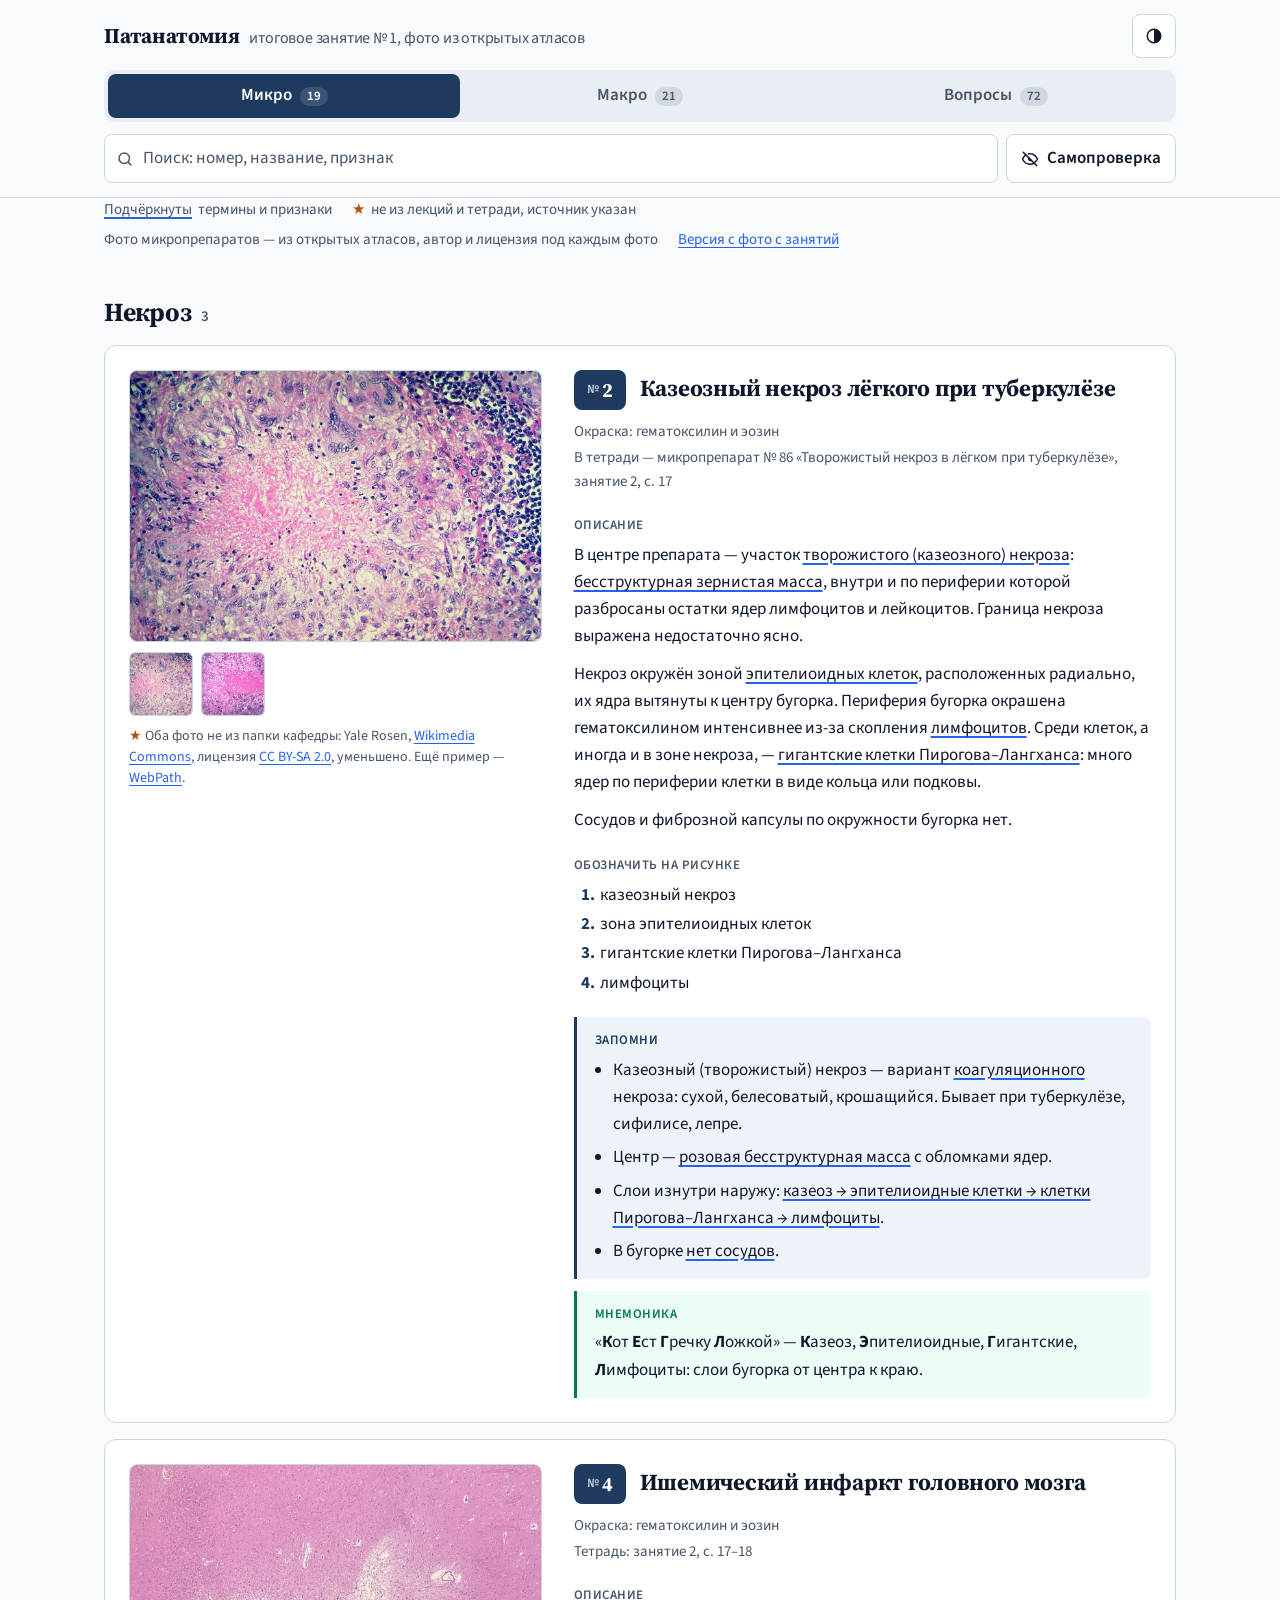
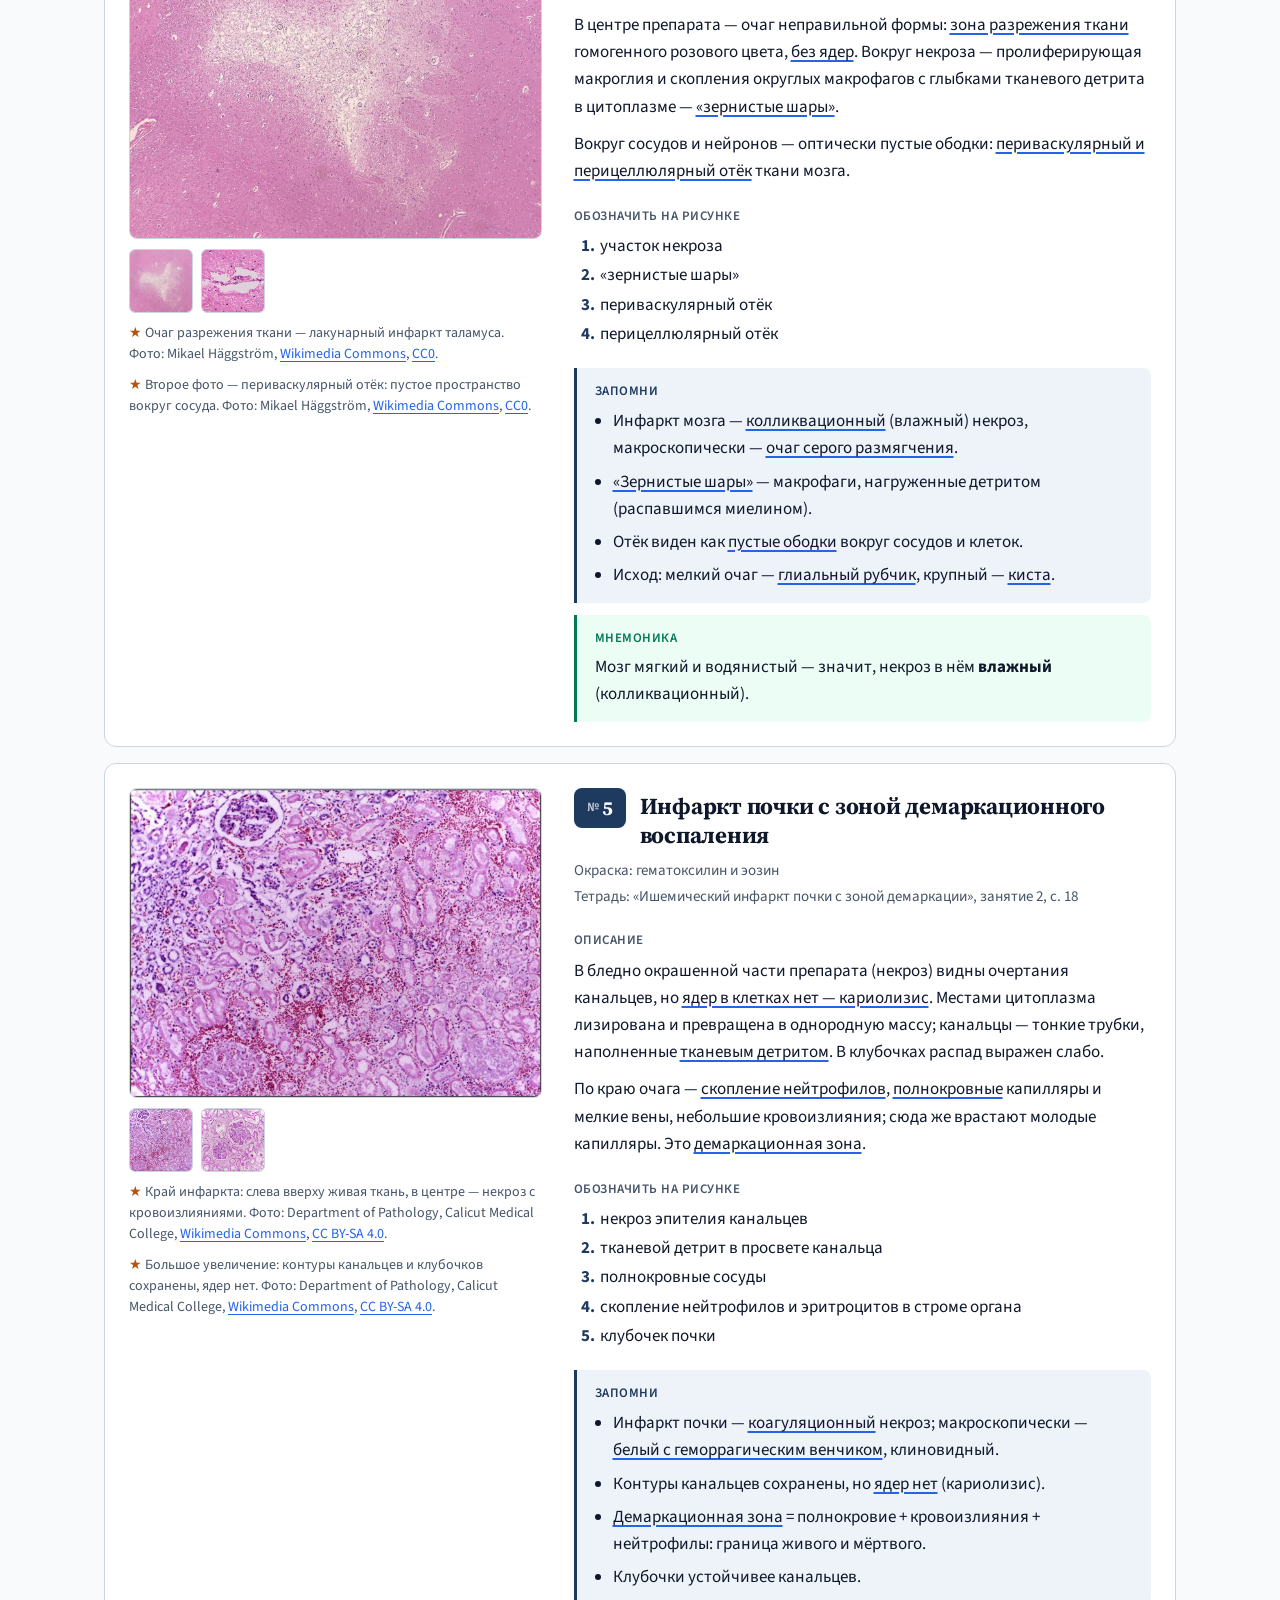
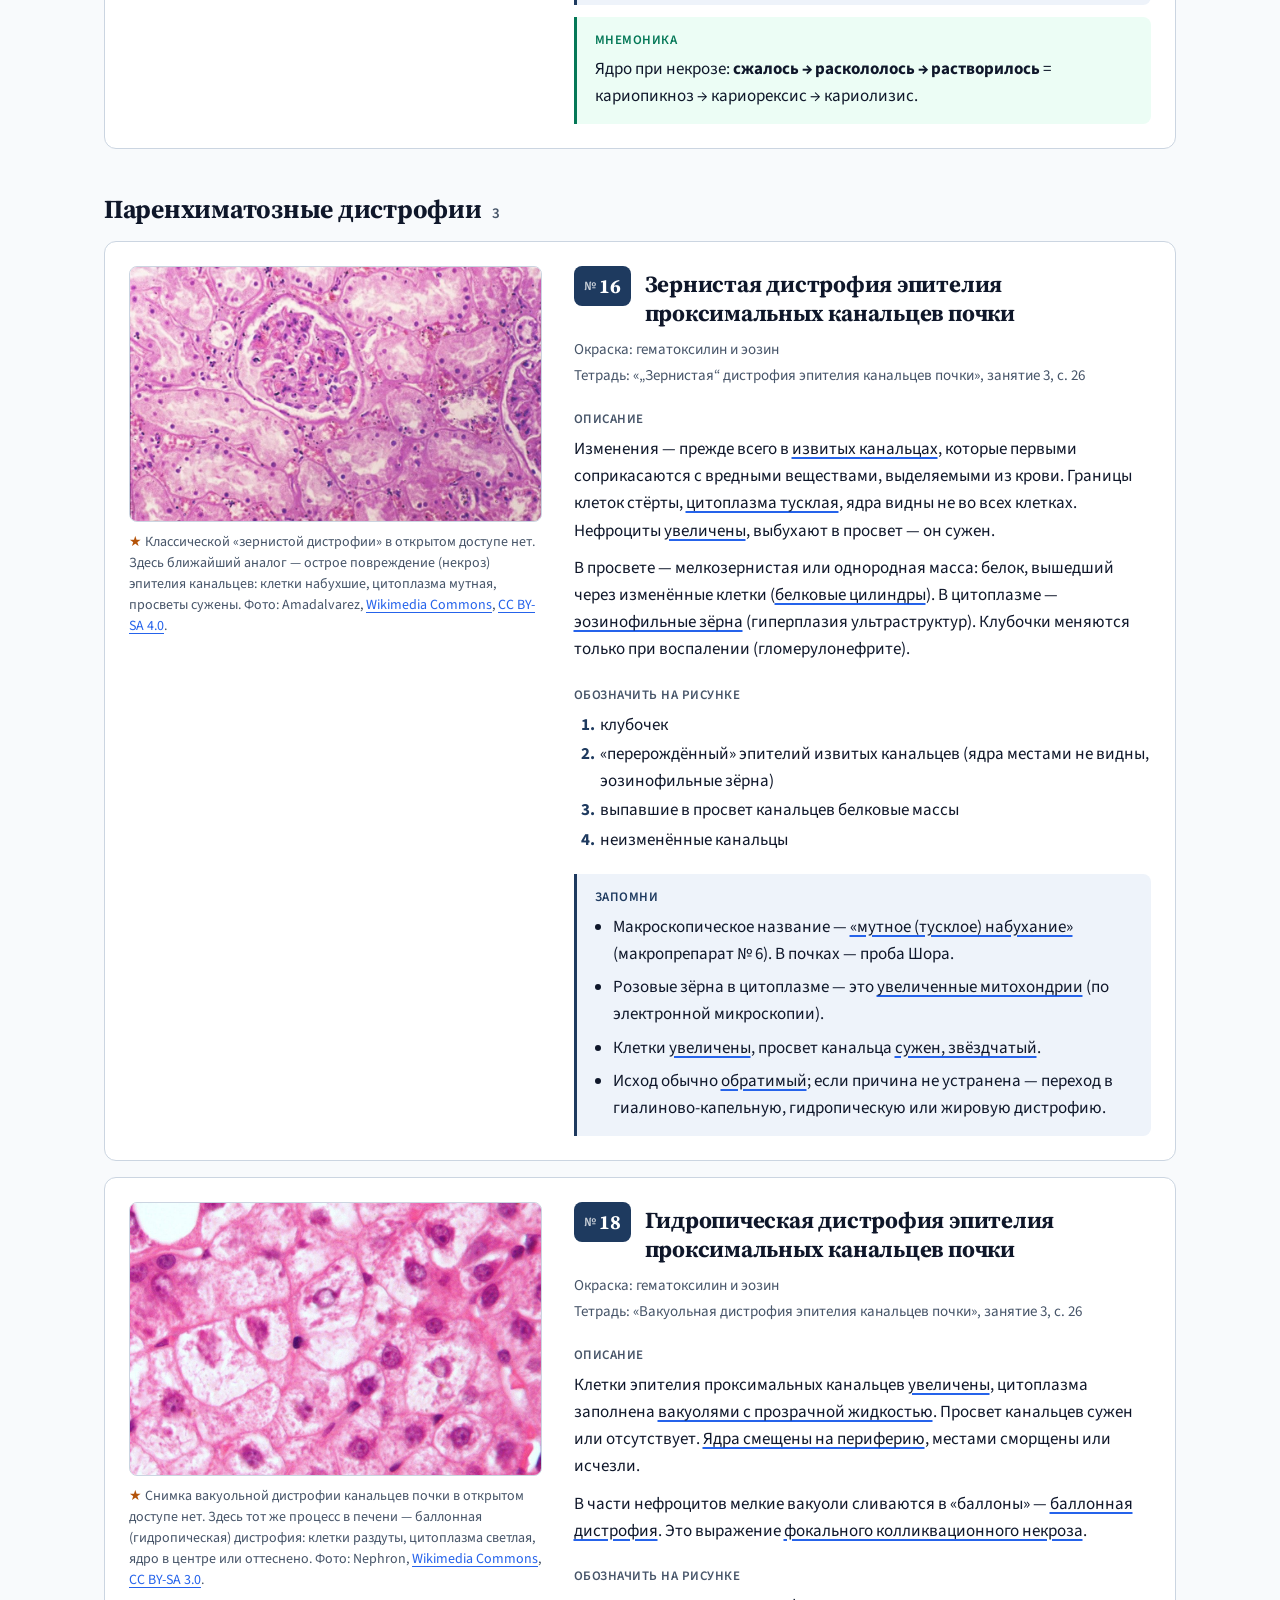
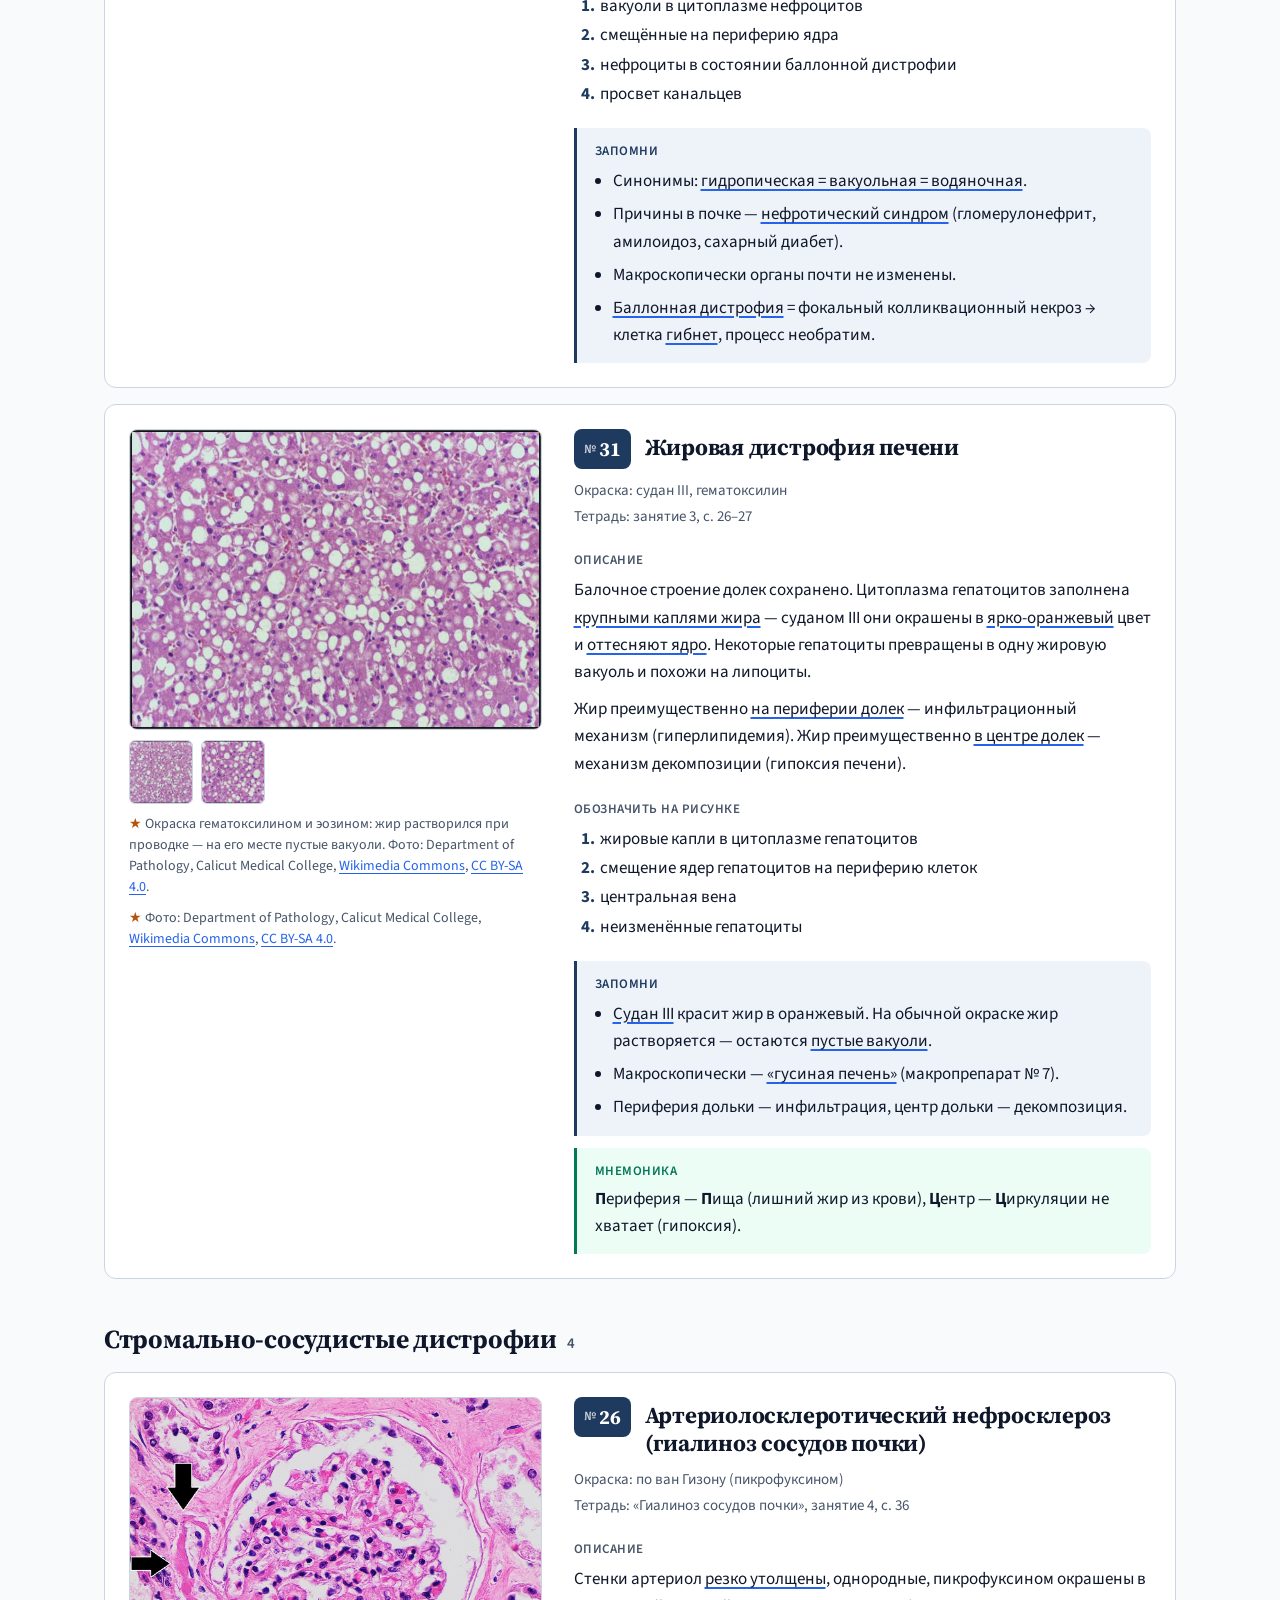
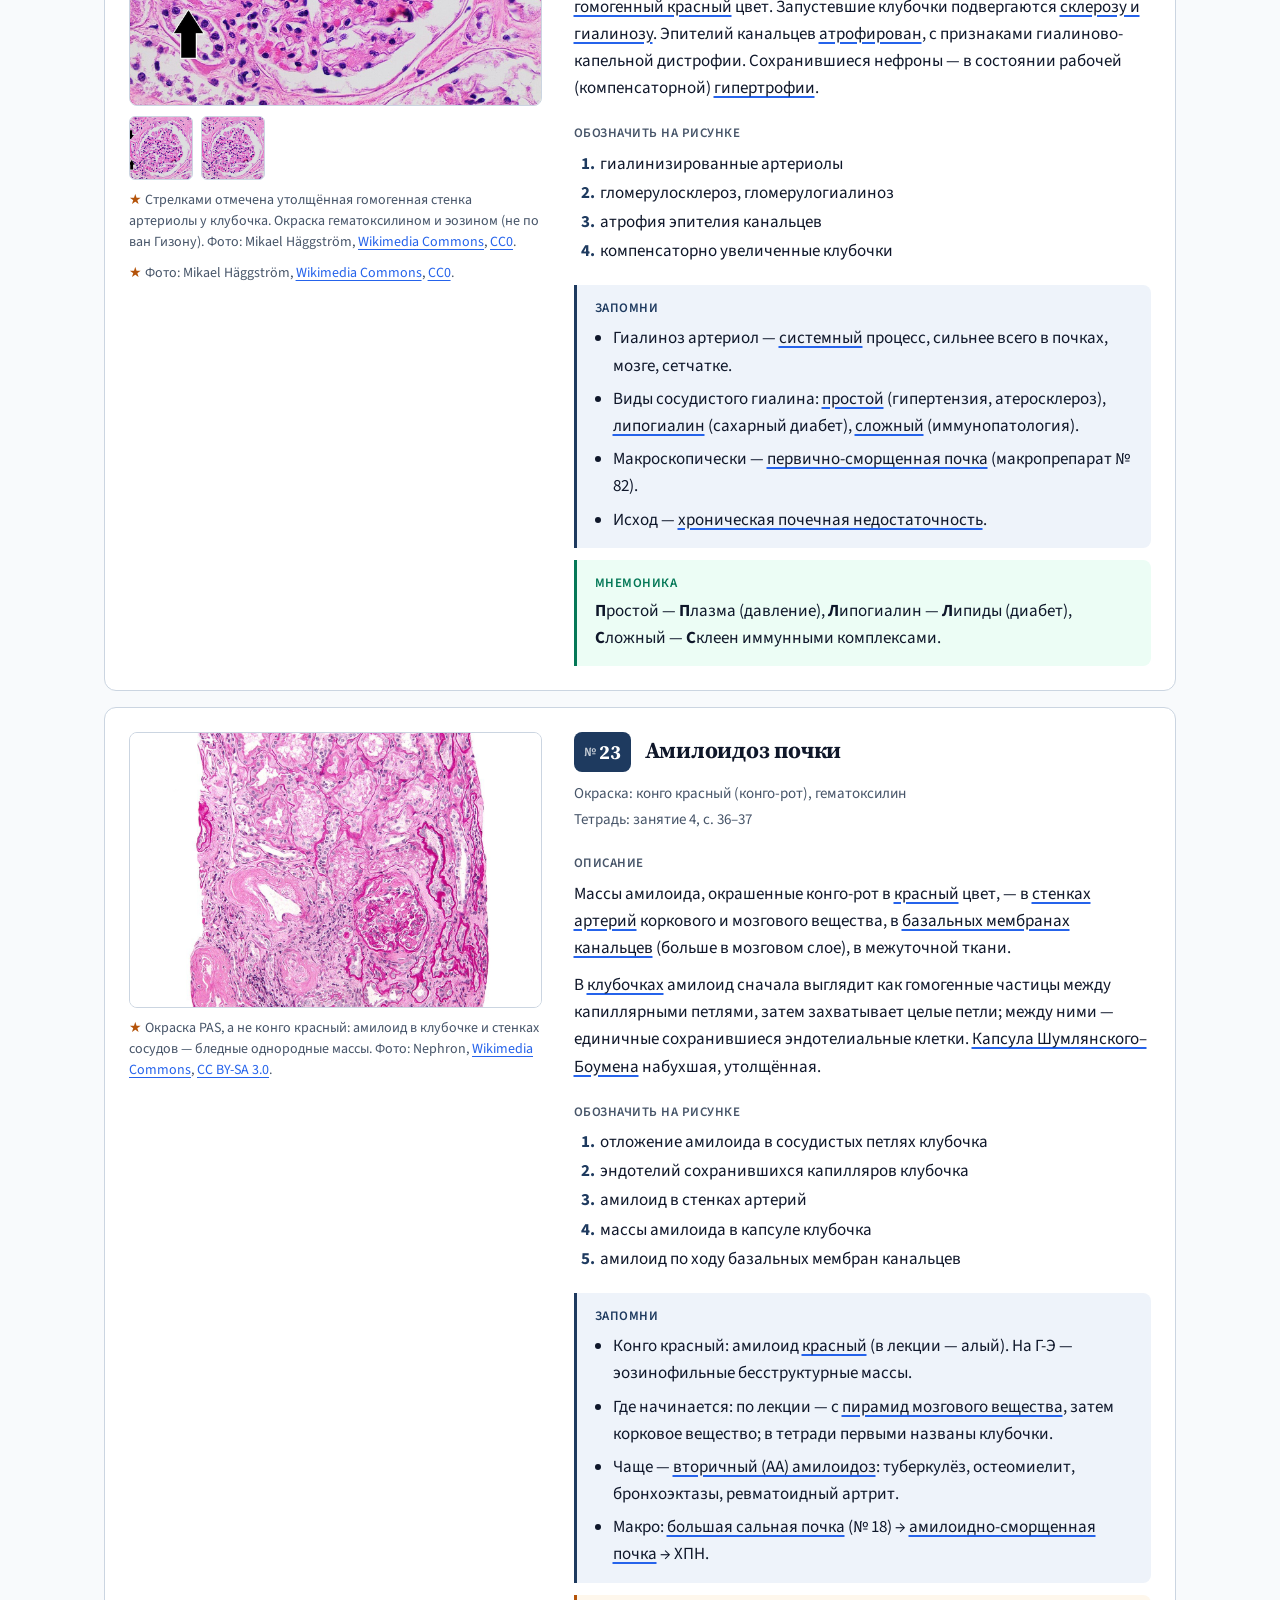
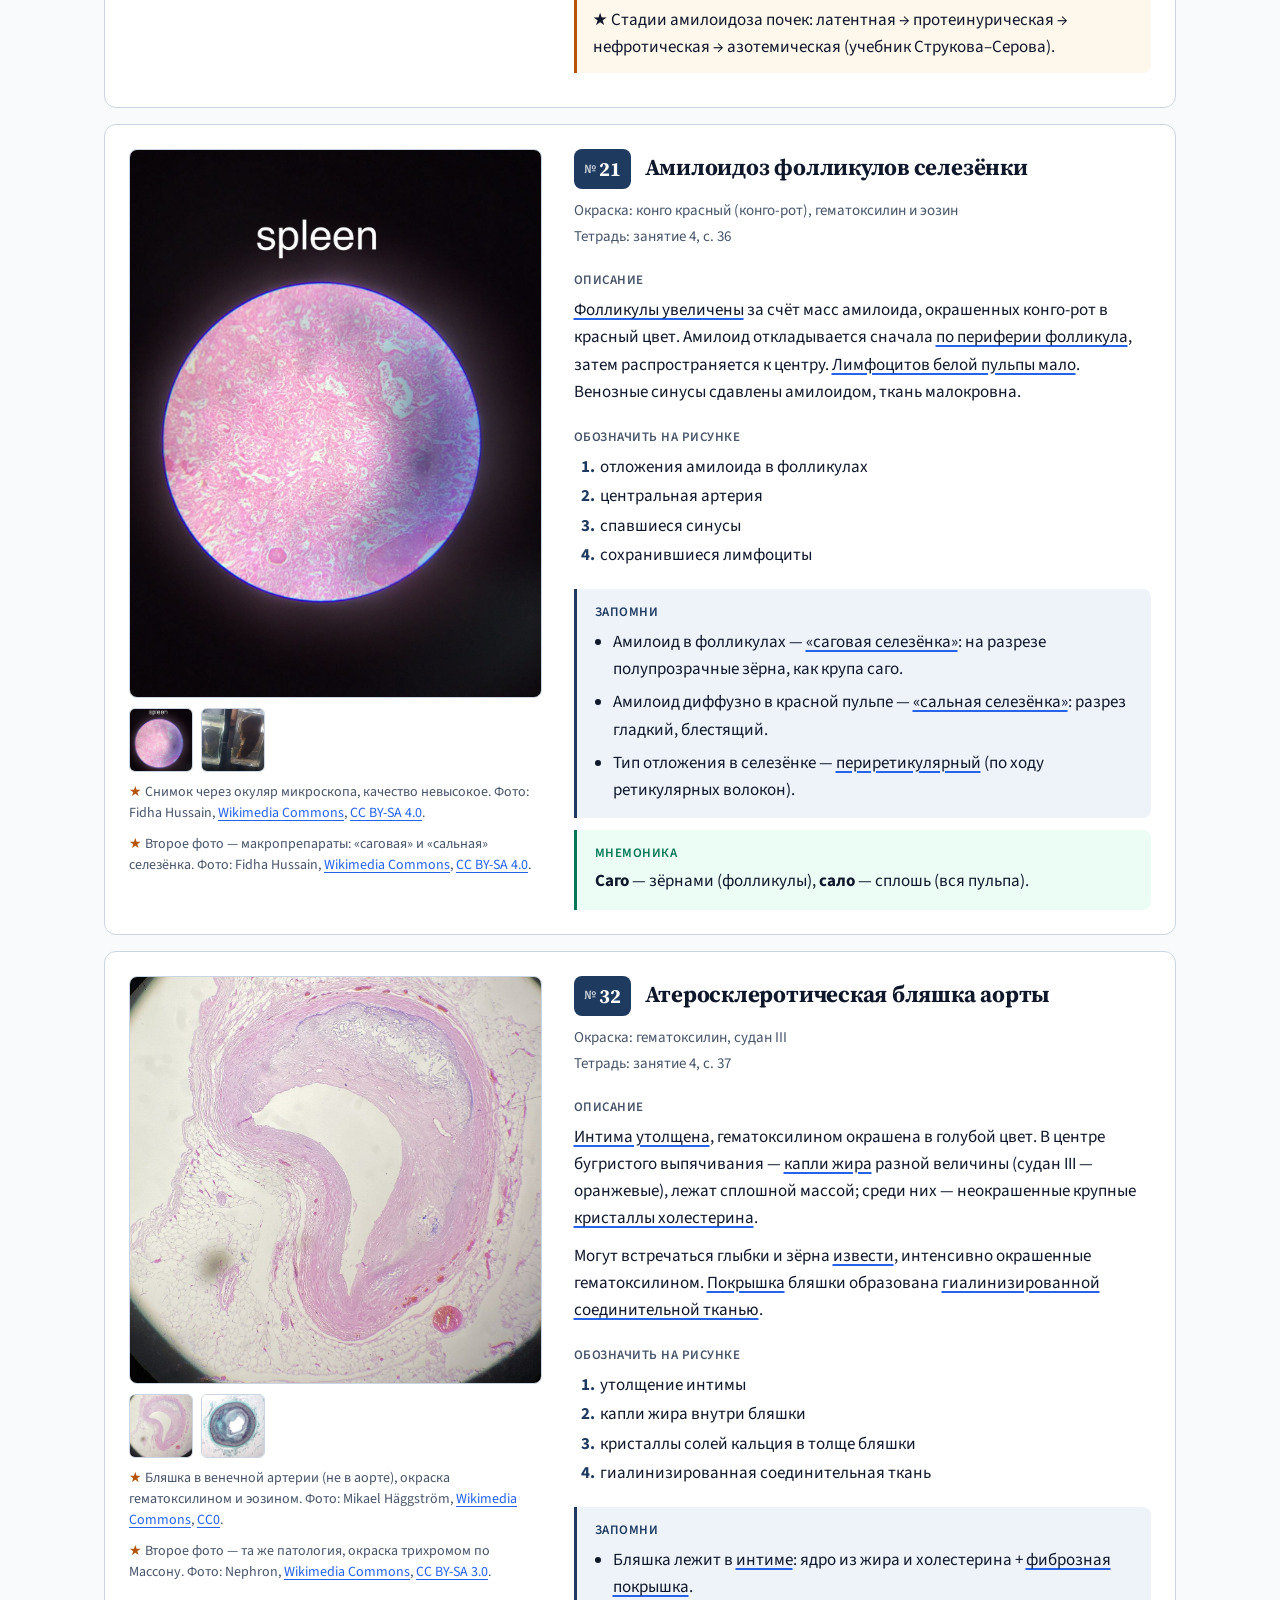
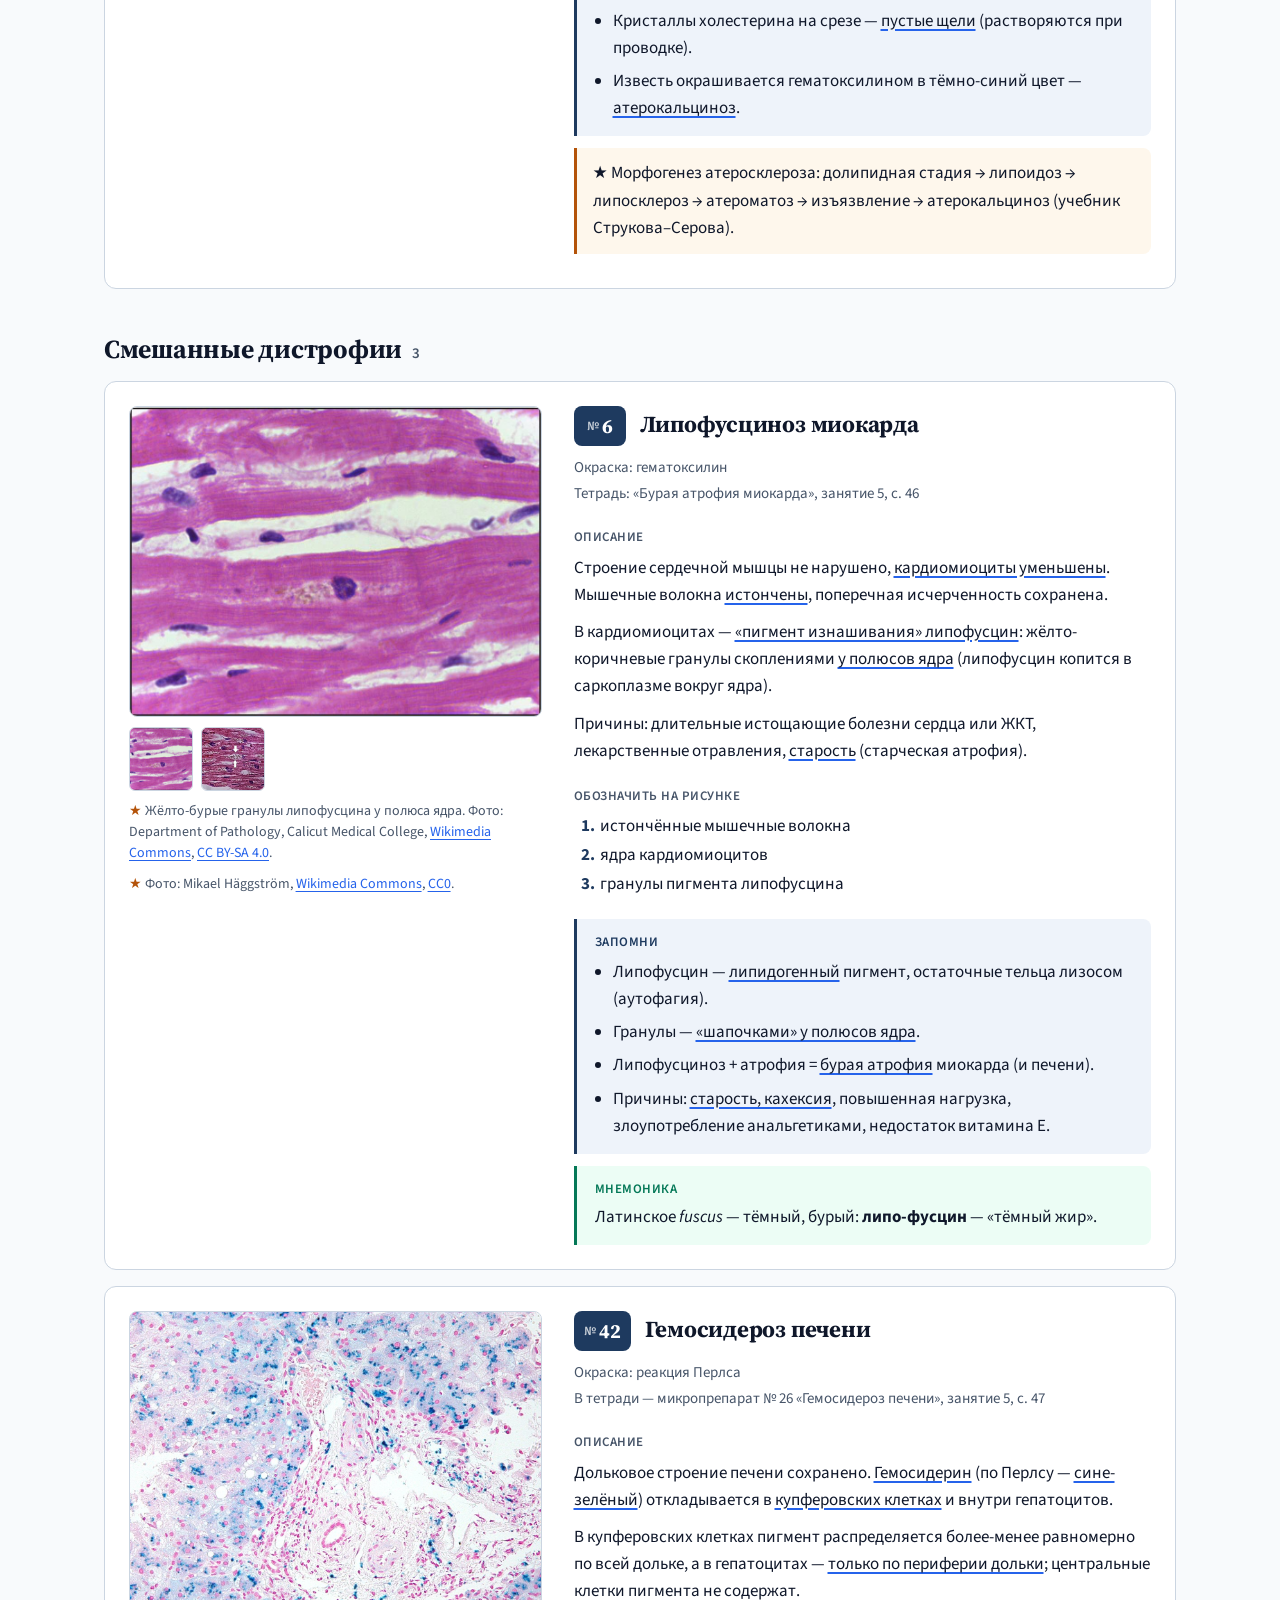
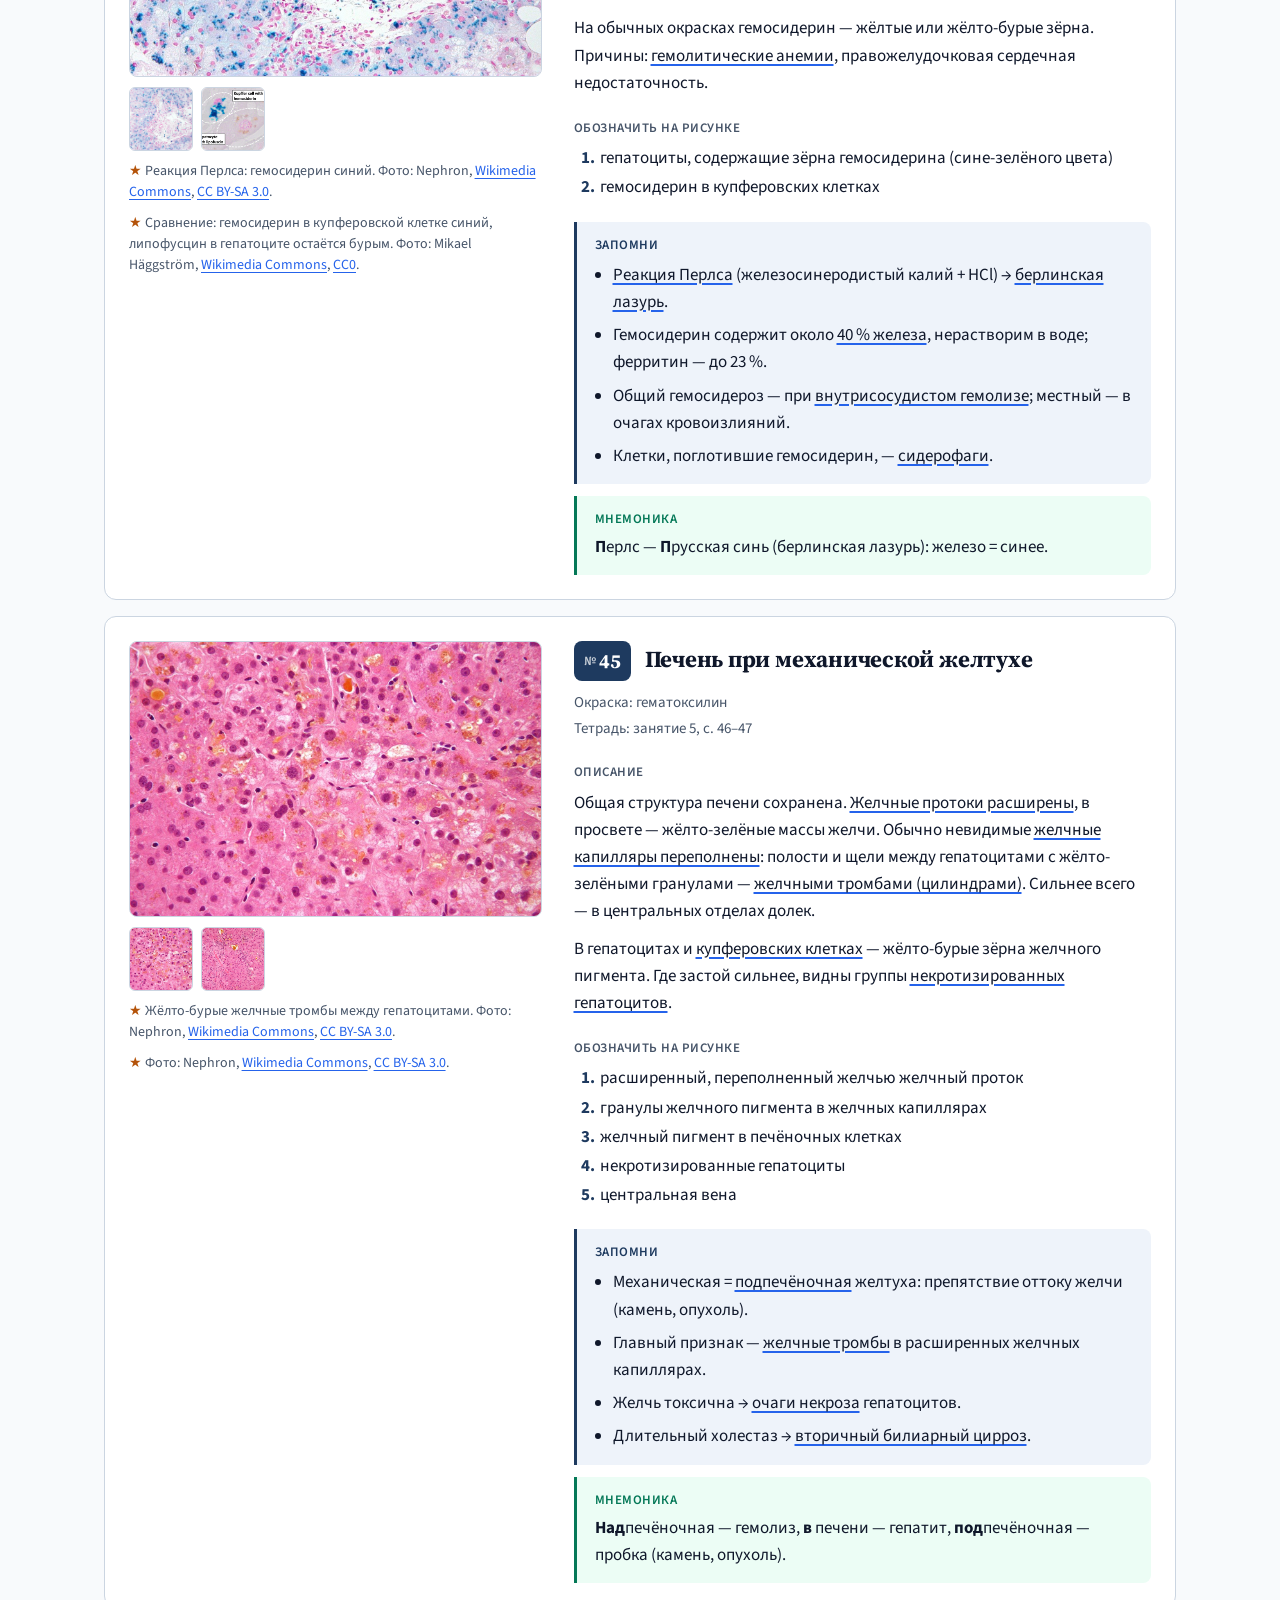
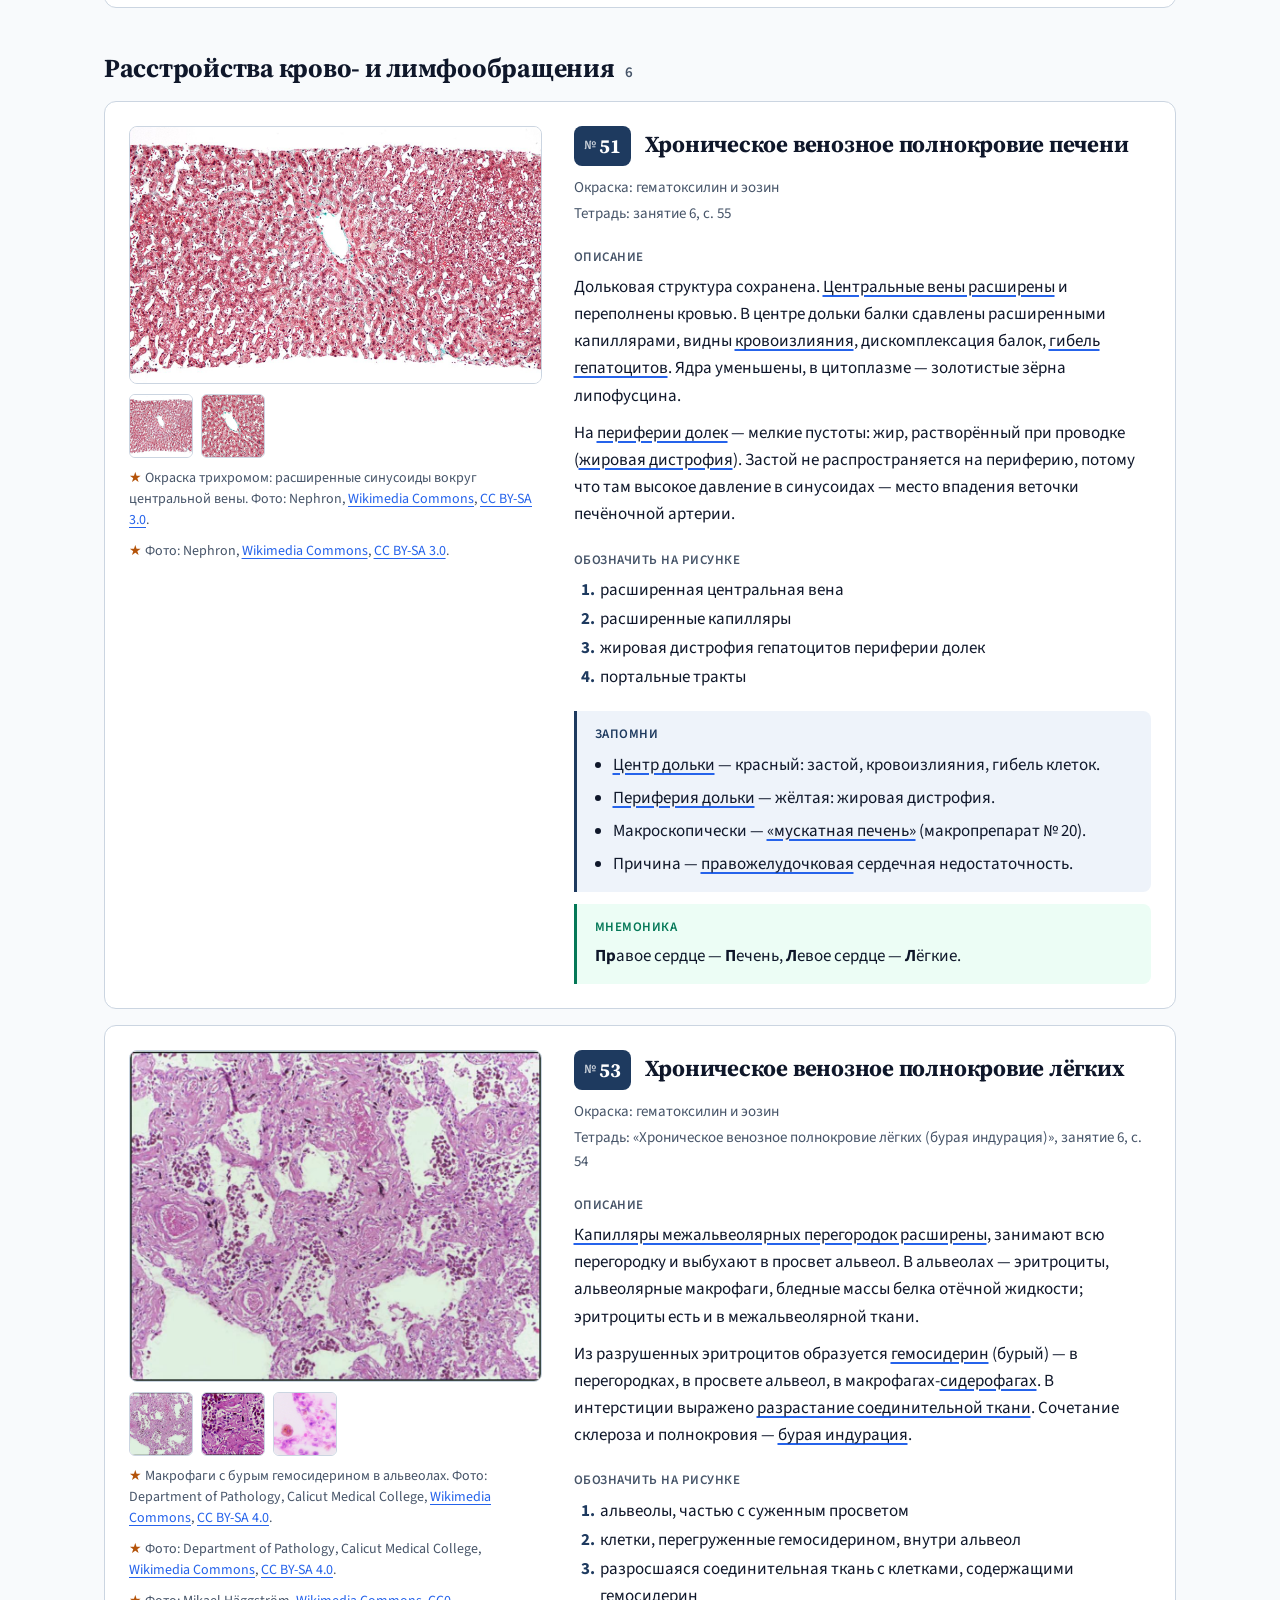
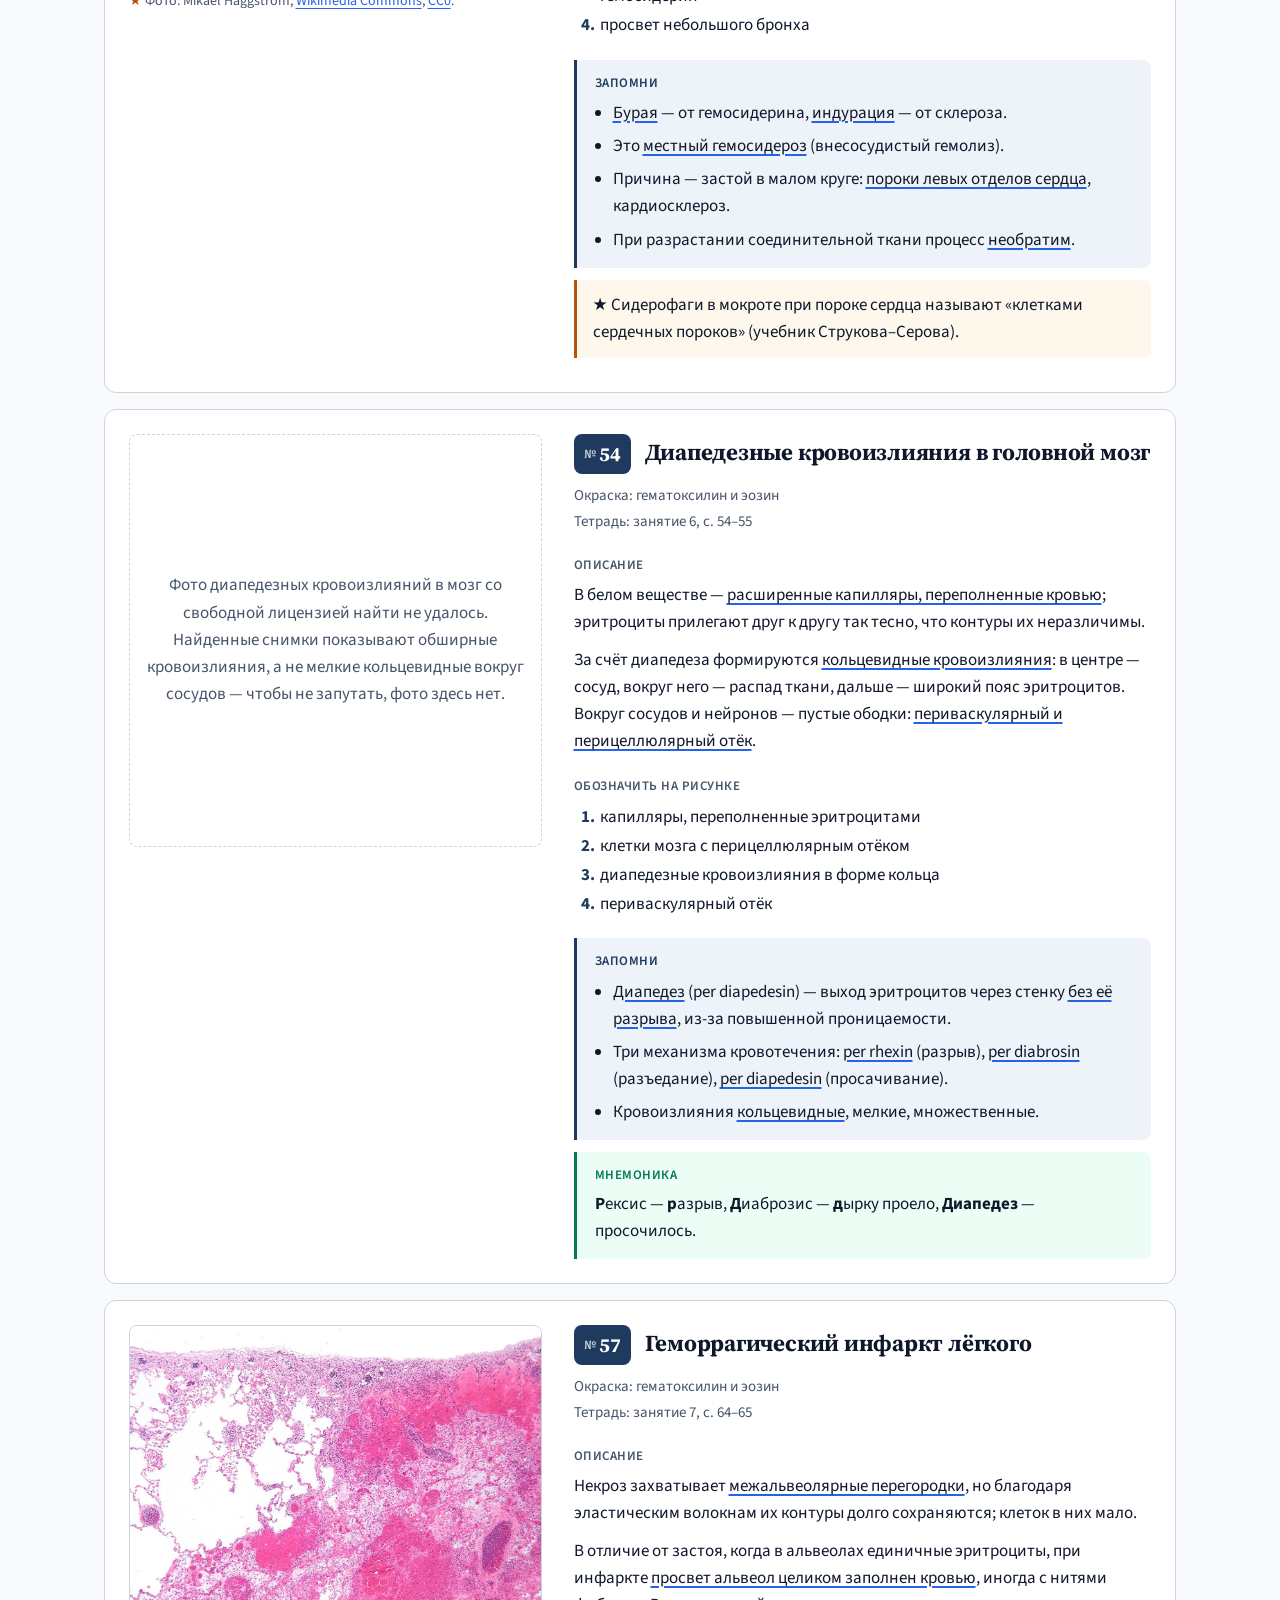
==== index.html @ 2aba9989 "Сайт к итоговому занятию № 1: фото микропрепаратов из открытых атласов Копия patanV1, где фото микро" ====
<!doctype html>
<html lang="ru">
<head>
<meta charset="utf-8">
<meta name="viewport" content="width=device-width, initial-scale=1">
<title>Патанатомия: препараты из атласов</title>
<meta name="description" content="Микро- и макропрепараты к итоговому занятию № 1 по патологической анатомии; фото микропрепаратов из открытых атласов.">
<link rel="preconnect" href="https://fonts.googleapis.com">
<link rel="preconnect" href="https://fonts.gstatic.com" crossorigin>
<link href="https://fonts.googleapis.com/css2?family=Source+Sans+3:wght@400;600;700&family=Source+Serif+4:opsz,wght@8..60,600;8..60,700&display=swap" rel="stylesheet">
<link rel="stylesheet" href="assets/style.css">
<link rel="icon" href="data:image/svg+xml,%3Csvg xmlns='http://www.w3.org/2000/svg' viewBox='0 0 32 32'%3E%3Ccircle cx='16' cy='16' r='14' fill='%23c2306a'/%3E%3Ccircle cx='12' cy='13' r='4' fill='%234a3f9a'/%3E%3Ccircle cx='20' cy='19' r='3' fill='%234a3f9a'/%3E%3C/svg%3E">
</head>
<body data-page="preps" data-base="">
<header class="top">
  <div class="top-inner">
    <div class="brand">
      <a class="home" href="./">Патанатомия <span class="sub">итоговое занятие № 1, фото из открытых атласов</span></a>
      <div class="tools">
        <button class="btn icon" id="theme" type="button" aria-label="Сменить тему">
          <svg width="18" height="18" viewBox="0 0 24 24" aria-hidden="true"><circle cx="12" cy="12" r="9" fill="none" stroke="currentColor" stroke-width="2"/><path d="M12 3a9 9 0 0 1 0 18z" fill="currentColor"/></svg>
        </button>
      </div>
    </div>
    <nav class="switch" aria-label="Разделы">
      <a href="#micro" data-tab="micro">Микро <span class="count">19</span></a>
      <a href="#macro" data-tab="macro">Макро <span class="count">21</span></a>
      <a href="voprosy/">Вопросы <span class="count">72</span></a>
    </nav>
    <div class="row">
      <div class="search-wrap"><svg width="18" height="18" viewBox="0 0 24 24" fill="none" stroke="currentColor" stroke-width="2" stroke-linecap="round" stroke-linejoin="round" aria-hidden="true"><circle cx="11" cy="11" r="7"/><path d="m20 20-3.5-3.5"/></svg><input class="search" id="search" type="search" placeholder="Поиск: номер, название, признак" aria-label="Поиск по препаратам"></div>
      <button class="btn" id="quiz" type="button" aria-pressed="false"><svg width="18" height="18" viewBox="0 0 24 24" fill="none" stroke="currentColor" stroke-width="2" stroke-linecap="round" stroke-linejoin="round" aria-hidden="true"><path d="M3 3l18 18"/><path d="M10.6 10.6a2 2 0 0 0 2.8 2.8"/><path d="M9.9 5.1A10.4 10.4 0 0 1 12 5c6.5 0 10 7 10 7a17.6 17.6 0 0 1-3.2 4.2"/><path d="M6.6 6.6C3.9 8.4 2 12 2 12s3.5 7 10 7a9.7 9.7 0 0 0 5.4-1.6"/></svg>Самопроверка</button>
      <button class="btn" id="shuffle" type="button" aria-label="Перемешать" hidden><svg width="18" height="18" viewBox="0 0 24 24" fill="none" stroke="currentColor" stroke-width="2" stroke-linecap="round" stroke-linejoin="round" aria-hidden="true"><path d="M16 3h5v5"/><path d="M4 20 21 3"/><path d="M21 16v5h-5"/><path d="M15 15l6 6"/><path d="M4 4l5 5"/></svg><span class="txt">Перемешать</span></button>
    </div>
  </div>
</header>
<main class="wrap">
  <p class="legend"><span><u>Подчёркнуты</u> термины и признаки</span><span><span class="star">★</span> не из лекций и тетради, источник указан</span><span>Фото микропрепаратов — из открытых атласов, автор и лицензия под каждым фото</span><span><a href="https://zsasq1.github.io/patanV1/">Версия с фото с занятий</a></span></p>
  <button class="btn other" id="other" type="button" hidden></button>
  <div id="list"></div>
  <p class="empty" id="empty" hidden></p>
</main>
<script src="data/preparaty.js"></script>
<script src="assets/app.js"></script>
</body>
</html>
---- assets/style.css ----
/*
  ПатанV1 — дизайн-система по скилу UI/UX Pro Max:
  стиль Minimalism & Swiss Style, палитра Academic Journal (navy + citation gold),
  шрифты — засечки в заголовках (Source Serif 4) и разборчивый гротеск в тексте (Source Sans 3).
*/
:root {
  --bg: #f8fafc;
  --card: #ffffff;
  --fg: #0f172a;
  --muted-fg: #475569;
  --muted: #e9eef5;
  --border: #cbd5e1;
  --primary: #1e3a5f;      /* институциональный синий: навигация, номера */
  --on-primary: #ffffff;
  --term: #2563eb;         /* подчёркивание терминов, ссылки */
  --accent: #b45309;       /* ★ — дополнено не из лекций и тетради */
  --accent-soft: #fef7ec;
  --memo: #047857;         /* мнемоники */
  --memo-soft: #ecfdf5;
  --remember-soft: #eef3fa;
  --ring: #1e3a5f;
  --radius: 8px;
  --radius-lg: 12px;
  --serif: "Source Serif 4", "PT Serif", Georgia, serif;
  --sans: "Source Sans 3", "Segoe UI", system-ui, -apple-system, sans-serif;
  --ease: 200ms ease;
  color-scheme: light;
}
@media (prefers-color-scheme: dark) {
  :root:not([data-theme="light"]) {
    --bg: #0f172a;
    --card: #162033;
    --fg: #e2e8f0;
    --muted-fg: #94a3b8;
    --muted: #1e293b;
    --border: #2c3b52;
    --primary: #93c5fd;
    --on-primary: #0f172a;
    --term: #7fb0ff;
    --accent: #f0a845;
    --accent-soft: #2a2114;
    --memo: #34d399;
    --memo-soft: #10261f;
    --remember-soft: #182a44;
    --ring: #93c5fd;
    color-scheme: dark;
  }
}
:root[data-theme="dark"] {
  --bg: #0f172a;
  --card: #162033;
  --fg: #e2e8f0;
  --muted-fg: #94a3b8;
  --muted: #1e293b;
  --border: #2c3b52;
  --primary: #93c5fd;
  --on-primary: #0f172a;
  --term: #7fb0ff;
  --accent: #f0a845;
  --accent-soft: #2a2114;
  --memo: #34d399;
  --memo-soft: #10261f;
  --remember-soft: #182a44;
  --ring: #93c5fd;
  color-scheme: dark;
}

/* ---------- основа ---------- */
* { box-sizing: border-box; }
[hidden] { display: none !important; }
html { -webkit-text-size-adjust: 100%; }
body {
  margin: 0;
  background: var(--bg);
  color: var(--fg);
  font: 400 17px/1.6 var(--sans);
  -webkit-font-smoothing: antialiased;
}
img { max-width: 100%; display: block; }
a { color: var(--term); text-underline-offset: 3px; }
button, input { font: inherit; color: inherit; }
button, a, .prep-photos img { cursor: pointer; }
:focus-visible { outline: 2px solid var(--ring); outline-offset: 2px; border-radius: 4px; }
.prep, .qa, section[id] { scroll-margin-top: 16px; }

/* термины и определения */
u, dfn {
  text-decoration: underline;
  text-decoration-color: var(--term);
  text-decoration-thickness: 2px;
  text-underline-offset: 3px;
}
dfn { font-style: normal; font-weight: 600; }
.star { color: var(--accent); }
p.star, div.star {
  color: var(--fg);
  background: var(--accent-soft);
  border-left: 3px solid var(--accent);
  padding: 12px 16px;
  border-radius: 0 var(--radius) var(--radius) 0;
  margin: 0 0 10px;
}
div.star p { margin: 0 0 8px; }
div.star p:last-child { margin-bottom: 0; }

/* ---------- шапка ---------- */
.top { background: var(--bg); border-bottom: 1px solid var(--border); }

/* плавающий глазик самопроверки — появляется, когда шапка ушла вверх */
.fab {
  position: fixed; z-index: 30;
  top: calc(12px + env(safe-area-inset-top)); right: calc(12px + env(safe-area-inset-right));
  width: 48px; height: 48px; border-radius: 999px;
  display: inline-flex; align-items: center; justify-content: center;
  background: var(--card); color: var(--fg); border: 1px solid var(--border);
  box-shadow: 0 2px 8px rgba(15, 23, 42, .12);
  visibility: hidden; opacity: 0; transform: translateY(-6px);
  transition: opacity var(--ease), transform var(--ease), visibility var(--ease), background-color var(--ease), border-color var(--ease);
}
.fab.show { visibility: visible; opacity: 1; transform: none; }
.fab:hover { border-color: var(--primary); }
.fab[aria-pressed="true"] { background: var(--primary); border-color: var(--primary); color: var(--on-primary); }
.top-inner, .wrap { max-width: 1120px; margin: 0 auto; padding: 0 24px; }
.top-inner { display: flex; flex-direction: column; gap: 12px; padding-top: 14px; padding-bottom: 14px; }
.brand { display: flex; align-items: center; justify-content: space-between; gap: 12px; }
.brand a.home {
  text-decoration: none; color: var(--fg);
  font: 700 21px/1.2 var(--serif); letter-spacing: -0.01em;
}
.brand .sub { font: 400 16px/1.2 var(--sans); color: var(--muted-fg); margin-left: 6px; }
.tools { display: flex; gap: 8px; align-items: center; }

.switch {
  display: grid; grid-template-columns: repeat(3, 1fr); gap: 4px;
  background: var(--muted); border-radius: var(--radius-lg); padding: 4px;
}
.switch a, .switch button {
  min-height: 44px; display: flex; align-items: center; justify-content: center; gap: 8px;
  border: 0; background: transparent; border-radius: var(--radius);
  font-weight: 600; text-decoration: none; color: var(--muted-fg);
  transition: background-color var(--ease), color var(--ease);
}
.switch a:hover { color: var(--fg); background: color-mix(in srgb, var(--card) 60%, transparent); }
.switch [aria-current="page"] { background: var(--primary); color: var(--on-primary); }
.switch [aria-current="page"]:hover { background: var(--primary); color: var(--on-primary); }
.switch .count {
  font-weight: 600; font-size: 13px; line-height: 1; padding: 3px 7px; border-radius: 999px;
  background: color-mix(in srgb, currentColor 14%, transparent);
}

.row { display: flex; gap: 8px; align-items: center; flex-wrap: wrap; }
.search-wrap { position: relative; flex: 1 1 200px; min-width: 0; }
.search-wrap svg { position: absolute; left: 12px; top: 50%; transform: translateY(-50%); color: var(--muted-fg); pointer-events: none; }
.search {
  width: 100%; min-height: 44px;
  border: 1px solid var(--border); background: var(--card);
  border-radius: var(--radius); padding: 10px 12px 10px 38px;
  transition: border-color var(--ease);
}
.search:hover { border-color: var(--muted-fg); }
.search::placeholder { color: var(--muted-fg); }
.btn {
  min-height: 44px; border: 1px solid var(--border); background: var(--card); color: var(--fg);
  border-radius: var(--radius); padding: 10px 14px; white-space: nowrap; text-decoration: none;
  display: inline-flex; align-items: center; justify-content: center; gap: 8px; font-weight: 600;
  transition: border-color var(--ease), background-color var(--ease), color var(--ease);
}
.btn:hover { border-color: var(--primary); }
.btn svg { flex: none; }
.btn[aria-pressed="true"] { background: var(--primary); border-color: var(--primary); color: var(--on-primary); }
.btn.icon { width: 44px; padding: 0; }

/* ---------- содержимое ---------- */
main { padding: 28px 0 96px; }
.legend {
  display: flex; flex-wrap: wrap; gap: 6px 20px;
  color: var(--muted-fg); font-size: 15px; margin: 0 0 8px;
}
.legend span { display: inline-flex; align-items: center; gap: 6px; }
.group-title {
  display: flex; align-items: baseline; gap: 10px;
  font: 700 26px/1.25 var(--serif); letter-spacing: -0.01em; color: var(--fg);
  margin: 44px 0 16px;
}
.group-title .count { font: 600 15px/1 var(--sans); color: var(--muted-fg); }
.empty { color: var(--muted-fg); padding: 40px 0; }
.other { margin: 12px 0 0; border-color: var(--primary); color: var(--primary); }

/* ---------- карточка препарата ---------- */
.prep {
  display: grid; grid-template-columns: minmax(0, 5fr) minmax(0, 7fr); gap: 32px;
  background: var(--card); border: 1px solid var(--border); border-radius: var(--radius-lg);
  padding: 24px; margin-bottom: 16px;
}
.prep-photos { display: flex; flex-direction: column; gap: 10px; }
.prep-photos .main {
  aspect-ratio: 1 / 1; width: 100%; object-fit: cover; border-radius: var(--radius);
  background: #0b1020; transition: opacity var(--ease);
}
.prep-photos .main:hover { opacity: .92; }
.prep-photos.macro .main { aspect-ratio: 3 / 4; }
.prep-photos .main.contain { aspect-ratio: auto; object-fit: contain; background: var(--card); border: 1px solid var(--border); }
.thumbs { display: flex; gap: 8px; }
.thumbs img {
  width: 64px; height: 64px; object-fit: cover; border-radius: 6px;
  border: 1px solid var(--border); transition: border-color var(--ease);
}
.thumbs img:hover { border-color: var(--primary); }
.photo-credit { font-size: 14px; line-height: 1.5; color: var(--muted-fg); }
.nophoto {
  aspect-ratio: 1 / 1; border: 1px dashed var(--border); border-radius: var(--radius);
  display: grid; place-items: center; color: var(--muted-fg); padding: 16px; text-align: center;
}

.prep-head { display: flex; gap: 14px; align-items: flex-start; }
.slide-label {
  flex: none; min-width: 52px; height: 40px; padding: 0 10px;
  display: inline-flex; align-items: center; justify-content: center;
  background: var(--primary); color: var(--on-primary); border-radius: var(--radius);
  font: 700 20px/1 var(--serif); font-variant-numeric: lining-nums tabular-nums;
}
.slide-label::before { content: "№"; font: 600 13px/1 var(--sans); opacity: .75; margin-right: 3px; }
.prep h3 { margin: 4px 0 0; font: 700 23px/1.25 var(--serif); letter-spacing: -0.01em; }
.meta { color: var(--muted-fg); font-size: 15px; margin: 10px 0 4px; }
.meta div + div { margin-top: 2px; }
.prep h4, .qa h4 {
  font: 600 13px/1.4 var(--sans); letter-spacing: .04em; text-transform: uppercase;
  color: var(--muted-fg); margin: 22px 0 8px;
}
.prep p { margin: 0 0 10px; }
.marks { margin: 0; padding-left: 24px; }
.marks li { padding-left: 2px; }
.marks li + li { margin-top: 2px; }
.marks li::marker { color: var(--primary); font-weight: 700; }

.remember {
  background: var(--remember-soft); border-left: 3px solid var(--primary);
  border-radius: 0 var(--radius) var(--radius) 0; padding: 14px 18px; margin: 20px 0 0;
}
.remember h4 { margin: 0 0 8px !important; color: var(--primary) !important; }
.remember ul { margin: 0; padding-left: 18px; }
.remember li + li { margin-top: 6px; }
.mnemo {
  background: var(--memo-soft); border-left: 3px solid var(--memo);
  border-radius: 0 var(--radius) var(--radius) 0; padding: 14px 18px; margin: 12px 0 0;
}
.mnemo h4 { margin: 0 0 6px !important; color: var(--memo) !important; }
.mnemo p { margin: 0; }
.starblock { margin-top: 12px; }
.src { font-size: 14px; color: var(--muted-fg); margin-top: 16px; }

/* ---------- самопроверка ---------- */
.reveal { display: none; }
.quiz .reveal { display: inline-flex; margin-top: 14px; }
.quiz .hideable { display: none; }
.quiz .open .hideable { display: block; }
.quiz .open .reveal { display: none; }
.quiz .prep:not(.open) .name-hidden::after { content: "Что это за препарат?"; color: var(--muted-fg); }
.quiz .prep:not(.open) h3 .name { display: none; }
.quiz .prep:not(.open) .meta { display: none; }

/* ---------- вопросы ---------- */
.qa-layout { display: grid; grid-template-columns: 236px minmax(0, 1fr); gap: 48px; }
.toc {
  position: sticky; top: 16px; align-self: start; font-size: 15px;
  max-height: calc(100vh - 32px); overflow-y: auto; padding-top: 44px;
}
.toc a {
  display: flex; justify-content: space-between; gap: 8px;
  padding: 8px 10px; border-radius: var(--radius); color: var(--muted-fg); text-decoration: none;
  transition: background-color var(--ease), color var(--ease);
}
.toc a:hover { color: var(--fg); background: var(--muted); }
.toc .n { flex: none; font-variant-numeric: tabular-nums; opacity: .8; }
.qa {
  background: var(--card); border: 1px solid var(--border); border-radius: var(--radius-lg);
  padding: 22px 24px; margin-bottom: 12px;
}
.qa-q { display: flex; gap: 14px; align-items: baseline; margin: 0; font: 700 20px/1.35 var(--serif); }
.qa-n {
  flex: none; min-width: 36px; height: 30px; padding: 0 8px; border-radius: var(--radius);
  display: inline-flex; align-items: center; justify-content: center; transform: translateY(-2px);
  background: var(--muted); color: var(--primary); font: 700 16px/1 var(--sans); font-variant-numeric: tabular-nums;
}
.qa-body { margin-top: 12px; max-width: 74ch; }
.qa-body p { margin: 0 0 10px; }
.qa-body ul, .qa-body ol { margin: 0 0 10px; padding-left: 22px; }
.qa-body li + li { margin-top: 3px; }
.qa-body table {
  border-collapse: collapse; width: 100%; margin: 8px 0 14px; font-size: 15px; line-height: 1.5;
}
.qa-body th, .qa-body td { border: 1px solid var(--border); padding: 8px 10px; text-align: left; vertical-align: top; }
.qa-body th { background: var(--muted); font-weight: 600; }
.chips { display: flex; flex-wrap: wrap; gap: 8px; margin-top: 14px; }
.chip {
  display: inline-flex; align-items: center; min-height: 36px;
  font-size: 14px; padding: 6px 12px; border-radius: 999px;
  border: 1px solid var(--border); background: var(--card); text-decoration: none; color: var(--fg);
  transition: border-color var(--ease), color var(--ease);
}
.chip:hover { border-color: var(--primary); color: var(--primary); }
.quiz .qa:not(.open) .qa-body { display: none; }
.quiz .qa .reveal { margin-left: 50px; }

/* ---------- лайтбокс ---------- */
.lb {
  position: fixed; inset: 0; z-index: 100; background: rgba(6, 10, 20, .94);
  display: none; touch-action: none;
}
.lb.on { display: block; }
.lb img {
  position: absolute; top: 50%; left: 50%; max-width: 96vw; max-height: 84vh;
  transform-origin: center; user-select: none; -webkit-user-drag: none; cursor: grab;
}
.lb-bar {
  position: absolute; left: 0; right: 0; bottom: 0; padding: 12px 16px calc(12px + env(safe-area-inset-bottom));
  display: flex; gap: 8px; align-items: center; justify-content: space-between; color: #e2e8f0; font-size: 15px;
}
.lb button {
  width: 44px; height: 44px; display: inline-flex; align-items: center; justify-content: center;
  background: rgba(255, 255, 255, .12); color: #fff; border: 0; border-radius: var(--radius);
  transition: background-color var(--ease);
}
.lb button:hover { background: rgba(255, 255, 255, .22); }
.lb .lb-close { position: absolute; top: calc(12px + env(safe-area-inset-top)); right: 12px; }
.lb .lb-cap { flex: 1; text-align: center; opacity: .9; }

/* ---------- адаптив ---------- */
@media (max-width: 1023px) {
  .prep { gap: 24px; }
}
@media (max-width: 860px) {
  .qa-layout { grid-template-columns: minmax(0, 1fr); gap: 0; }
  .toc {
    position: static; display: flex; gap: 8px; overflow-x: auto; max-height: none;
    padding: 4px 0 8px; margin: 16px 0 0; scrollbar-width: none;
  }
  .toc::-webkit-scrollbar { display: none; }
  .toc a { flex: none; border: 1px solid var(--border); background: var(--card); border-radius: 999px; padding: 8px 14px; }
}
@media (max-width: 720px) {
  body { font-size: 16px; }
  .top-inner, .wrap { padding: 0 16px; }
  .top-inner { gap: 8px; padding-top: 10px; padding-bottom: 10px; }
  .brand a.home { font-size: 18px; }
  .brand .sub { display: none; }
  .switch a { font-size: 15px; gap: 6px; padding: 0 4px; }
  .btn .txt { display: none; }
  .btn { padding: 10px 12px; }
  main { padding-top: 20px; }
  .group-title { font-size: 22px; margin-top: 32px; }
  .prep { display: flex; flex-direction: column; gap: 0; padding: 16px; border-radius: var(--radius); }
  .prep-text { display: contents; }
  .prep-head { order: 1; }
  .meta { order: 2; margin-bottom: 12px; }
  .prep-photos { order: 3; }
  .prep .reveal { order: 4; }
  .hideable { order: 5; }
  .prep h3 { font-size: 20px; }
  .qa { padding: 16px; border-radius: var(--radius); }
  .qa-q { font-size: 18px; gap: 10px; }
  .quiz .qa .reveal { margin-left: 0; }
  .qa-body table { display: block; overflow-x: auto; }
  .prep, .qa, section[id] { scroll-margin-top: 12px; }
  .search-wrap { flex-basis: 120px; }
  .legend { font-size: 14px; gap: 2px 14px; }
}
@media (prefers-reduced-motion: reduce) {
  *, *::before, *::after { transition: none !important; }
}
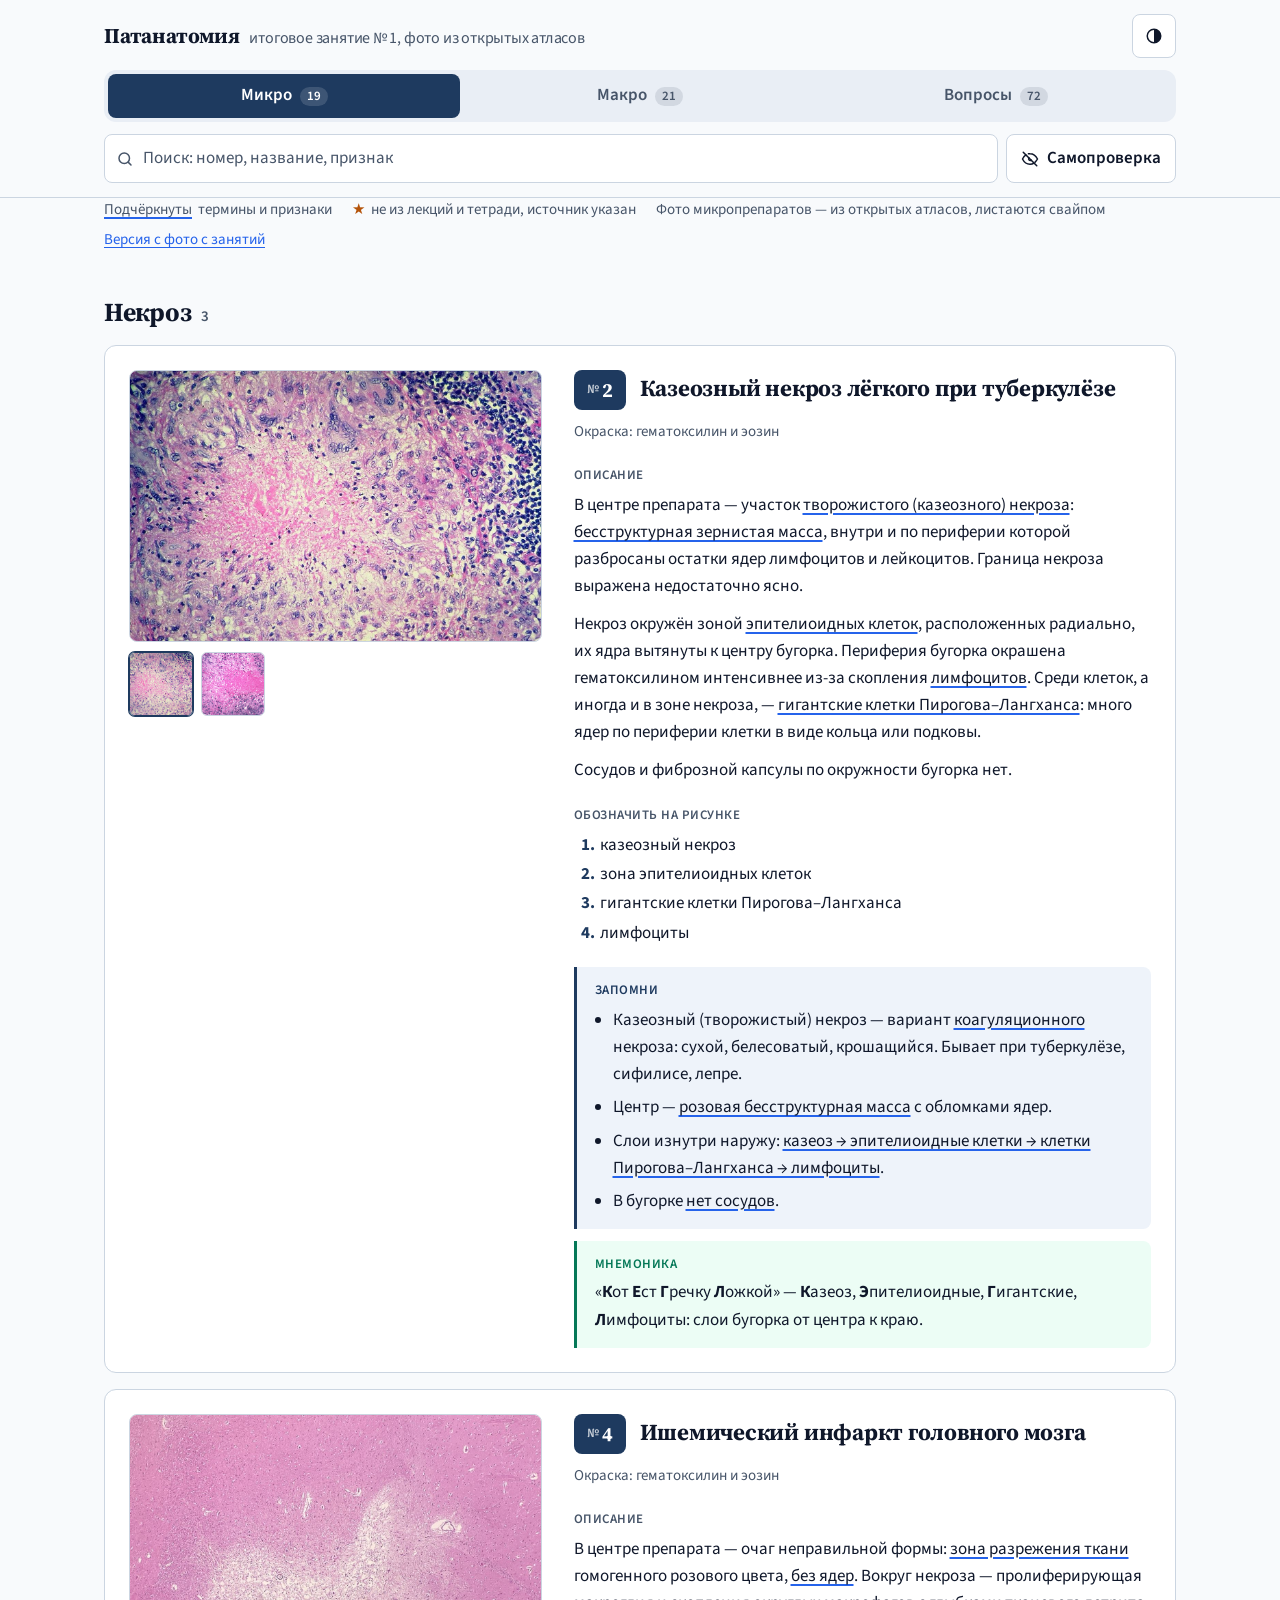
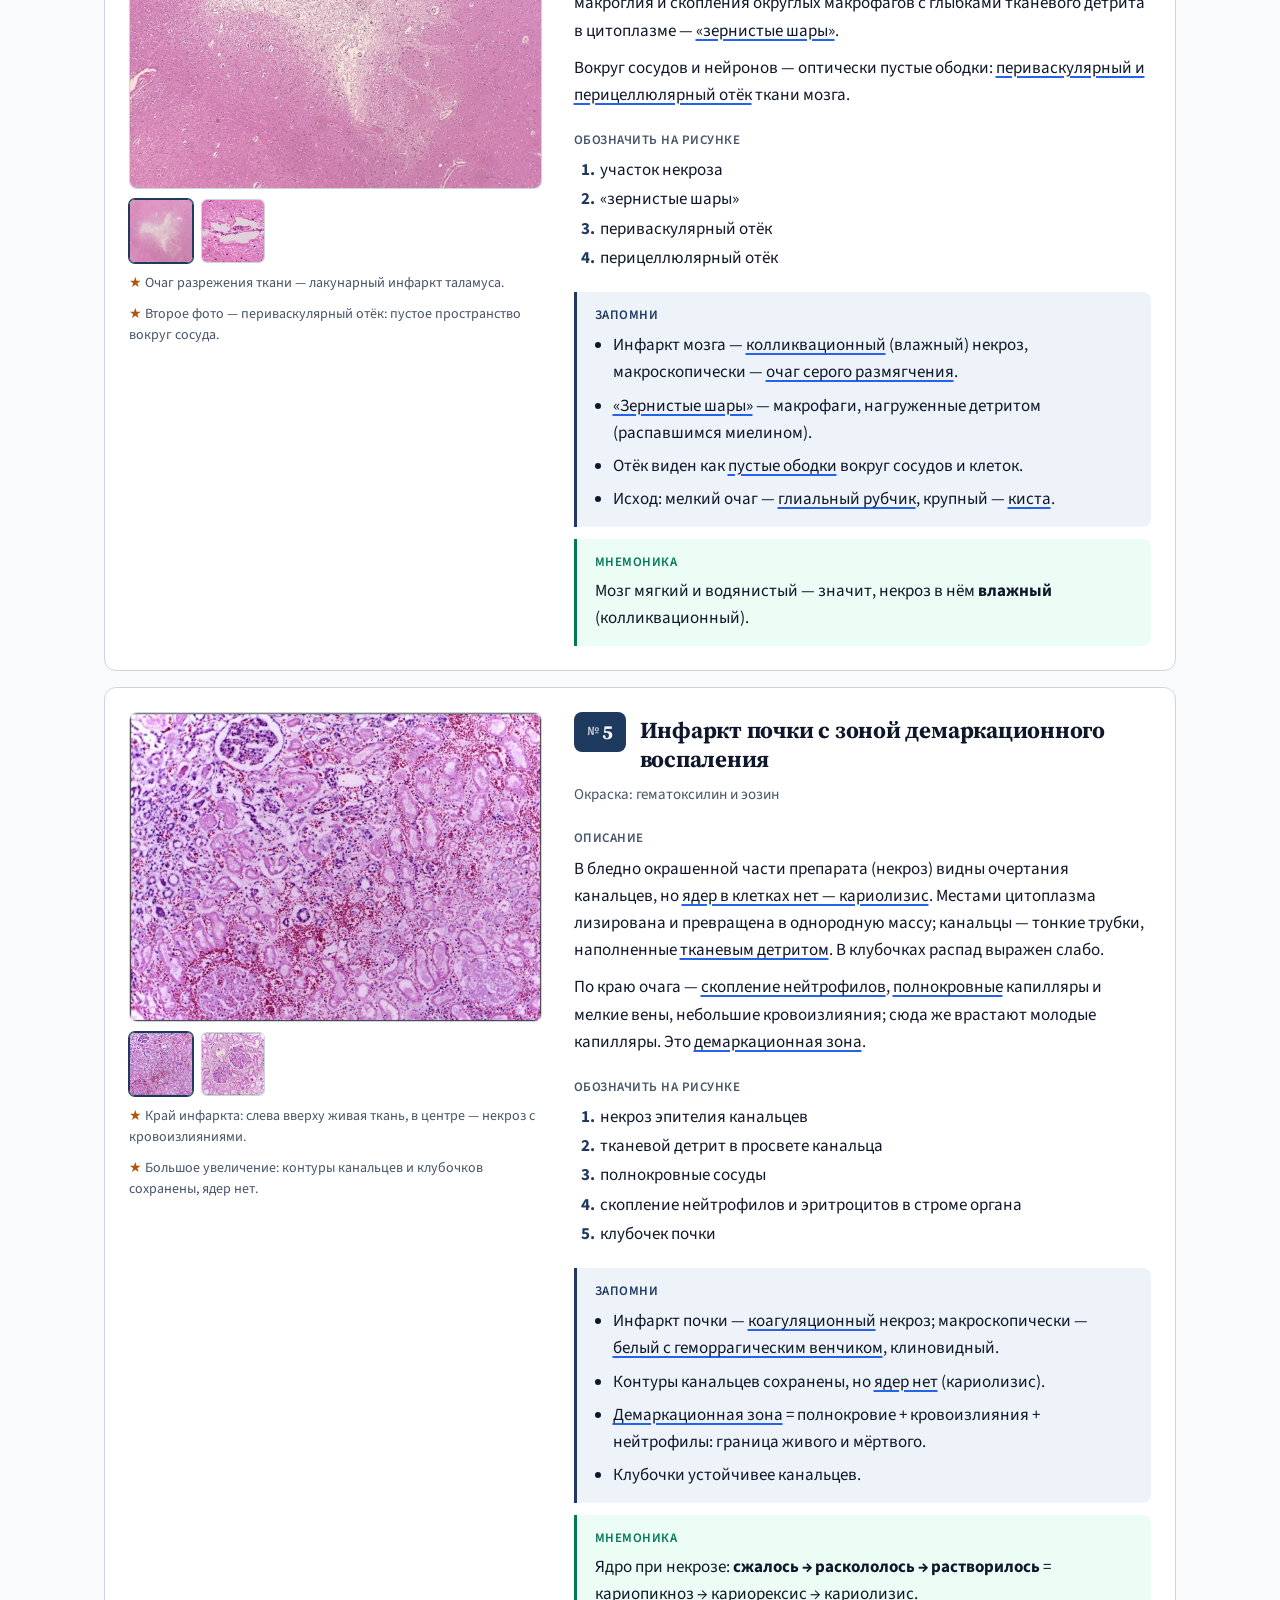
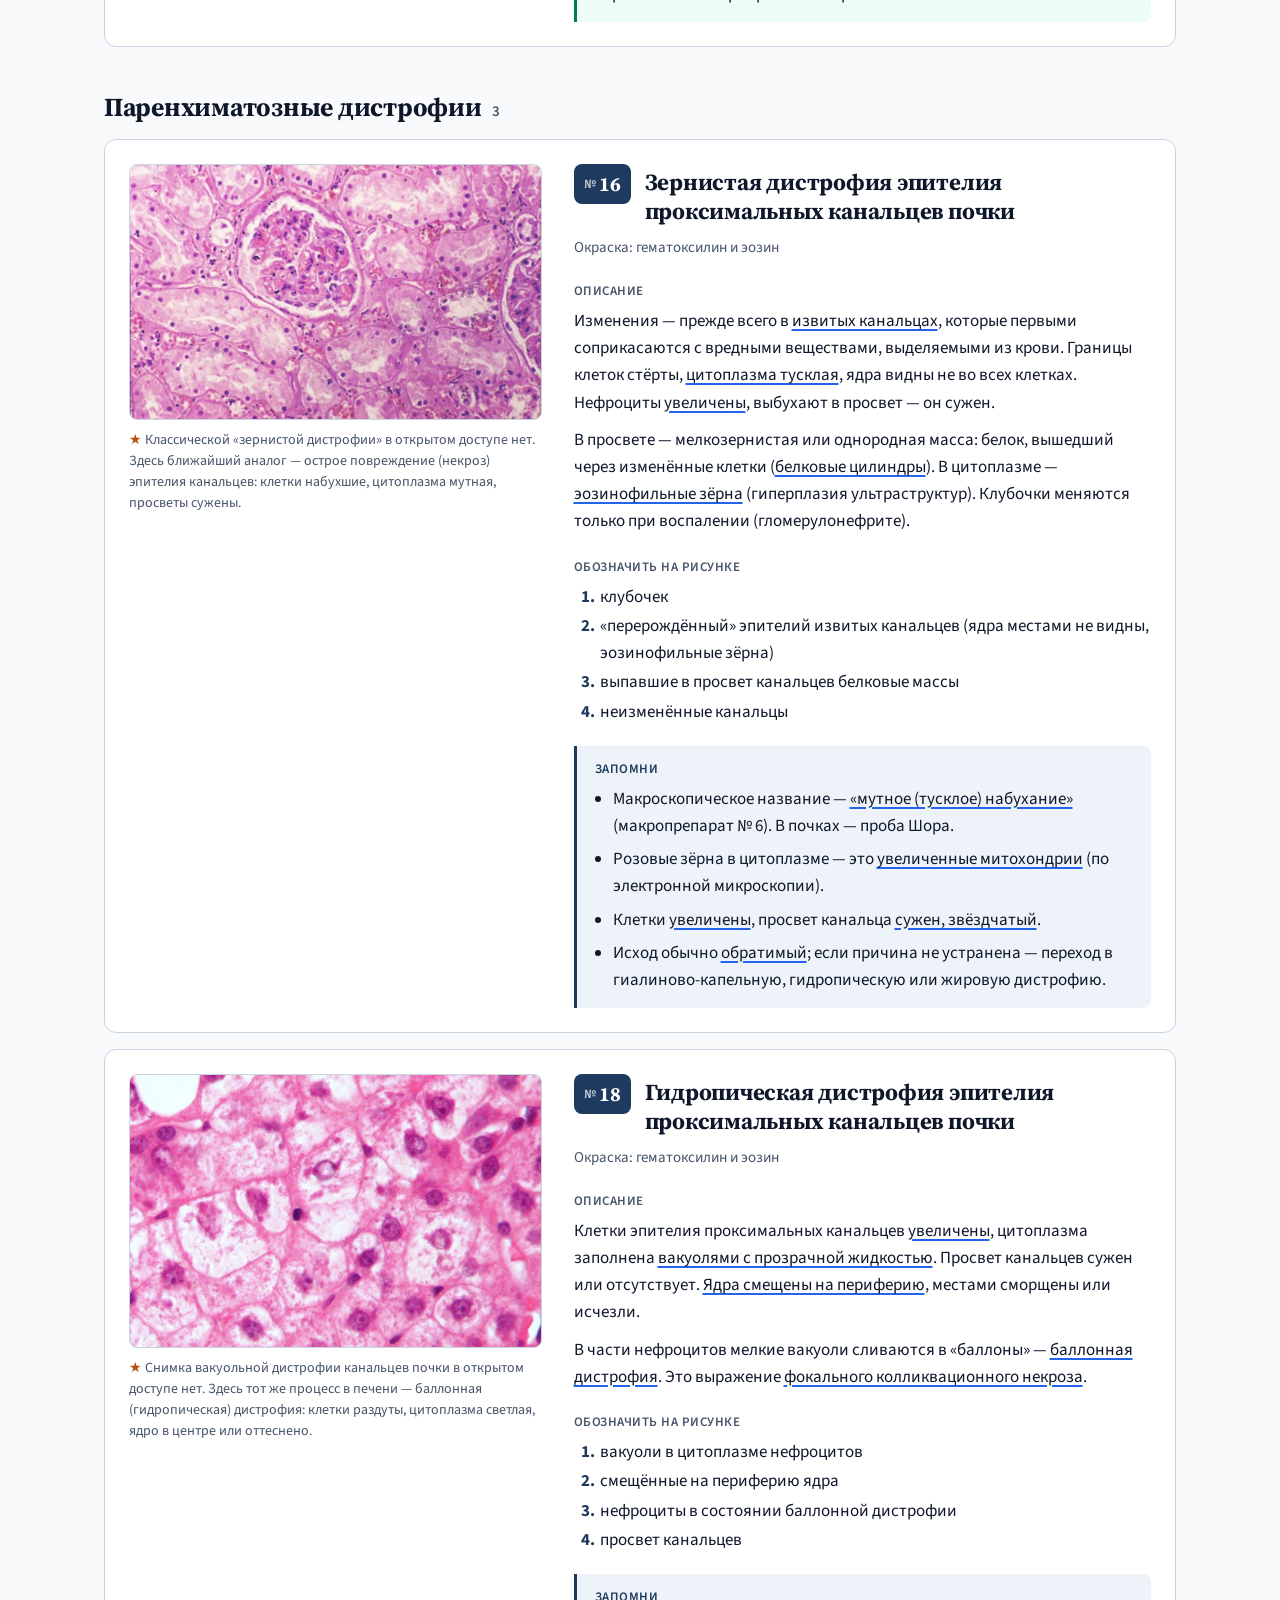
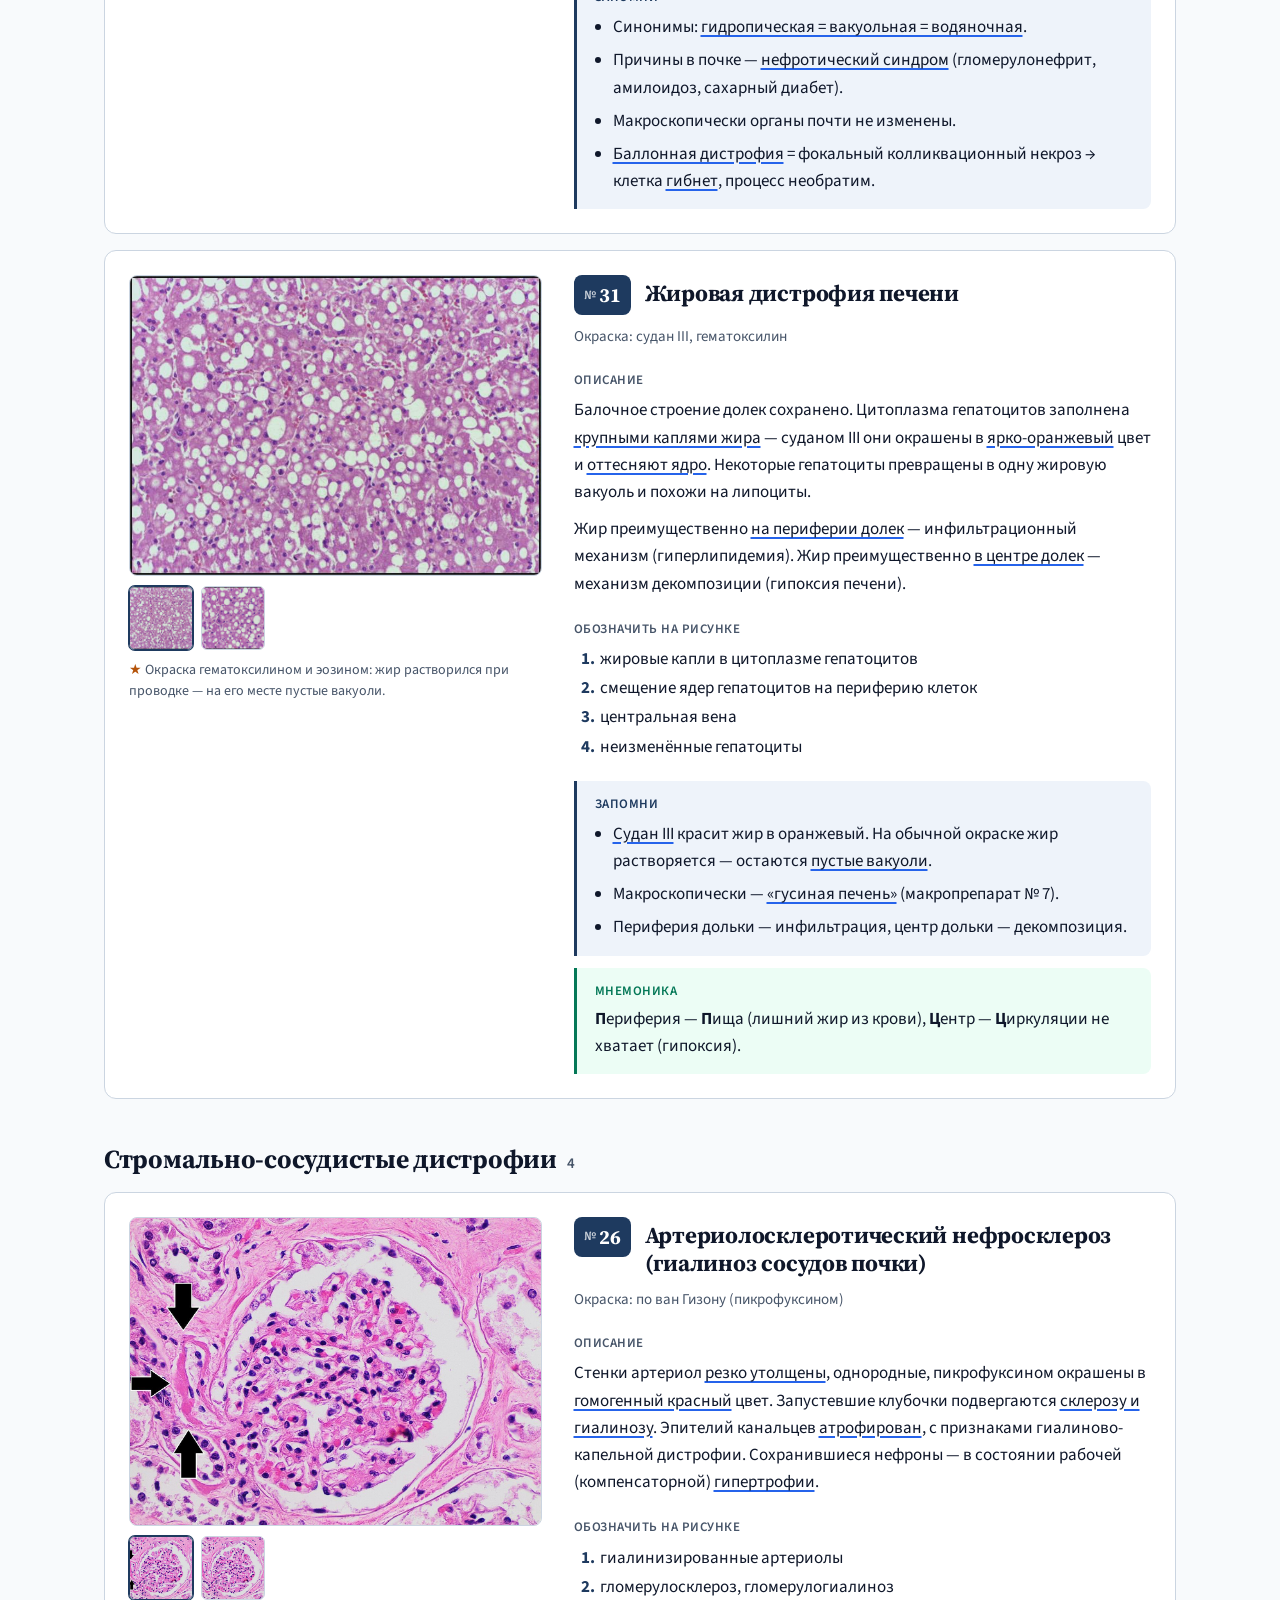
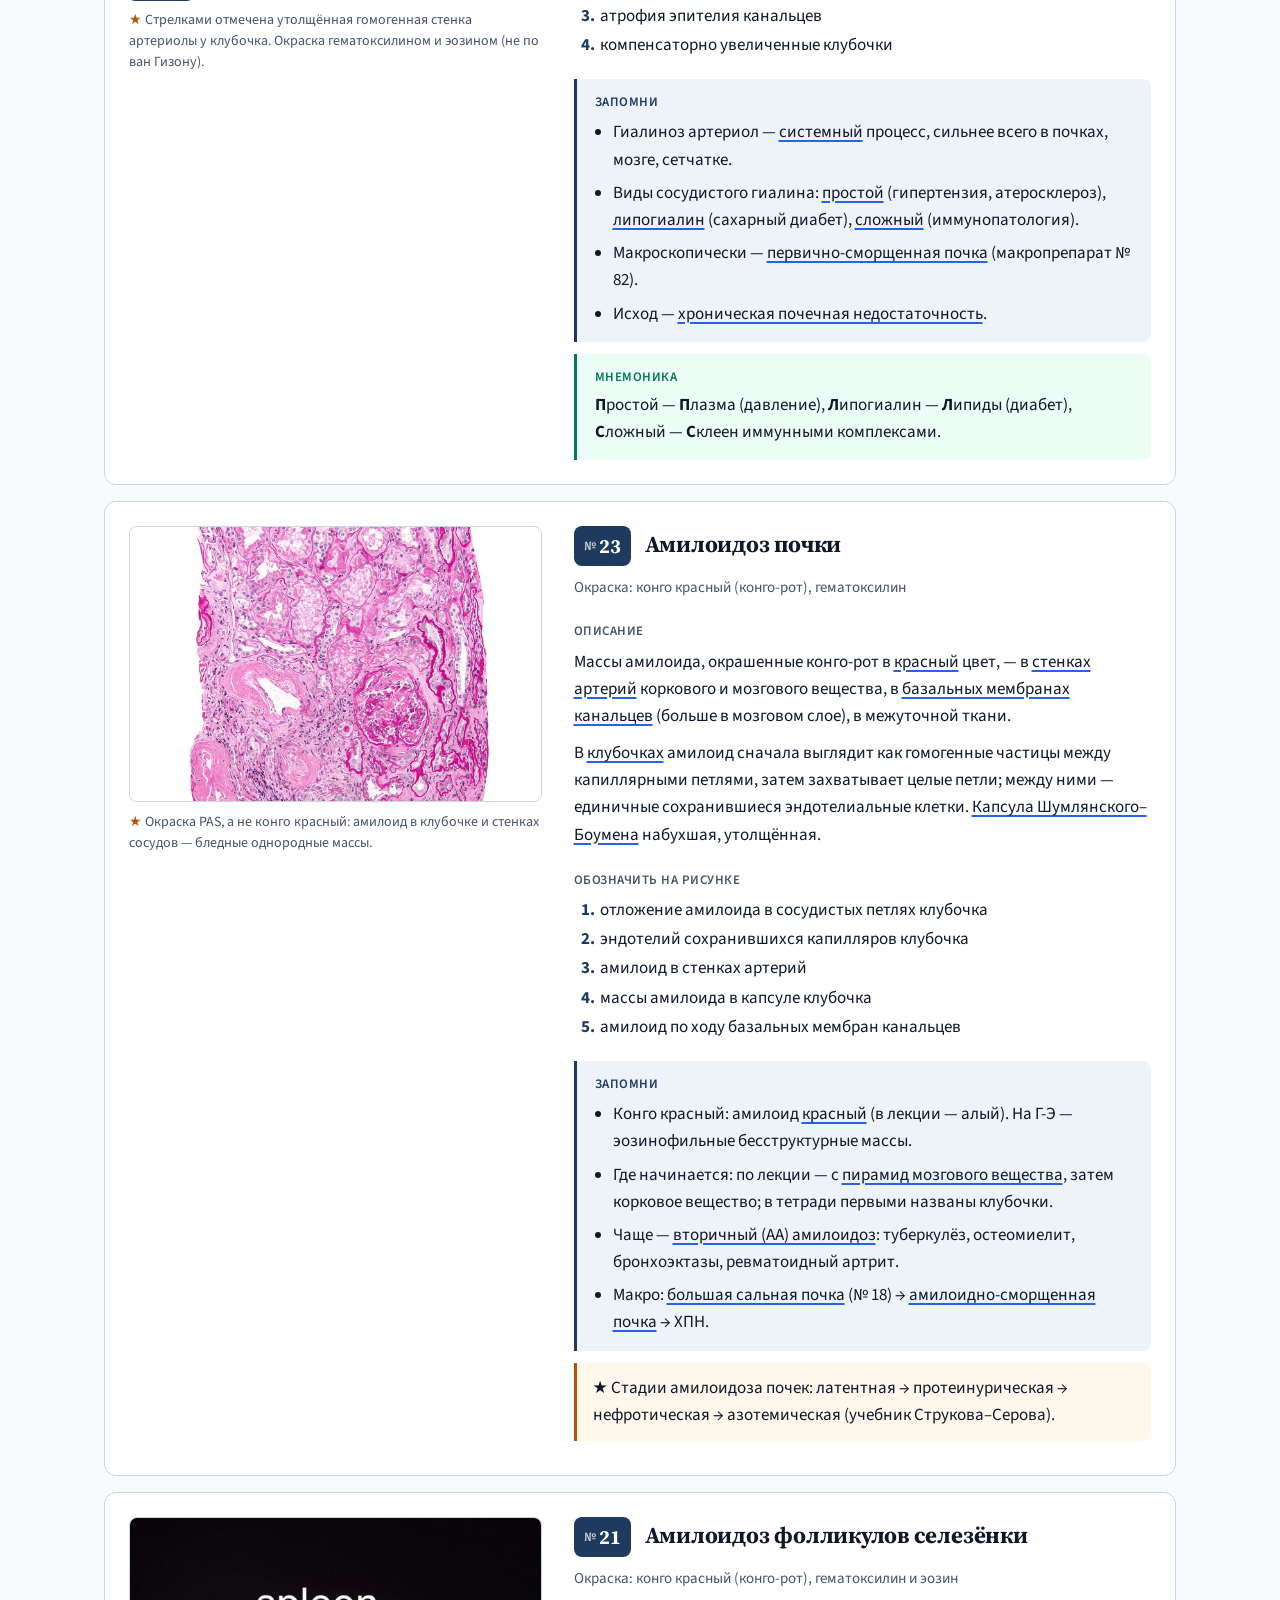
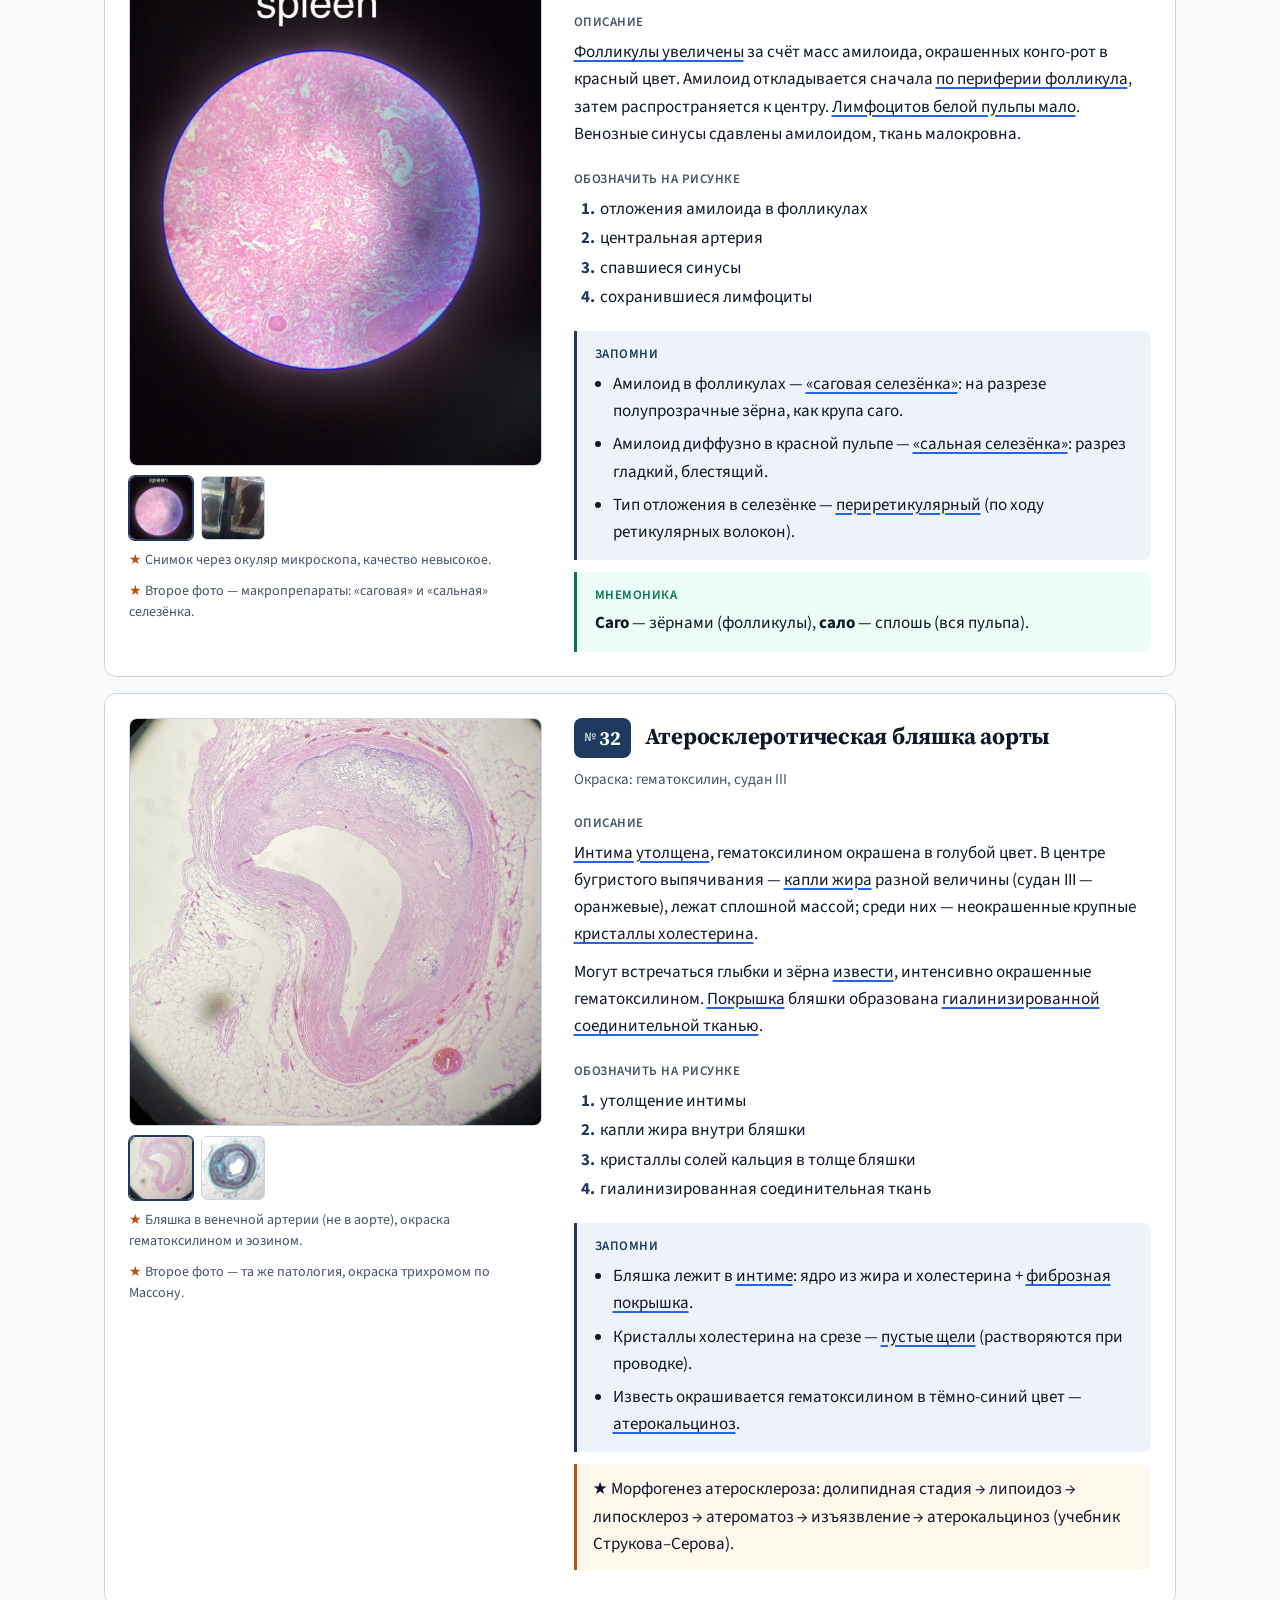
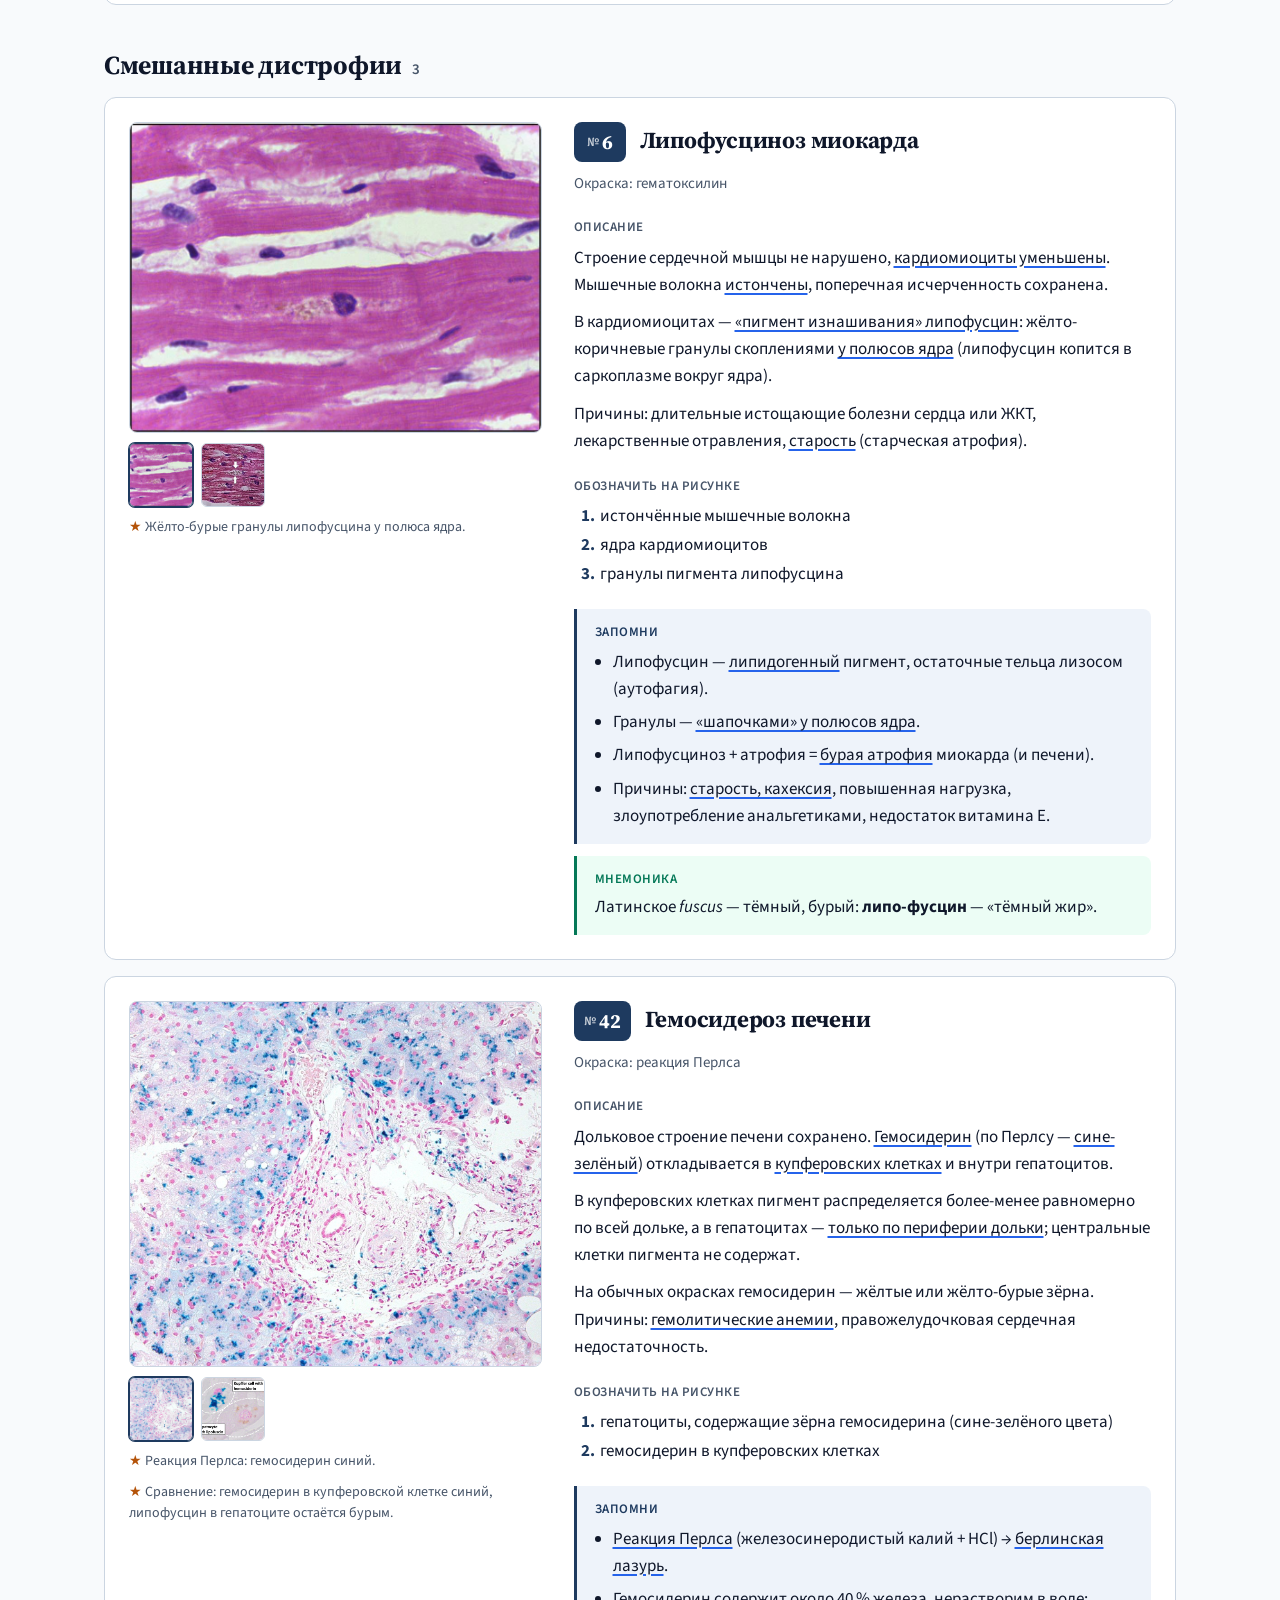
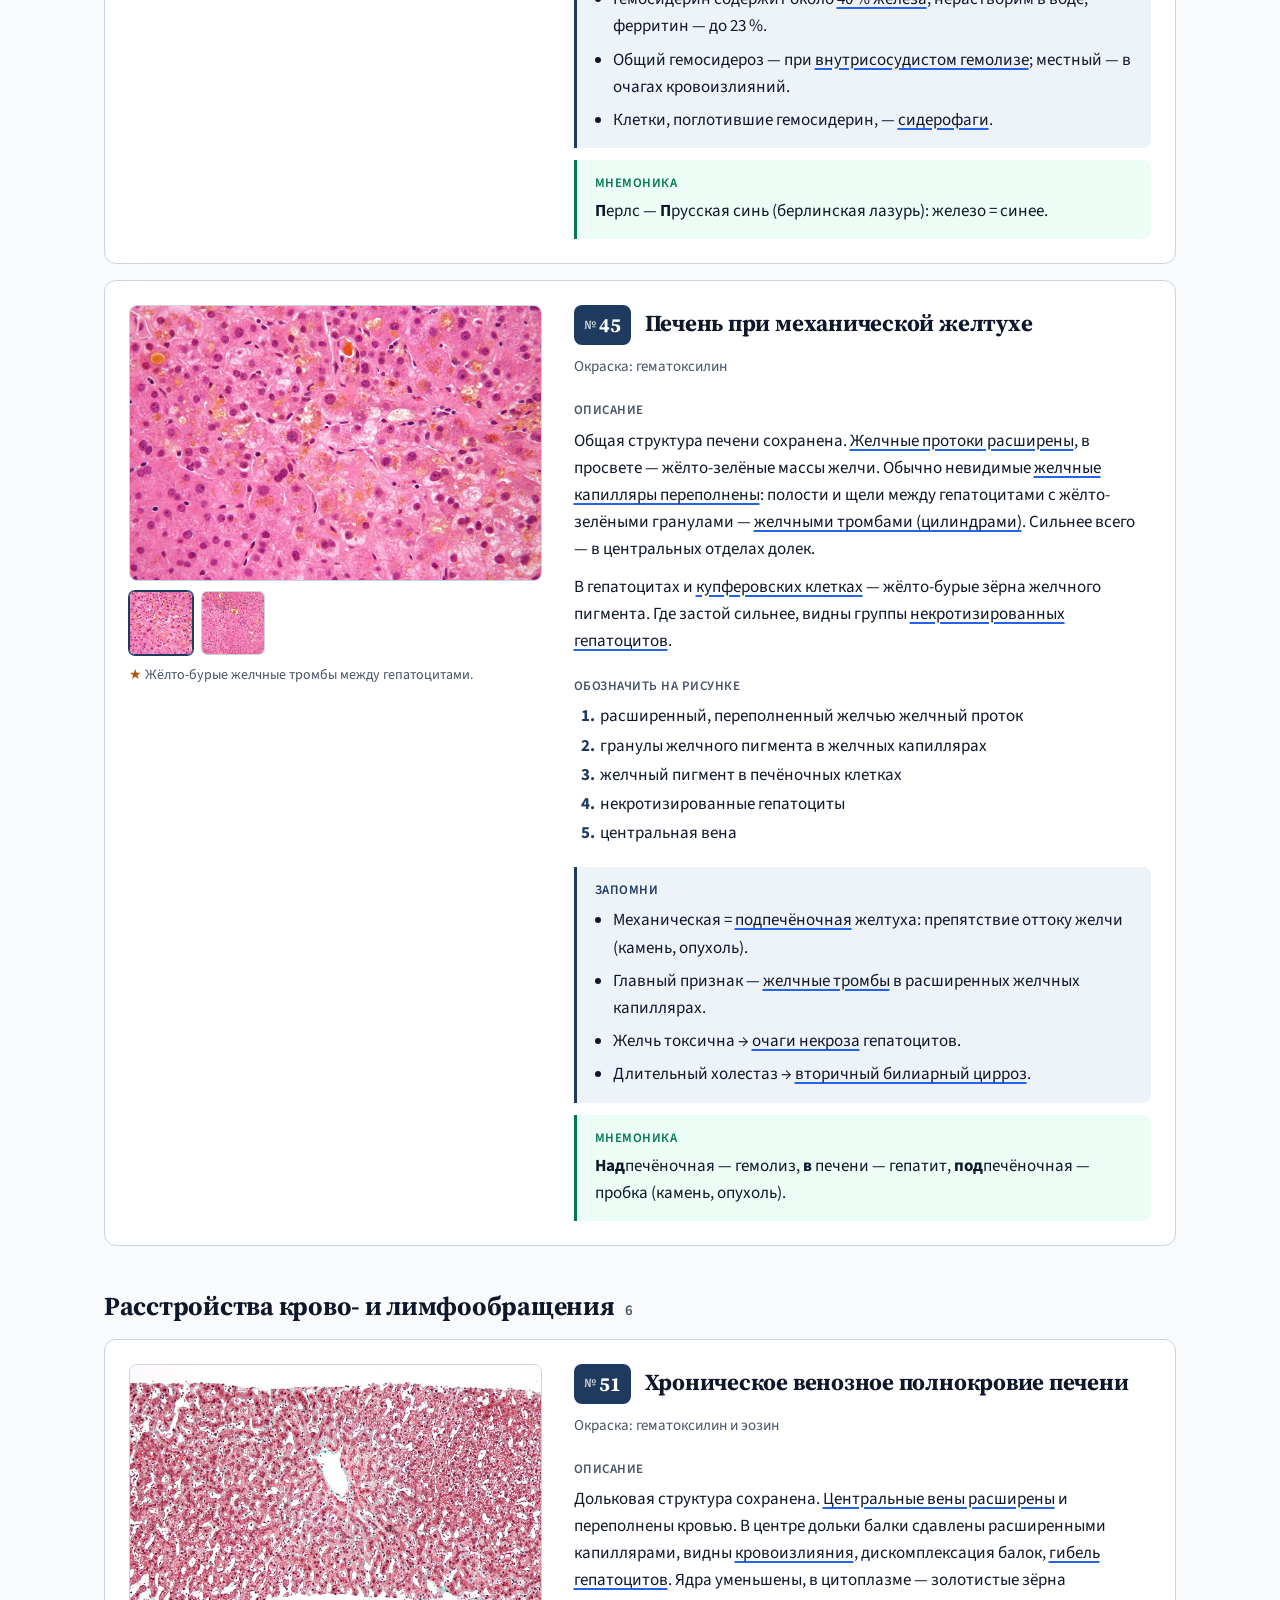
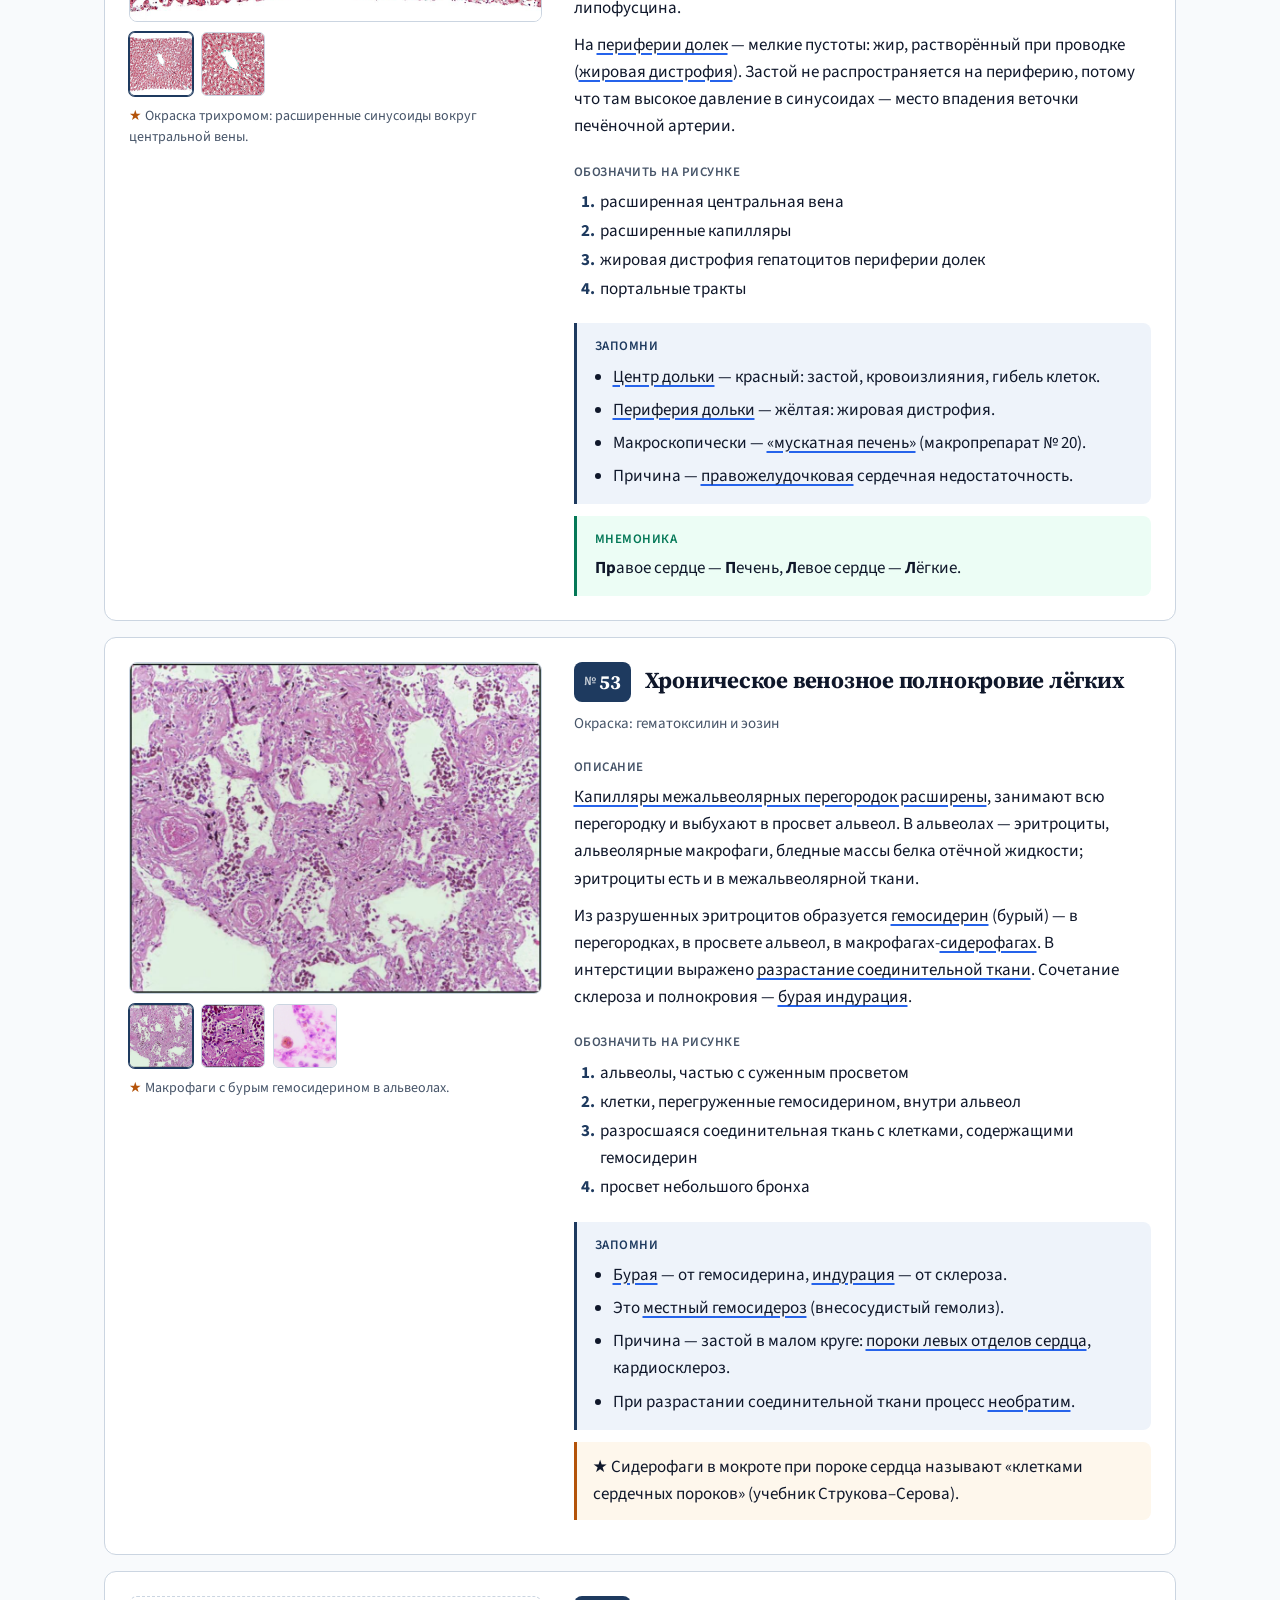
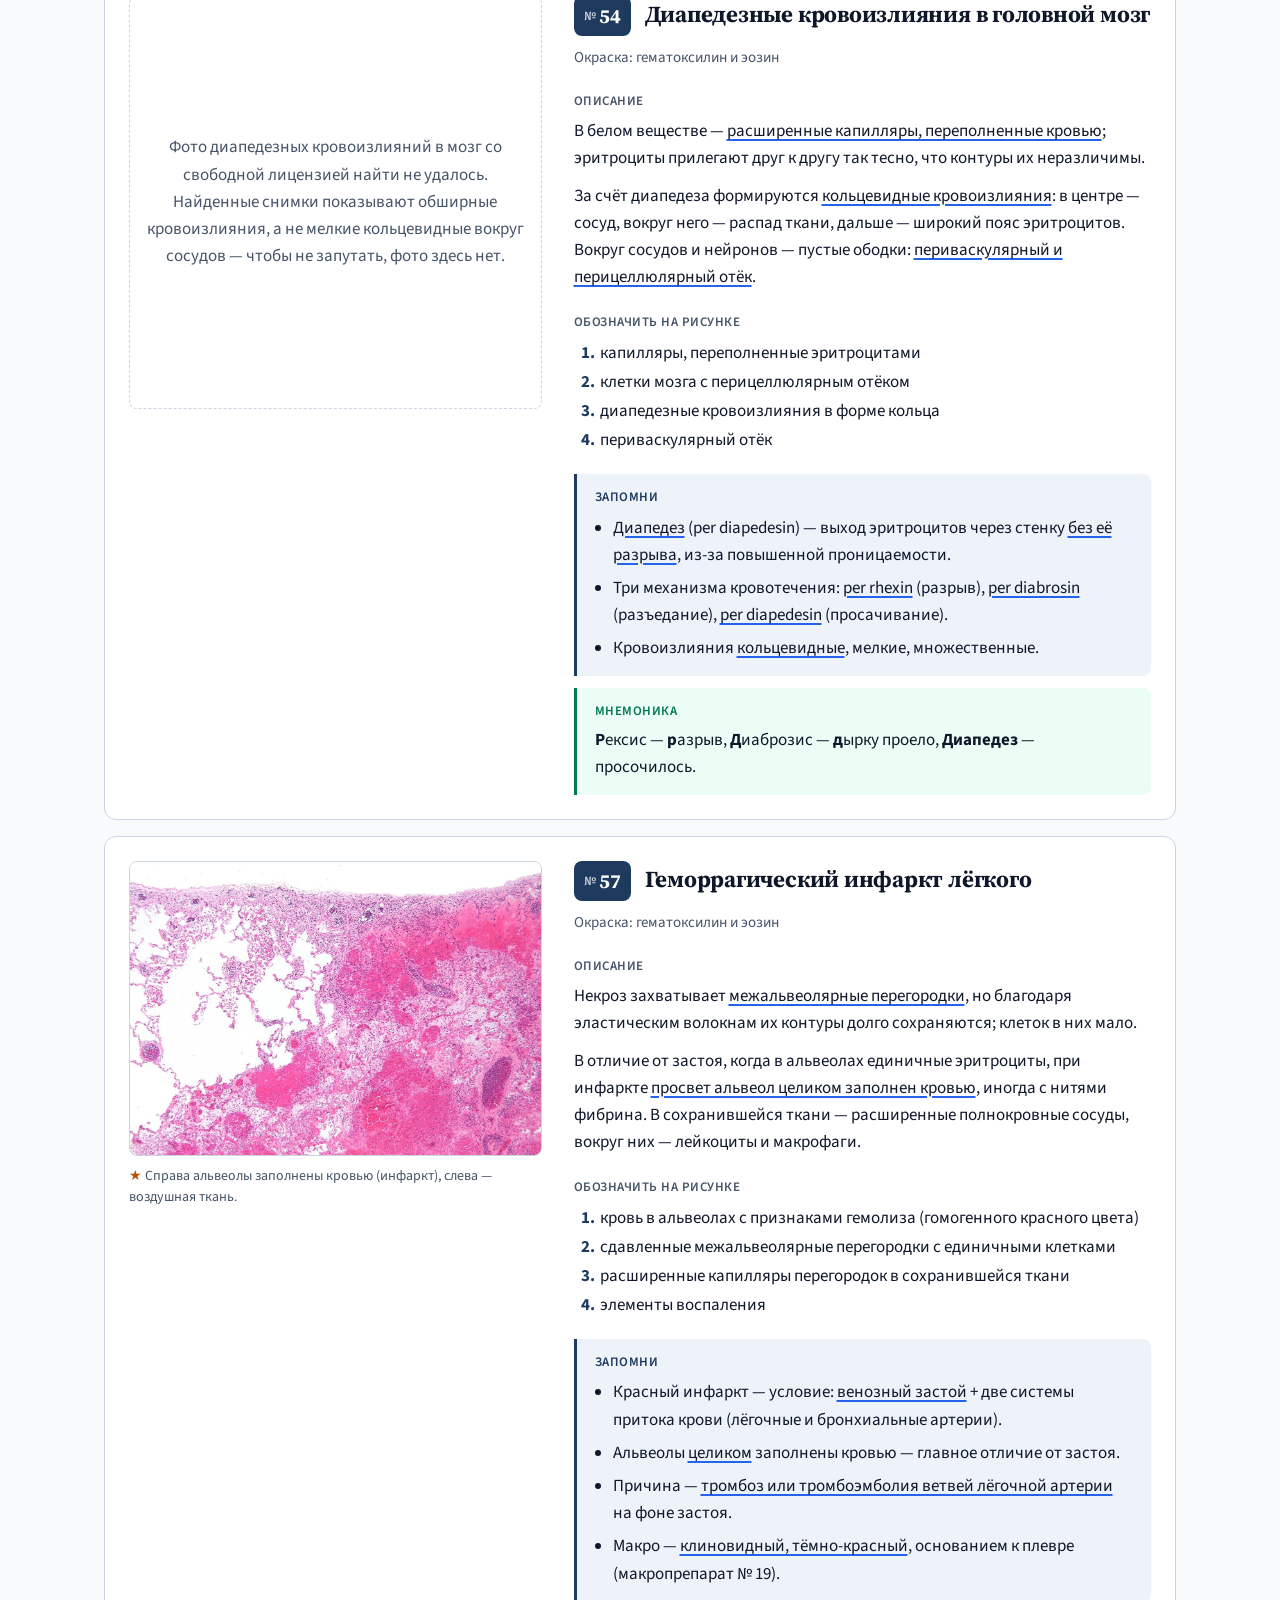
==== commit ceb193de: "Свайп по фото, без строки про тетрадь, источники фото внизу; вёрстка на узких экранах - Фото в карто" ====
--- a/index.html
+++ b/index.html
@@ -10,6 +10,7 @@
 <link href="https://fonts.googleapis.com/css2?family=Source+Sans+3:wght@400;600;700&family=Source+Serif+4:opsz,wght@8..60,600;8..60,700&display=swap" rel="stylesheet">
 <link rel="stylesheet" href="assets/style.css">
 <link rel="icon" href="data:image/svg+xml,%3Csvg xmlns='http://www.w3.org/2000/svg' viewBox='0 0 32 32'%3E%3Ccircle cx='16' cy='16' r='14' fill='%23c2306a'/%3E%3Ccircle cx='12' cy='13' r='4' fill='%234a3f9a'/%3E%3Ccircle cx='20' cy='19' r='3' fill='%234a3f9a'/%3E%3C/svg%3E">
+<script data-goatcounter="https://zebalka.goatcounter.com/count" async src="https://gc.zgo.at/count.js"></script>
 </head>
 <body data-page="preps" data-base="">
 <header class="top">
@@ -35,7 +36,7 @@
   </div>
 </header>
 <main class="wrap">
-  <p class="legend"><span><u>Подчёркнуты</u> термины и признаки</span><span><span class="star">★</span> не из лекций и тетради, источник указан</span><span>Фото микропрепаратов — из открытых атласов, автор и лицензия под каждым фото</span><span><a href="https://zsasq1.github.io/patanV1/">Версия с фото с занятий</a></span></p>
+  <p class="legend"><span><u>Подчёркнуты</u> термины и признаки</span><span><span class="star">★</span> не из лекций и тетради, источник указан</span><span>Фото микропрепаратов — из открытых атласов, листаются свайпом</span><span><a href="https://zsasq1.github.io/patanV1/">Версия с фото с занятий</a></span></p>
   <button class="btn other" id="other" type="button" hidden></button>
   <div id="list"></div>
   <p class="empty" id="empty" hidden></p>
--- a/assets/style.css
+++ b/assets/style.css
@@ -75,7 +75,11 @@
   color: var(--fg);
   font: 400 17px/1.6 var(--sans);
   -webkit-font-smoothing: antialiased;
-}
+  /* длинные слова вроде «Артериолосклеротический» на узком экране переносим, а не вылезаем за край */
+  overflow-wrap: break-word;
+}
+h1, h2, h3 { hyphens: auto; -webkit-hyphens: auto; }
+.prep-head > h3, .qa-q > span:last-child { min-width: 0; }
 img { max-width: 100%; display: block; }
 a { color: var(--term); text-underline-offset: 3px; }
 button, input { font: inherit; color: inherit; }
@@ -206,7 +210,14 @@
   border: 1px solid var(--border); transition: border-color var(--ease);
 }
 .thumbs img:hover { border-color: var(--primary); }
-.photo-credit { font-size: 14px; line-height: 1.5; color: var(--muted-fg); }
+.thumbs img.cur { border-color: var(--primary); box-shadow: 0 0 0 1px var(--primary); }
+/* главное фото листается свайпом вбок, вертикальная прокрутка страницы остаётся */
+.prep-photos .main { touch-action: pan-y; user-select: none; -webkit-user-drag: none; }
+.photo-credit, .photo-note { font-size: 14px; line-height: 1.5; color: var(--muted-fg); }
+.credits { margin: 40px 0 0; font-size: 14px; line-height: 1.5; color: var(--muted-fg); }
+.credits summary { cursor: pointer; font-weight: 600; color: var(--fg); padding: 10px 0; }
+.credits ul { margin: 4px 0 0; padding-left: 20px; }
+.credits li + li { margin-top: 4px; }
 .nophoto {
   aspect-ratio: 1 / 1; border: 1px dashed var(--border); border-radius: var(--radius);
   display: grid; place-items: center; color: var(--muted-fg); padding: 16px; text-align: center;
@@ -258,6 +269,11 @@
 .quiz .prep:not(.open) .name-hidden::after { content: "Что это за препарат?"; color: var(--muted-fg); }
 .quiz .prep:not(.open) h3 .name { display: none; }
 .quiz .prep:not(.open) .meta { display: none; }
+/* подписи к фото часто называют процесс — до ответа их не показываем */
+.quiz .prep:not(.open) .photo-note { display: none; }
+.nophoto .short { display: none; }
+.quiz .prep:not(.open) .nophoto .short { display: inline; }
+.quiz .prep:not(.open) .nophoto .full { display: none; }
 
 /* ---------- вопросы ---------- */
 .qa-layout { display: grid; grid-template-columns: 236px minmax(0, 1fr); gap: 48px; }
@@ -308,8 +324,10 @@
   display: none; touch-action: none;
 }
 .lb.on { display: block; }
+/* фото — между кнопкой «Закрыть» (64px сверху) и нижней панелью; её высоту (--bar) задаёт app.js */
 .lb img {
-  position: absolute; top: 50%; left: 50%; max-width: 96vw; max-height: 84vh;
+  position: absolute; left: 50%; top: calc((64px + 100% - var(--bar, 76px)) / 2);
+  max-width: 96vw; max-height: calc(100% - 64px - var(--bar, 76px) - 8px);
   transform-origin: center; user-select: none; -webkit-user-drag: none; cursor: grab;
 }
 .lb-bar {
@@ -360,7 +378,17 @@
   .qa { padding: 16px; border-radius: var(--radius); }
   .qa-q { font-size: 18px; gap: 10px; }
   .quiz .qa .reveal { margin-left: 0; }
-  .qa-body table { display: block; overflow-x: auto; }
+  /* таблица не влезает в телефон — каждая строка становится плашкой, название колонки над значением */
+  .qa-body table, .qa-body tbody, .qa-body tr, .qa-body td { display: block; }
+  .qa-body thead { display: none; }
+  .qa-body tr { border: 1px solid var(--border); border-radius: var(--radius); overflow: hidden; }
+  .qa-body tr + tr { margin-top: 8px; }
+  .qa-body td { border: 0; padding: 8px 12px; }
+  .qa-body td + td { border-top: 1px solid var(--border); }
+  .qa-body td:first-child { background: var(--muted); font-weight: 600; }
+  .qa-body td[data-label]::before {
+    content: attr(data-label); display: block; font-size: 13px; font-weight: 600; color: var(--muted-fg);
+  }
   .prep, .qa, section[id] { scroll-margin-top: 12px; }
   .search-wrap { flex-basis: 120px; }
   .legend { font-size: 14px; gap: 2px 14px; }
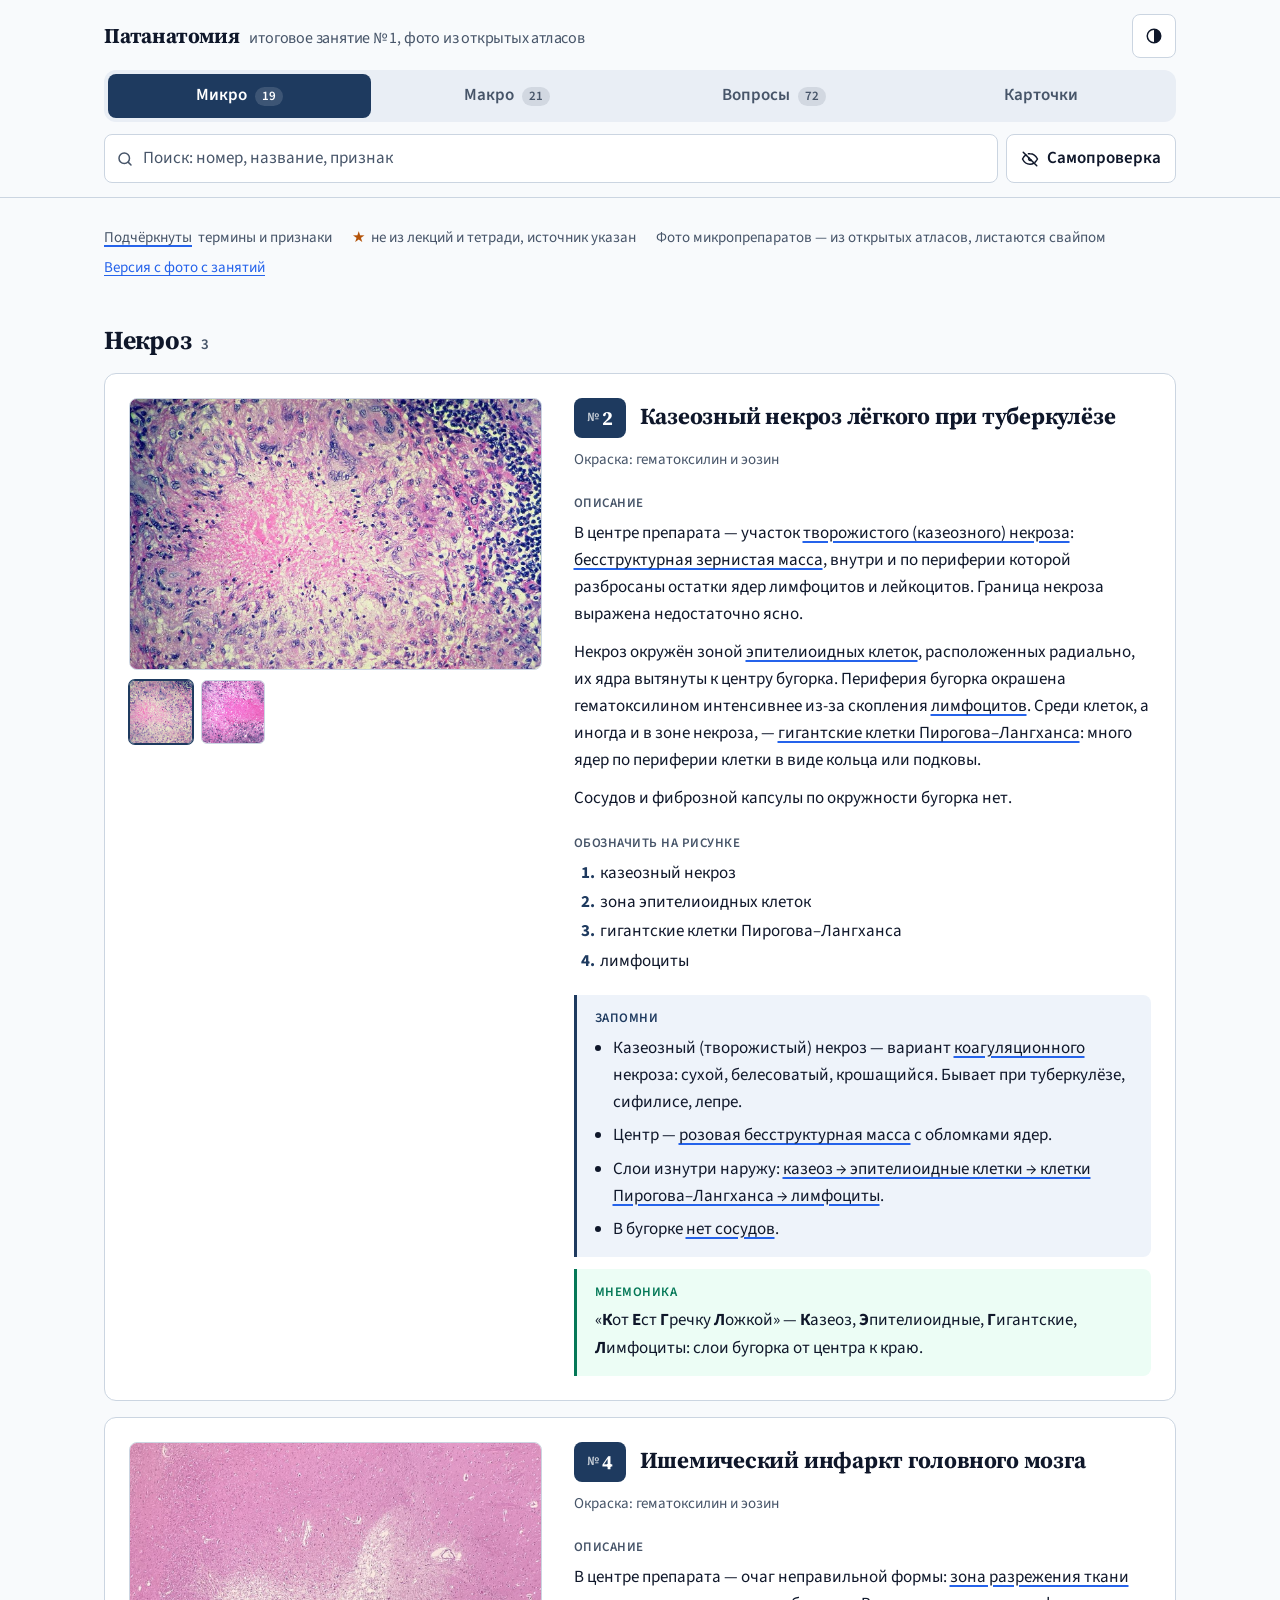
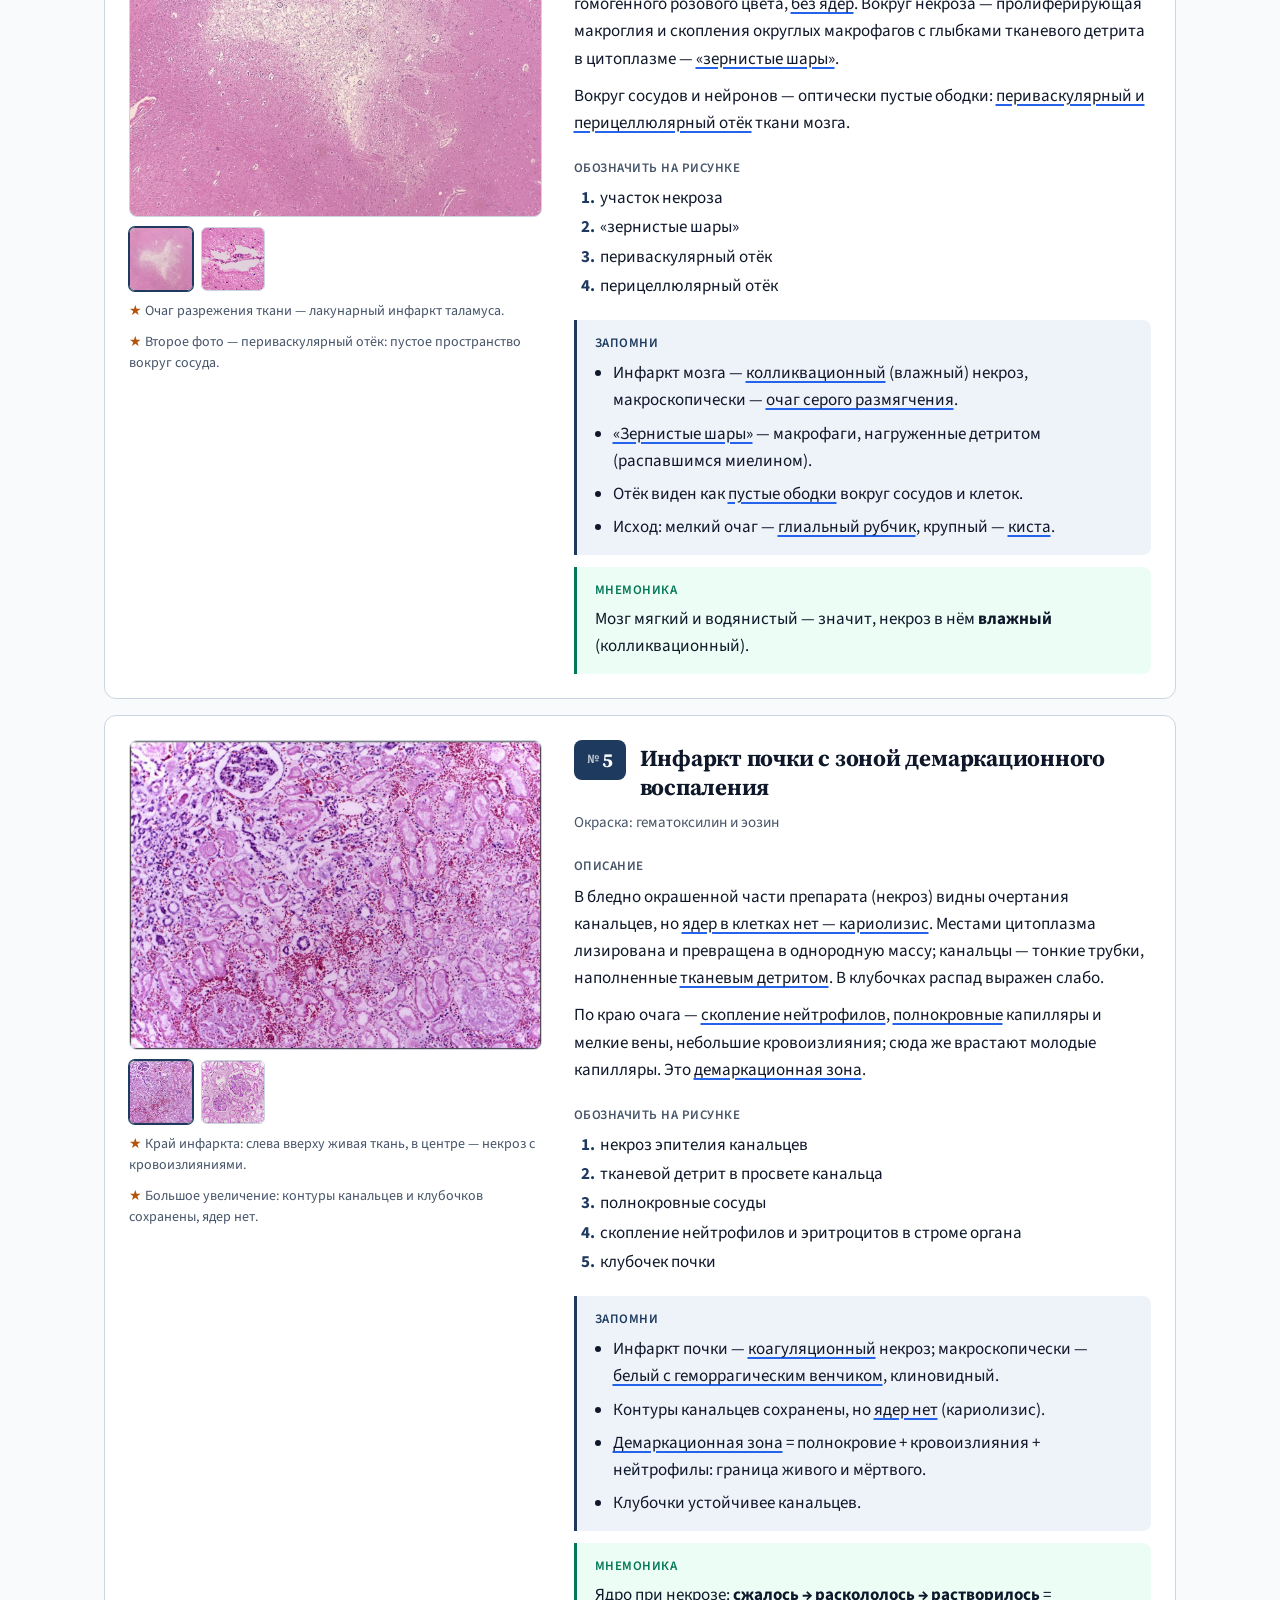
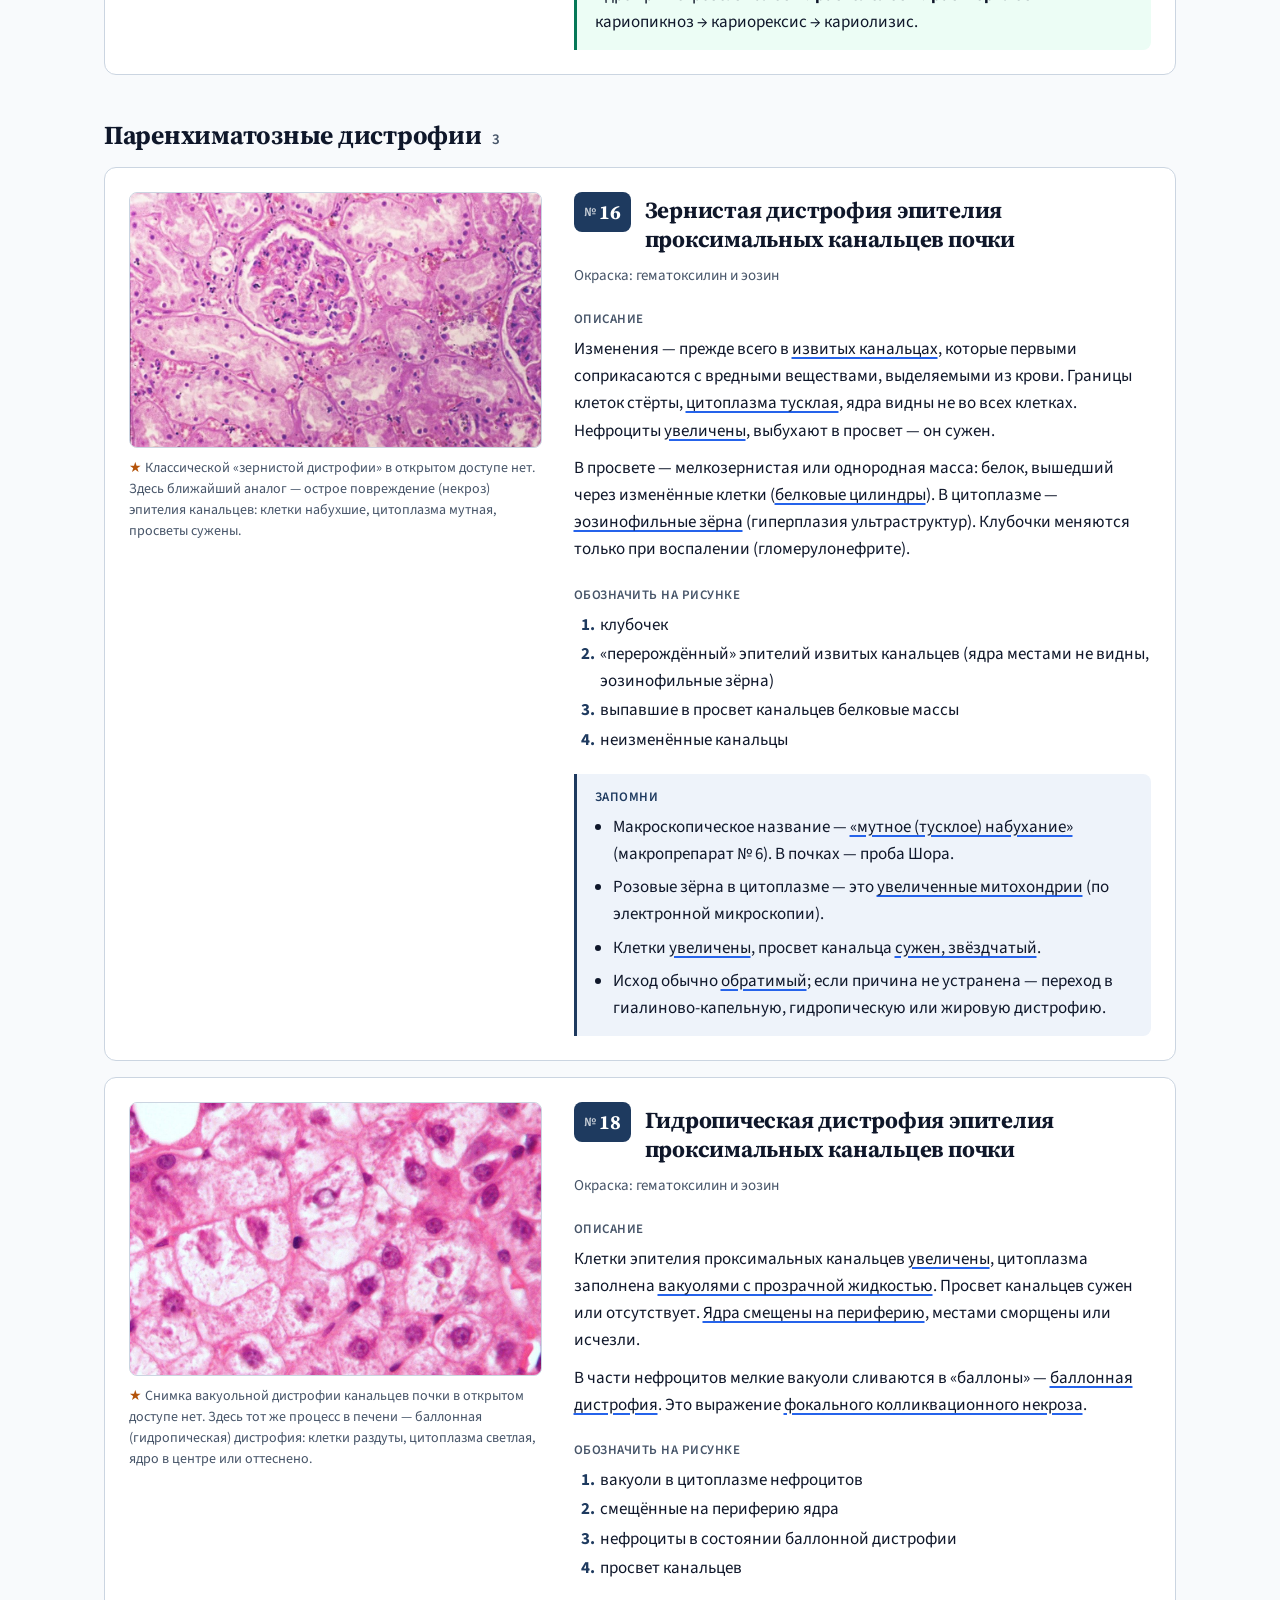
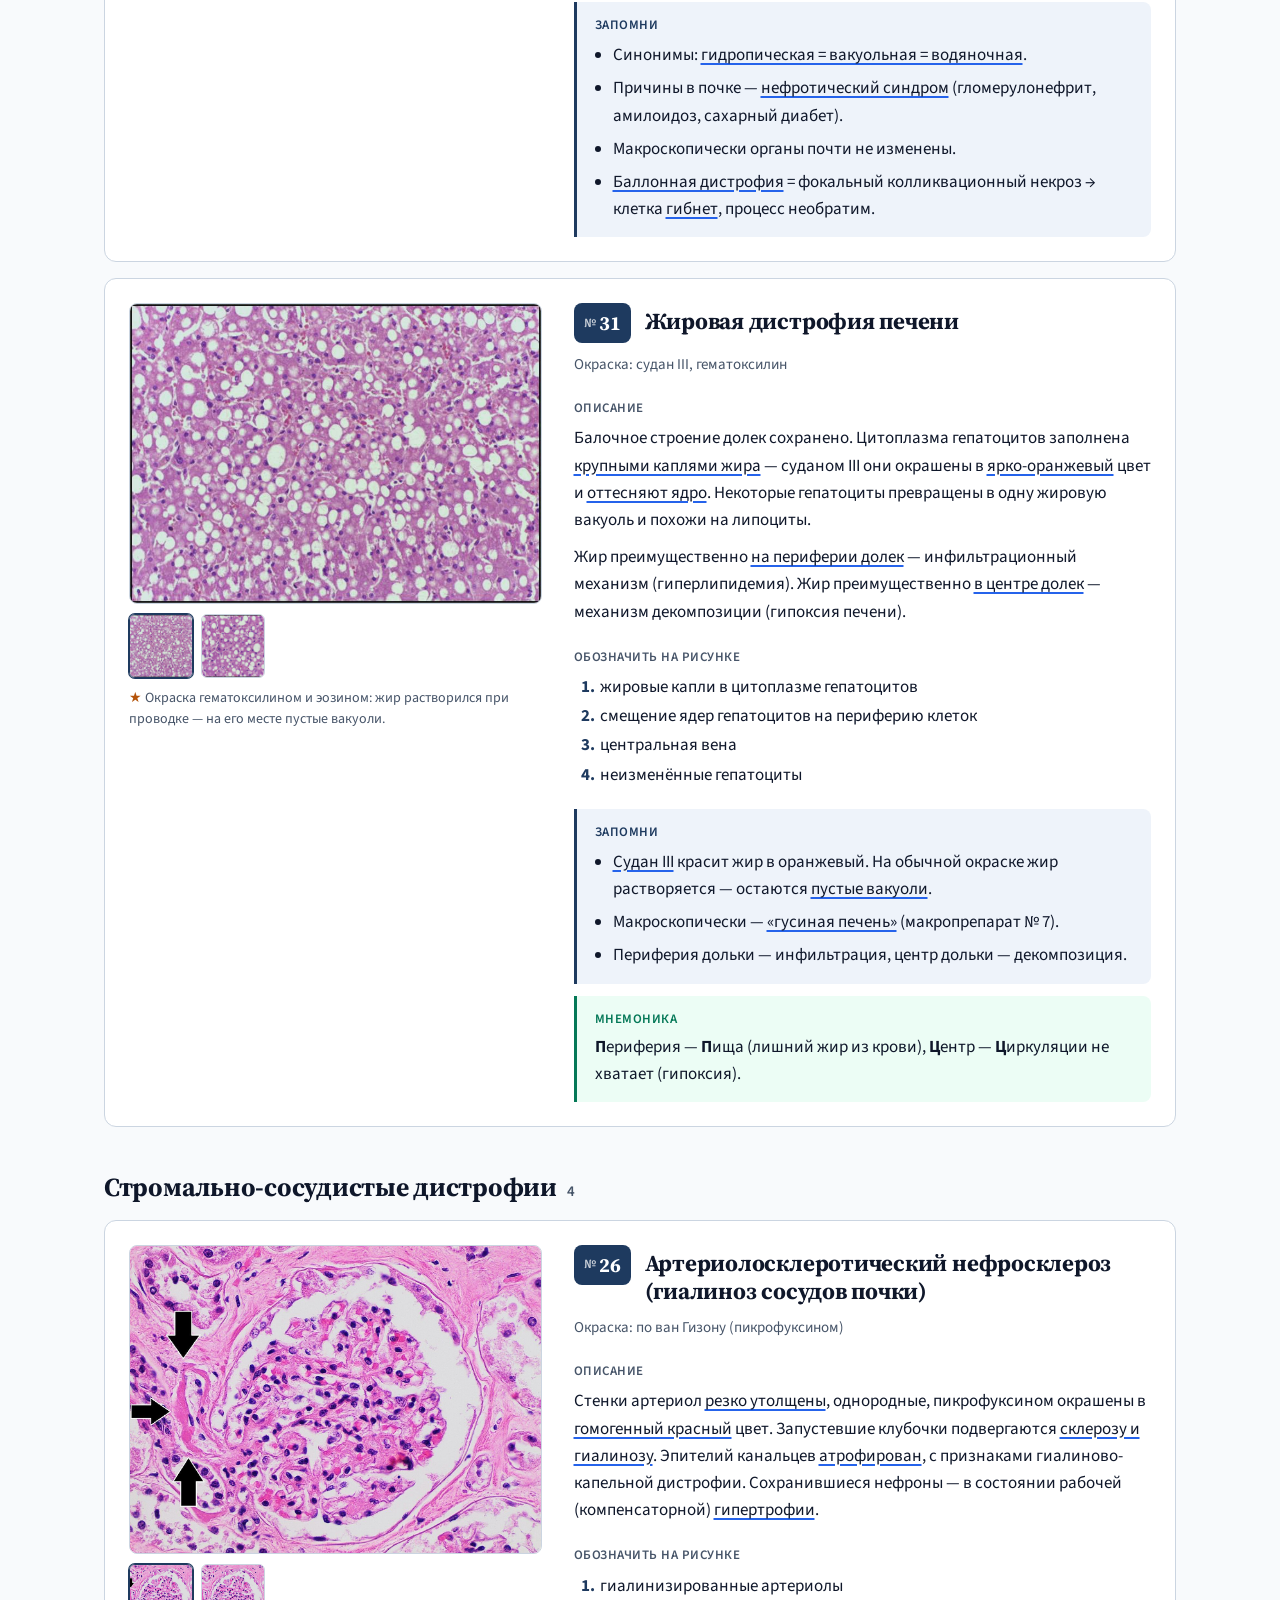
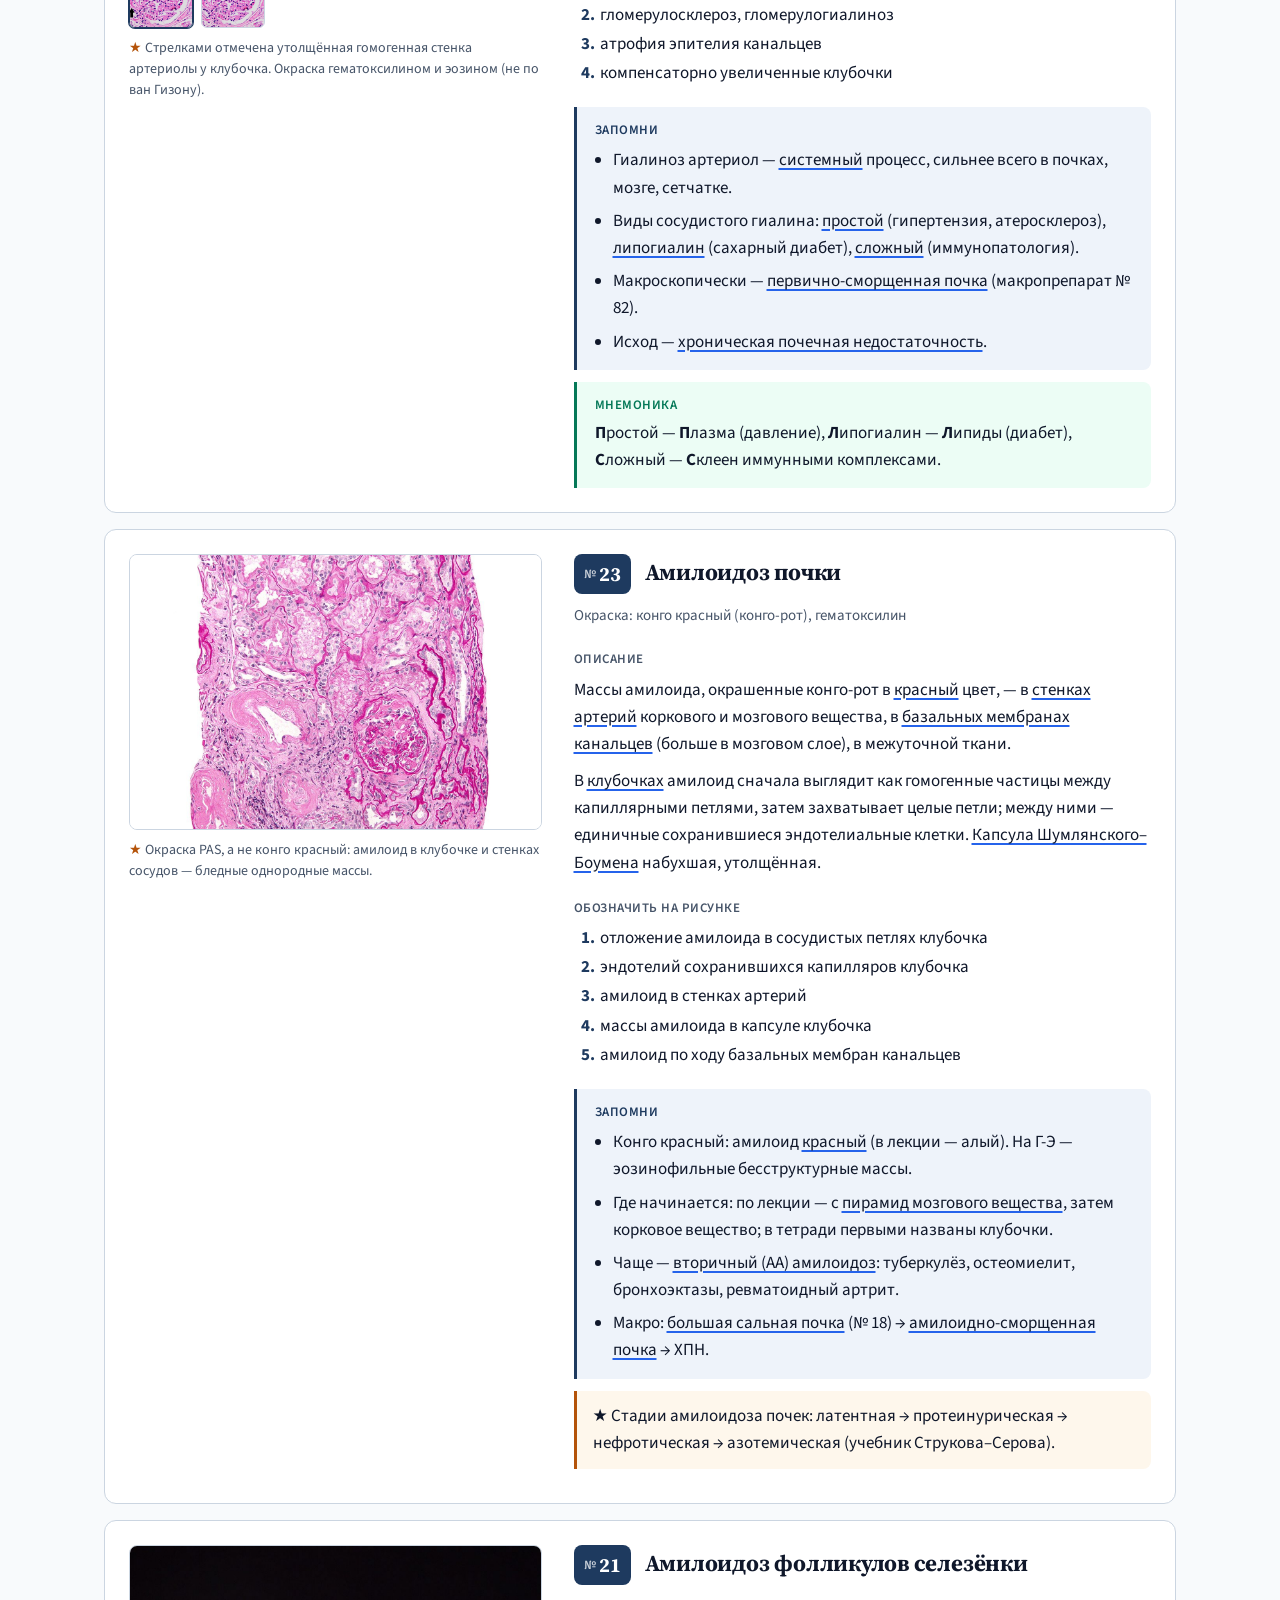
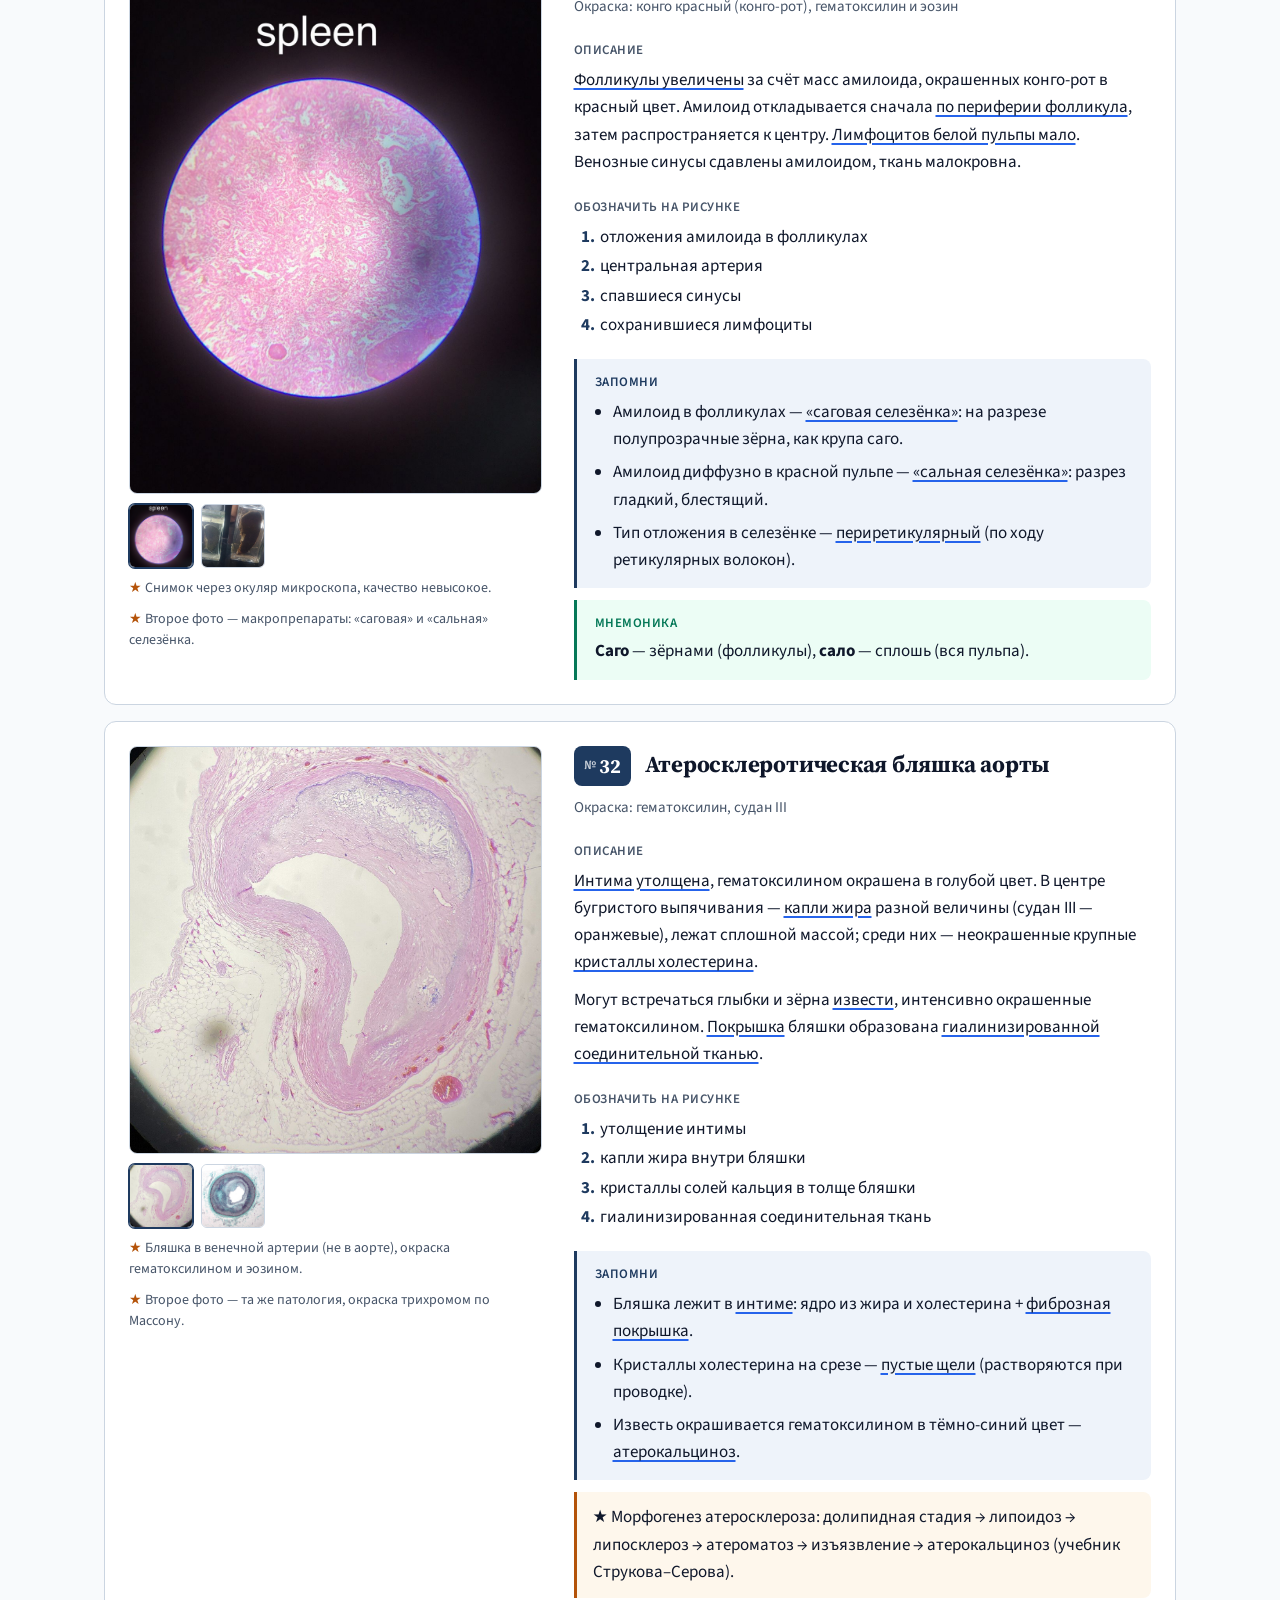
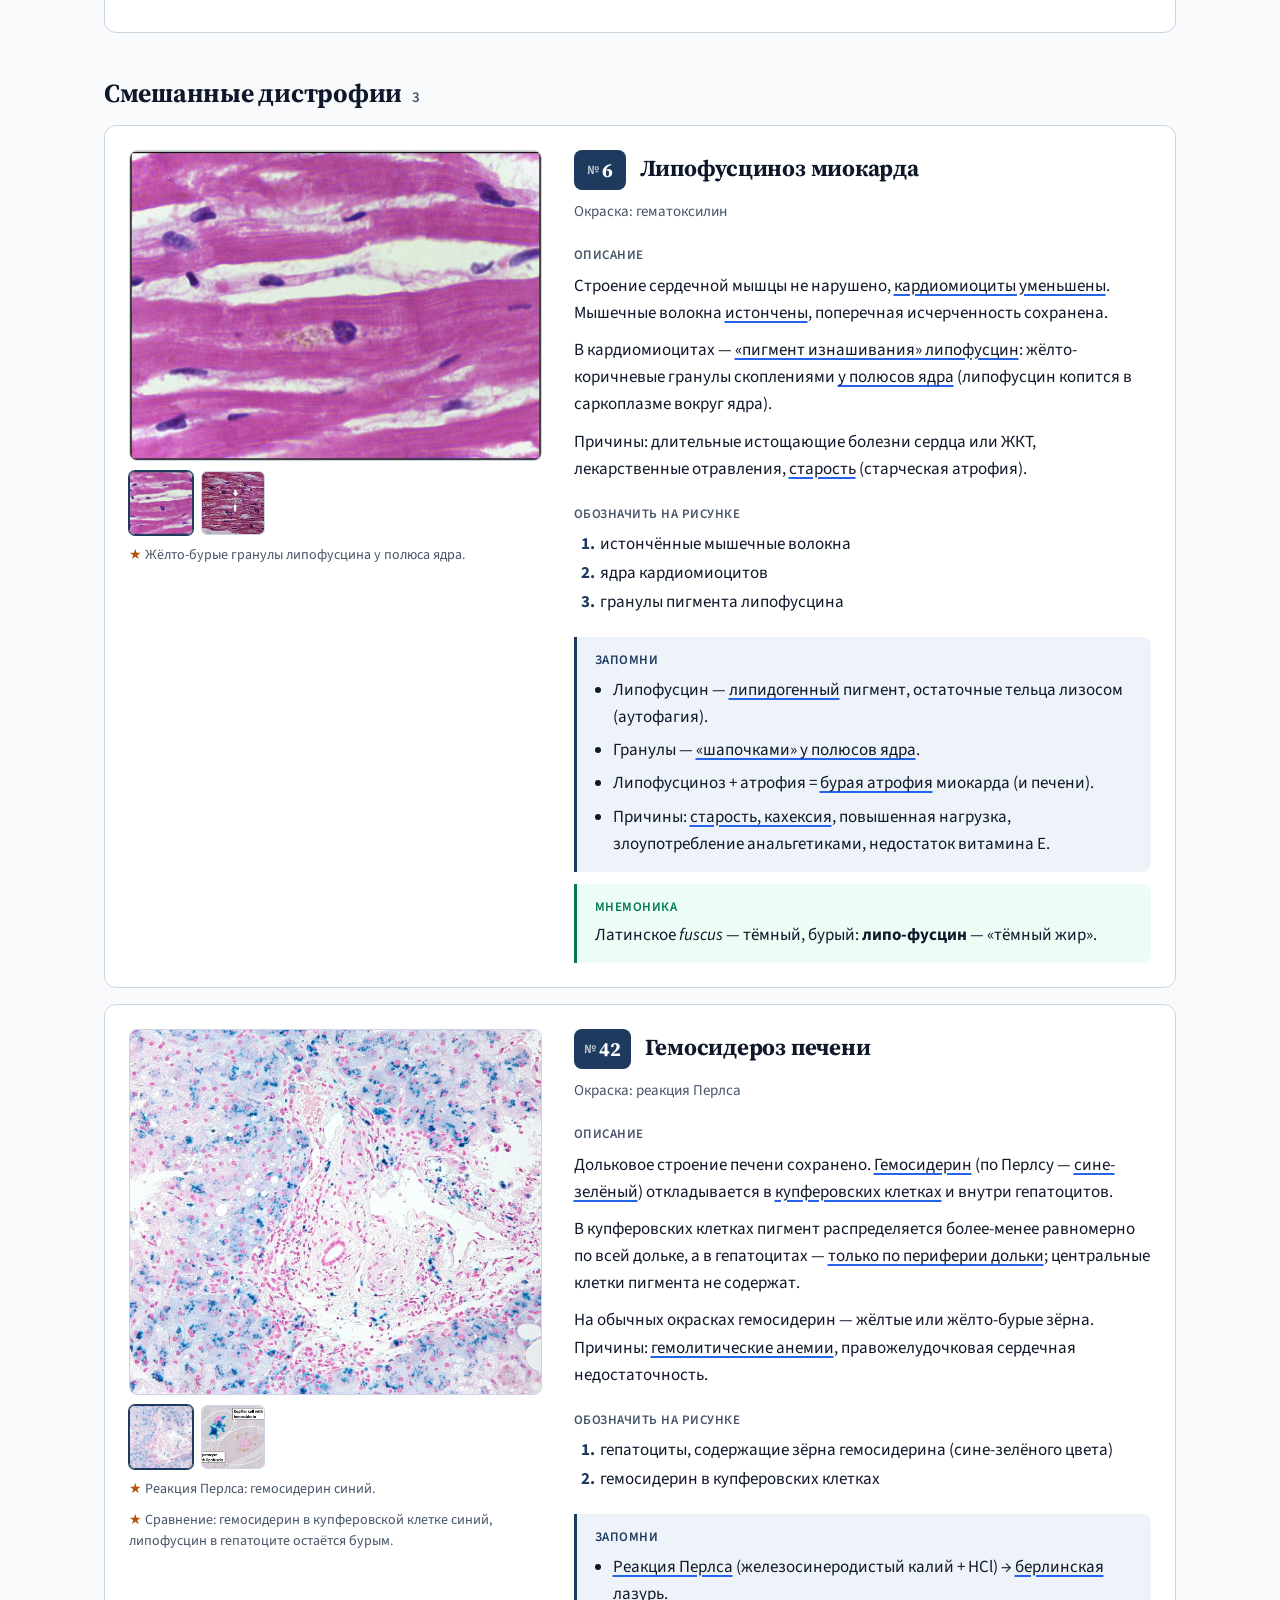
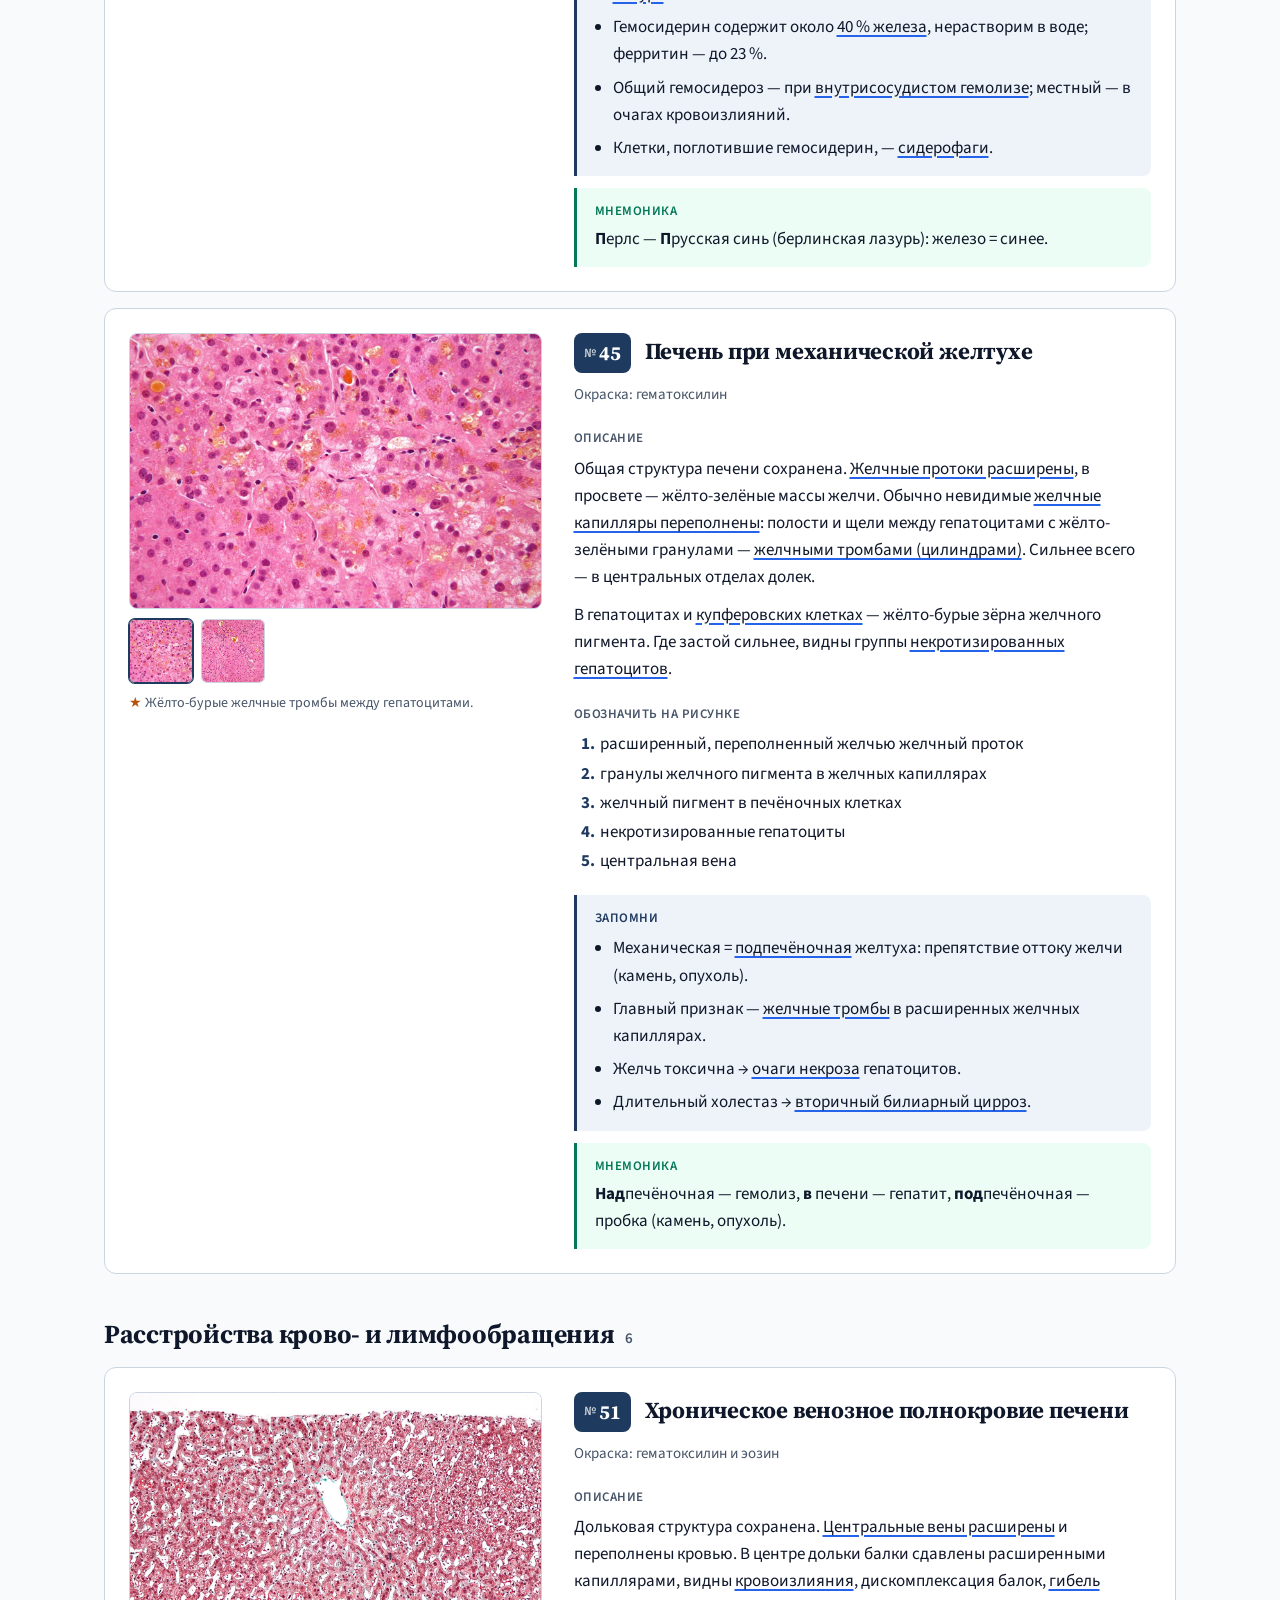
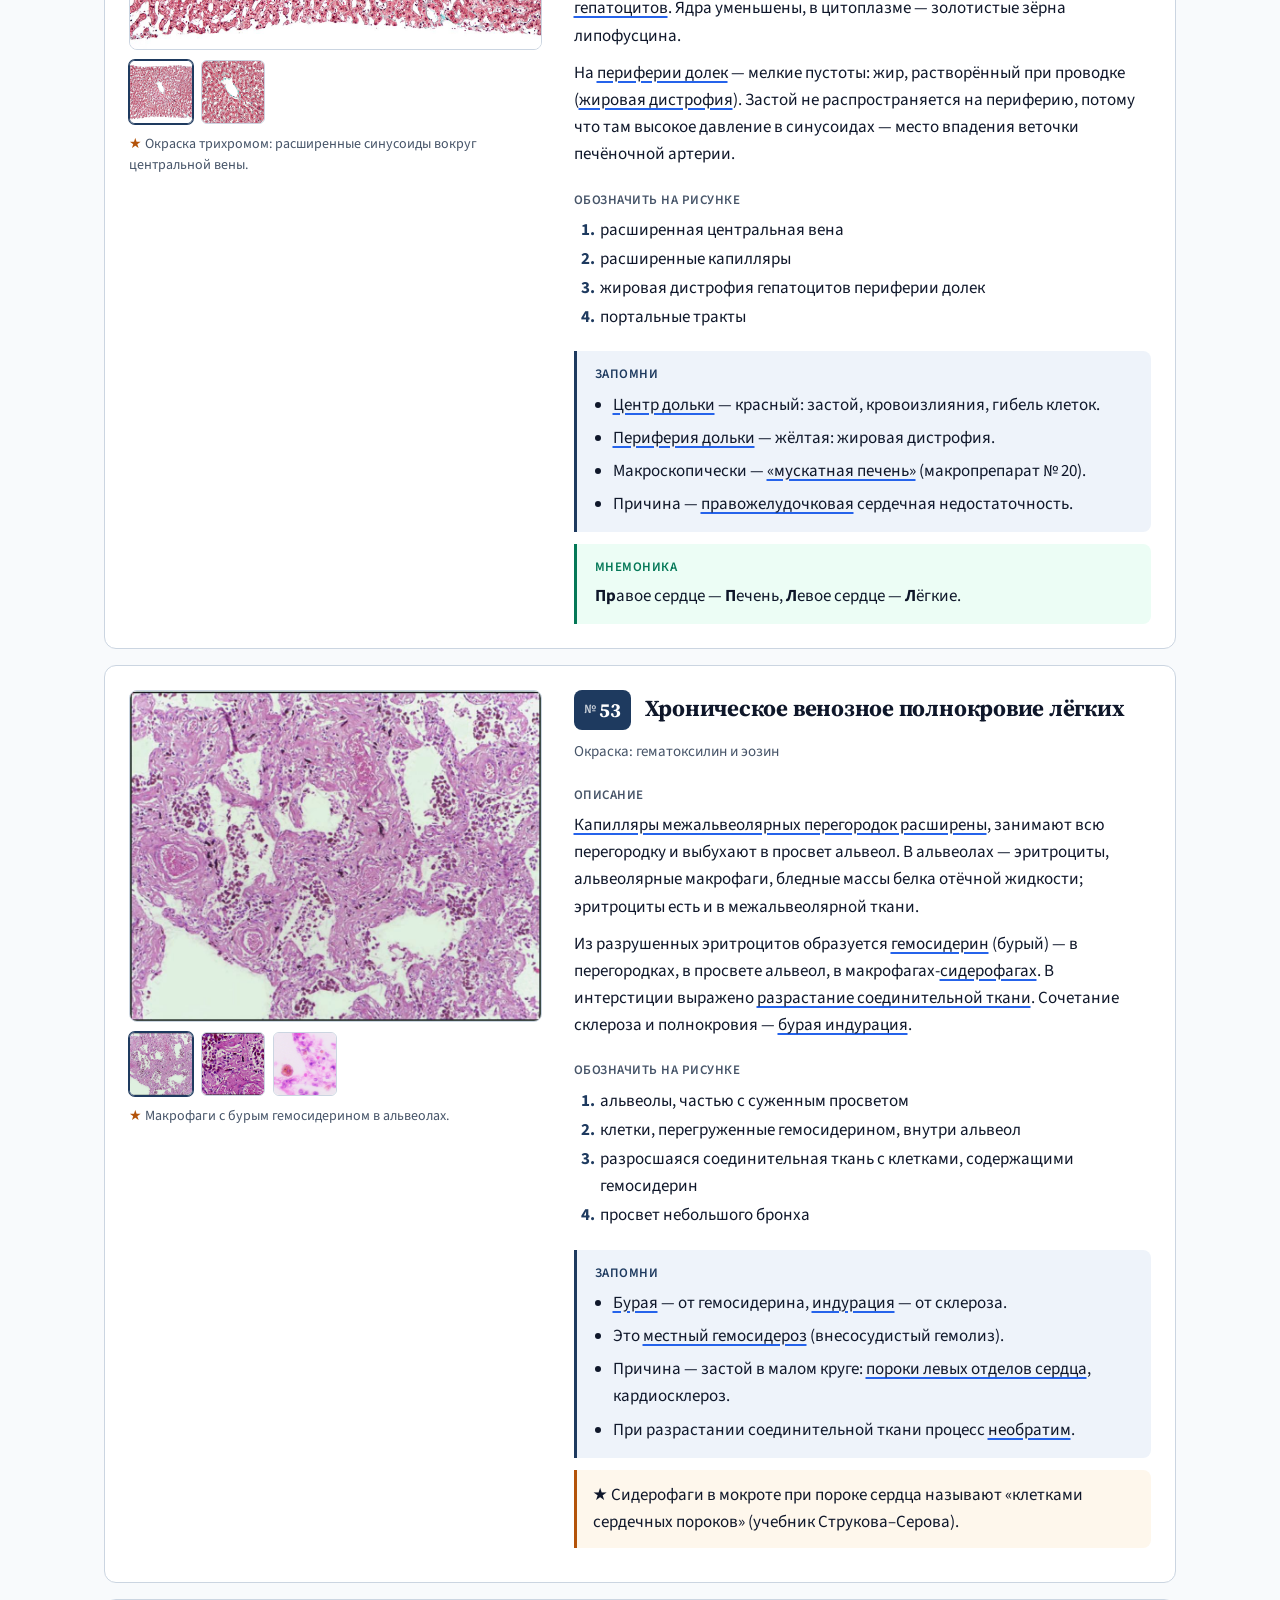
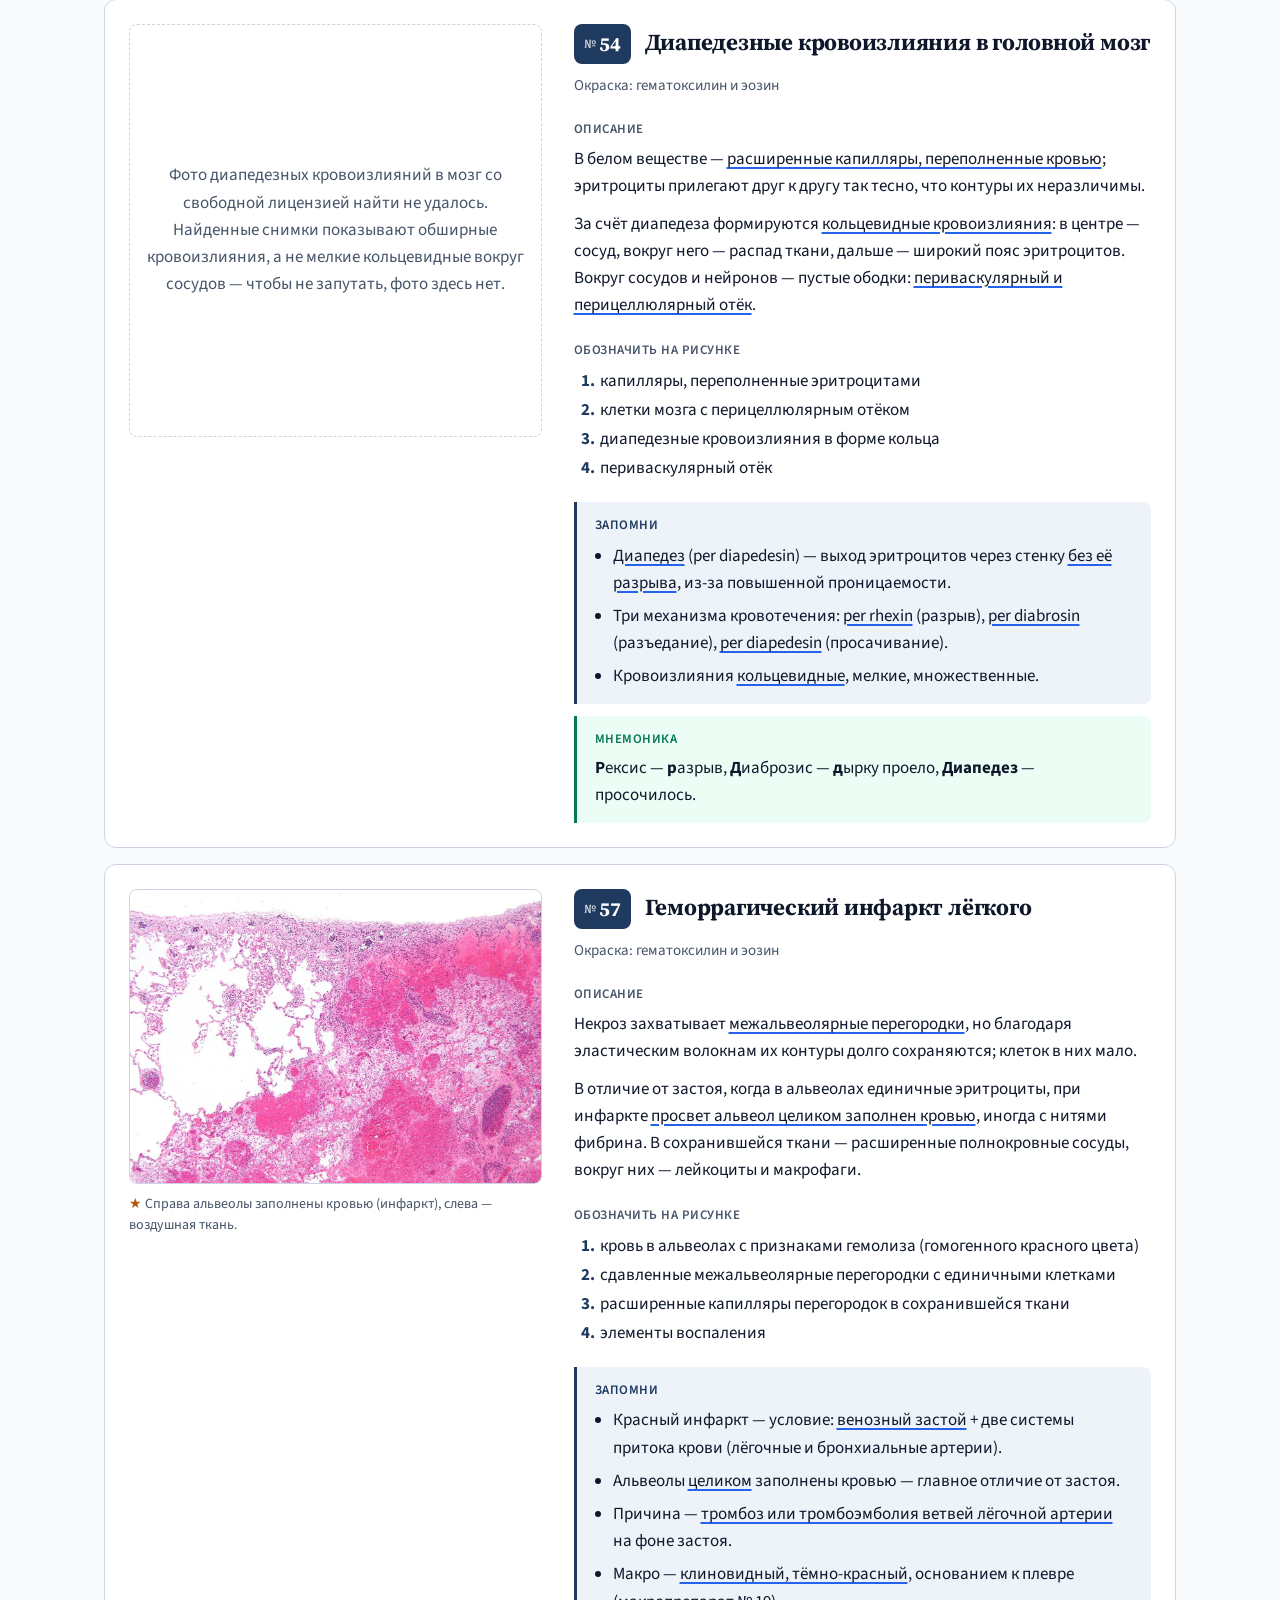
==== commit 5fd8ab8b: "Флеш-карточки: по фото назвать препарат - Новая вкладка «Карточки»: колоды микро, макро и все; «Знаю" ====
--- a/index.html
+++ b/index.html
@@ -27,6 +27,7 @@
       <a href="#micro" data-tab="micro">Микро <span class="count">19</span></a>
       <a href="#macro" data-tab="macro">Макро <span class="count">21</span></a>
       <a href="voprosy/">Вопросы <span class="count">72</span></a>
+      <a href="kartochki/">Карточки</a>
     </nav>
     <div class="row">
       <div class="search-wrap"><svg width="18" height="18" viewBox="0 0 24 24" fill="none" stroke="currentColor" stroke-width="2" stroke-linecap="round" stroke-linejoin="round" aria-hidden="true"><circle cx="11" cy="11" r="7"/><path d="m20 20-3.5-3.5"/></svg><input class="search" id="search" type="search" placeholder="Поиск: номер, название, признак" aria-label="Поиск по препаратам"></div>
--- a/assets/style.css
+++ b/assets/style.css
@@ -78,7 +78,8 @@
   /* длинные слова вроде «Артериолосклеротический» на узком экране переносим, а не вылезаем за край */
   overflow-wrap: break-word;
 }
-h1, h2, h3 { hyphens: auto; -webkit-hyphens: auto; }
+/* переносим только длинные слова (от 14 букв), «инфаркт» не рвём */
+h1, h2, h3 { hyphens: auto; -webkit-hyphens: auto; hyphenate-limit-chars: 14 6 6; }
 .prep-head > h3, .qa-q > span:last-child { min-width: 0; }
 img { max-width: 100%; display: block; }
 a { color: var(--term); text-underline-offset: 3px; }
@@ -124,7 +125,8 @@
 .fab.show { visibility: visible; opacity: 1; transform: none; }
 .fab:hover { border-color: var(--primary); }
 .fab[aria-pressed="true"] { background: var(--primary); border-color: var(--primary); color: var(--on-primary); }
-.top-inner, .wrap { max-width: 1120px; margin: 0 auto; padding: 0 24px; }
+/* только боковые отступы — вертикальные у main и .top-inner свои */
+.top-inner, .wrap { max-width: 1120px; margin: 0 auto; padding-left: 24px; padding-right: 24px; }
 .top-inner { display: flex; flex-direction: column; gap: 12px; padding-top: 14px; padding-bottom: 14px; }
 .brand { display: flex; align-items: center; justify-content: space-between; gap: 12px; }
 .brand a.home {
@@ -135,7 +137,7 @@
 .tools { display: flex; gap: 8px; align-items: center; }
 
 .switch {
-  display: grid; grid-template-columns: repeat(3, 1fr); gap: 4px;
+  display: grid; grid-auto-flow: column; grid-auto-columns: minmax(0, 1fr); gap: 4px;
   background: var(--muted); border-radius: var(--radius-lg); padding: 4px;
 }
 .switch a, .switch button {
@@ -145,8 +147,9 @@
   transition: background-color var(--ease), color var(--ease);
 }
 .switch a:hover { color: var(--fg); background: color-mix(in srgb, var(--card) 60%, transparent); }
-.switch [aria-current="page"] { background: var(--primary); color: var(--on-primary); }
-.switch [aria-current="page"]:hover { background: var(--primary); color: var(--on-primary); }
+.switch [aria-current="page"], .switch [aria-pressed="true"] { background: var(--primary); color: var(--on-primary); }
+.switch [aria-current="page"]:hover, .switch [aria-pressed="true"]:hover { background: var(--primary); color: var(--on-primary); }
+.switch button { font: inherit; font-weight: 600; cursor: pointer; }
 .switch .count {
   font-weight: 600; font-size: 13px; line-height: 1; padding: 3px 7px; border-radius: 999px;
   background: color-mix(in srgb, currentColor 14%, transparent);
@@ -173,6 +176,8 @@
 .btn svg { flex: none; }
 .btn[aria-pressed="true"] { background: var(--primary); border-color: var(--primary); color: var(--on-primary); }
 .btn.icon { width: 44px; padding: 0; }
+.btn.primary { background: var(--primary); border-color: var(--primary); color: var(--on-primary); }
+.btn.primary:hover { opacity: .92; }
 
 /* ---------- содержимое ---------- */
 main { padding: 28px 0 96px; }
@@ -343,6 +348,32 @@
 .lb .lb-close { position: absolute; top: calc(12px + env(safe-area-inset-top)); right: 12px; }
 .lb .lb-cap { flex: 1; text-align: center; opacity: .9; }
 
+/* ---------- флеш-карточки ---------- */
+.fc-head { display: flex; gap: 8px; align-items: center; margin: 0 0 12px; }
+.fc-head .switch { flex: 1; }
+.fc-progress { display: flex; align-items: center; gap: 12px; margin: 0 0 16px; color: var(--muted-fg); font-size: 15px; }
+.fc-progress .track { flex: 1; height: 6px; border-radius: 999px; background: var(--muted); overflow: hidden; }
+.fc-progress .track i { display: block; height: 100%; width: 0; background: var(--primary); transition: width var(--ease); }
+#fc-count { flex: none; font-variant-numeric: tabular-nums; }
+.fc {
+  max-width: 640px; margin: 0 auto; background: var(--card); border: 1px solid var(--border);
+  border-radius: var(--radius-lg); padding: 20px; display: flex; flex-direction: column; gap: 16px;
+}
+/* на телефоне у .prep фото переставляется вниз (order: 3) — в карточке фото всегда первое */
+.fc .prep-photos { order: 0; }
+.fc .prep-photos.macro .main { aspect-ratio: 3 / 4; max-height: 70vh; object-fit: contain; background: var(--card); }
+.fc-name { display: flex; gap: 14px; align-items: flex-start; }
+.fc-name h2 { margin: 4px 0 0; font: 700 24px/1.25 var(--serif); letter-spacing: -0.01em; min-width: 0; }
+.fc-kind { color: var(--muted-fg); font-size: 15px; margin-top: 6px; }
+.fc-back > .photo-note { margin-top: 8px; }
+.fc-more { display: inline-block; margin-top: 10px; font-size: 15px; }
+.fc-actions { display: flex; gap: 8px; }
+.fc-actions .btn { flex: 1; min-height: 52px; font-size: 17px; }
+.fc-done { text-align: center; }
+.fc-done h2 { margin: 8px 0 0; font: 700 26px/1.25 var(--serif); }
+.fc-done p { margin: 0; color: var(--muted-fg); }
+.fc-done .fc-actions { flex-direction: column; }
+
 /* ---------- адаптив ---------- */
 @media (max-width: 1023px) {
   .prep { gap: 24px; }
@@ -358,11 +389,13 @@
 }
 @media (max-width: 720px) {
   body { font-size: 16px; }
-  .top-inner, .wrap { padding: 0 16px; }
+  .top-inner, .wrap { padding-left: 16px; padding-right: 16px; }
   .top-inner { gap: 8px; padding-top: 10px; padding-bottom: 10px; }
   .brand a.home { font-size: 18px; }
   .brand .sub { display: none; }
-  .switch a { font-size: 15px; gap: 6px; padding: 0 4px; }
+  .switch a, .switch button { font-size: 15px; gap: 6px; padding: 0 4px; }
+  .fc { padding: 14px; border-radius: var(--radius); }
+  .fc-name h2 { font-size: 21px; }
   .btn .txt { display: none; }
   .btn { padding: 10px 12px; }
   main { padding-top: 20px; }
@@ -393,6 +426,11 @@
   .search-wrap { flex-basis: 120px; }
   .legend { font-size: 14px; gap: 2px 14px; }
 }
+/* четыре раздела в шапке не помещаются с числами на узком телефоне */
+@media (max-width: 520px) {
+  .top .switch .count { display: none; }
+  .top .switch a { font-size: 14px; padding: 0 2px; }
+}
 @media (prefers-reduced-motion: reduce) {
   *, *::before, *::after { transition: none !important; }
 }
